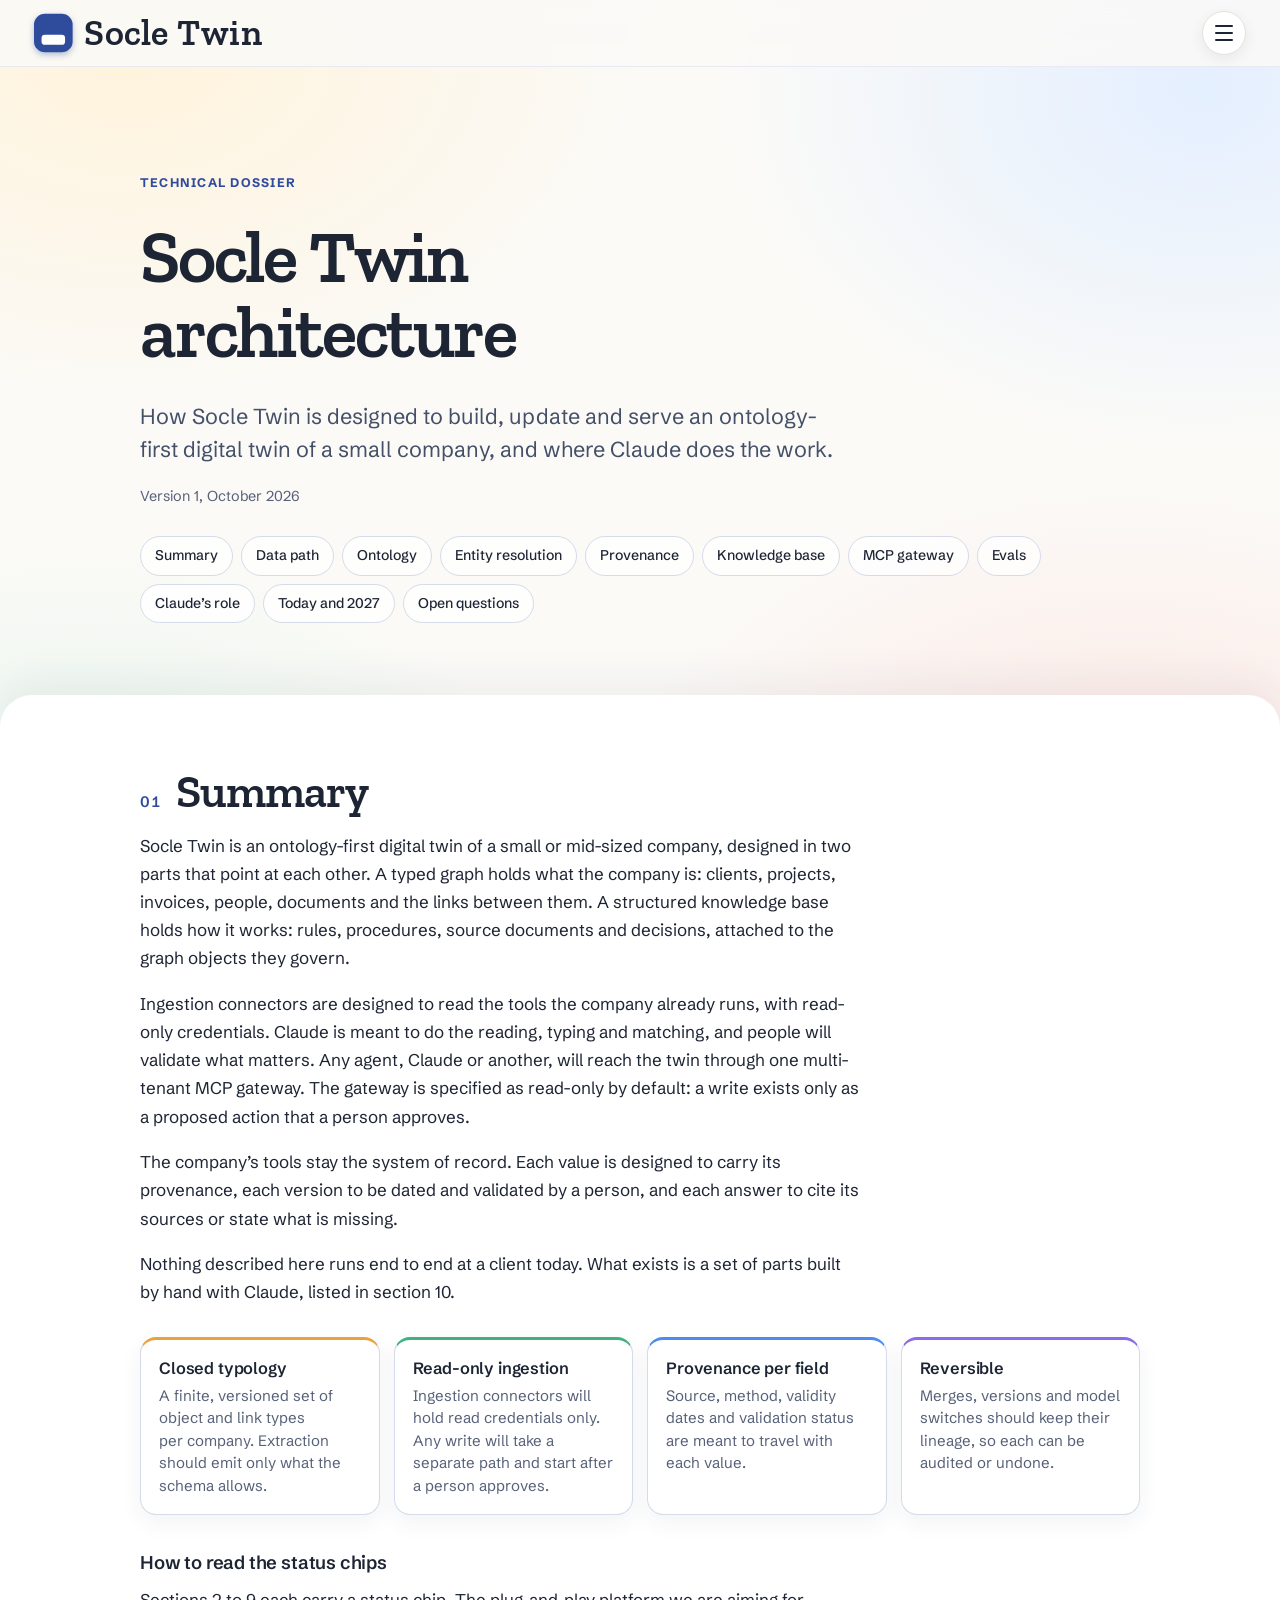
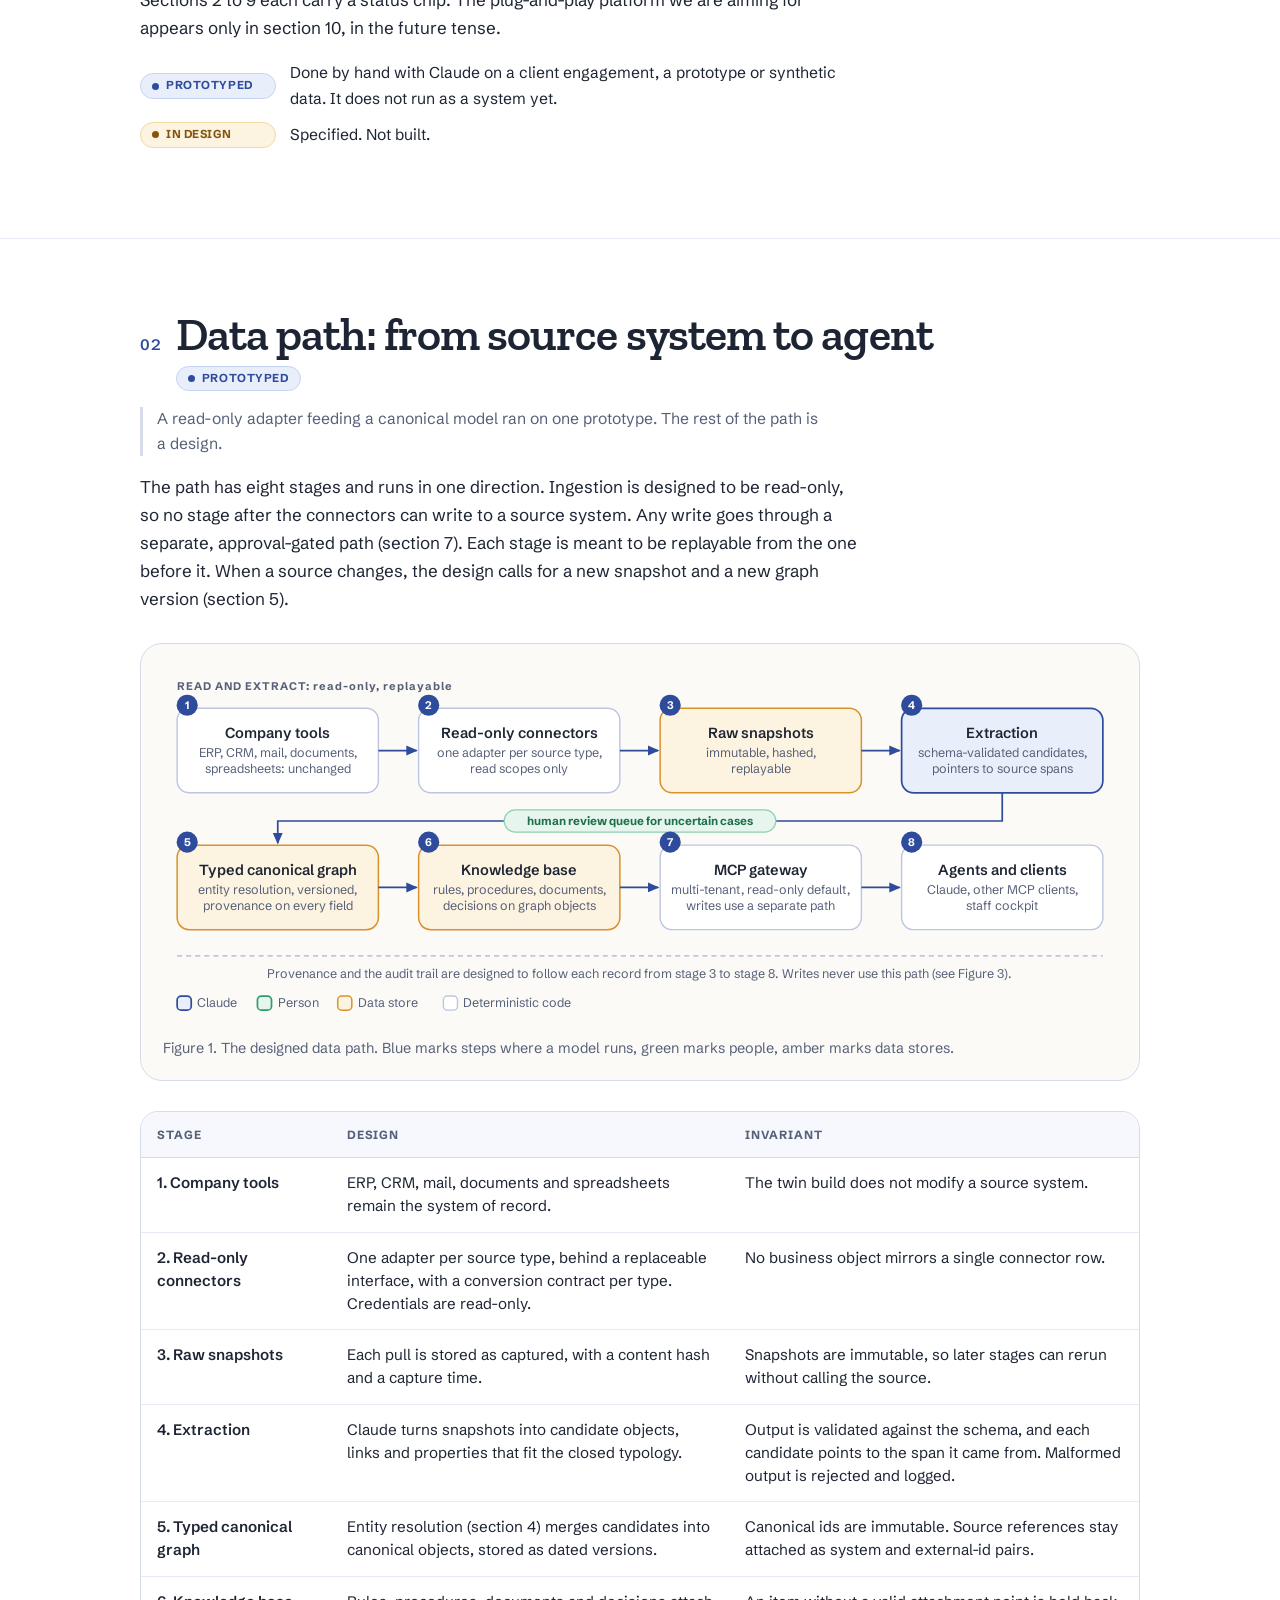
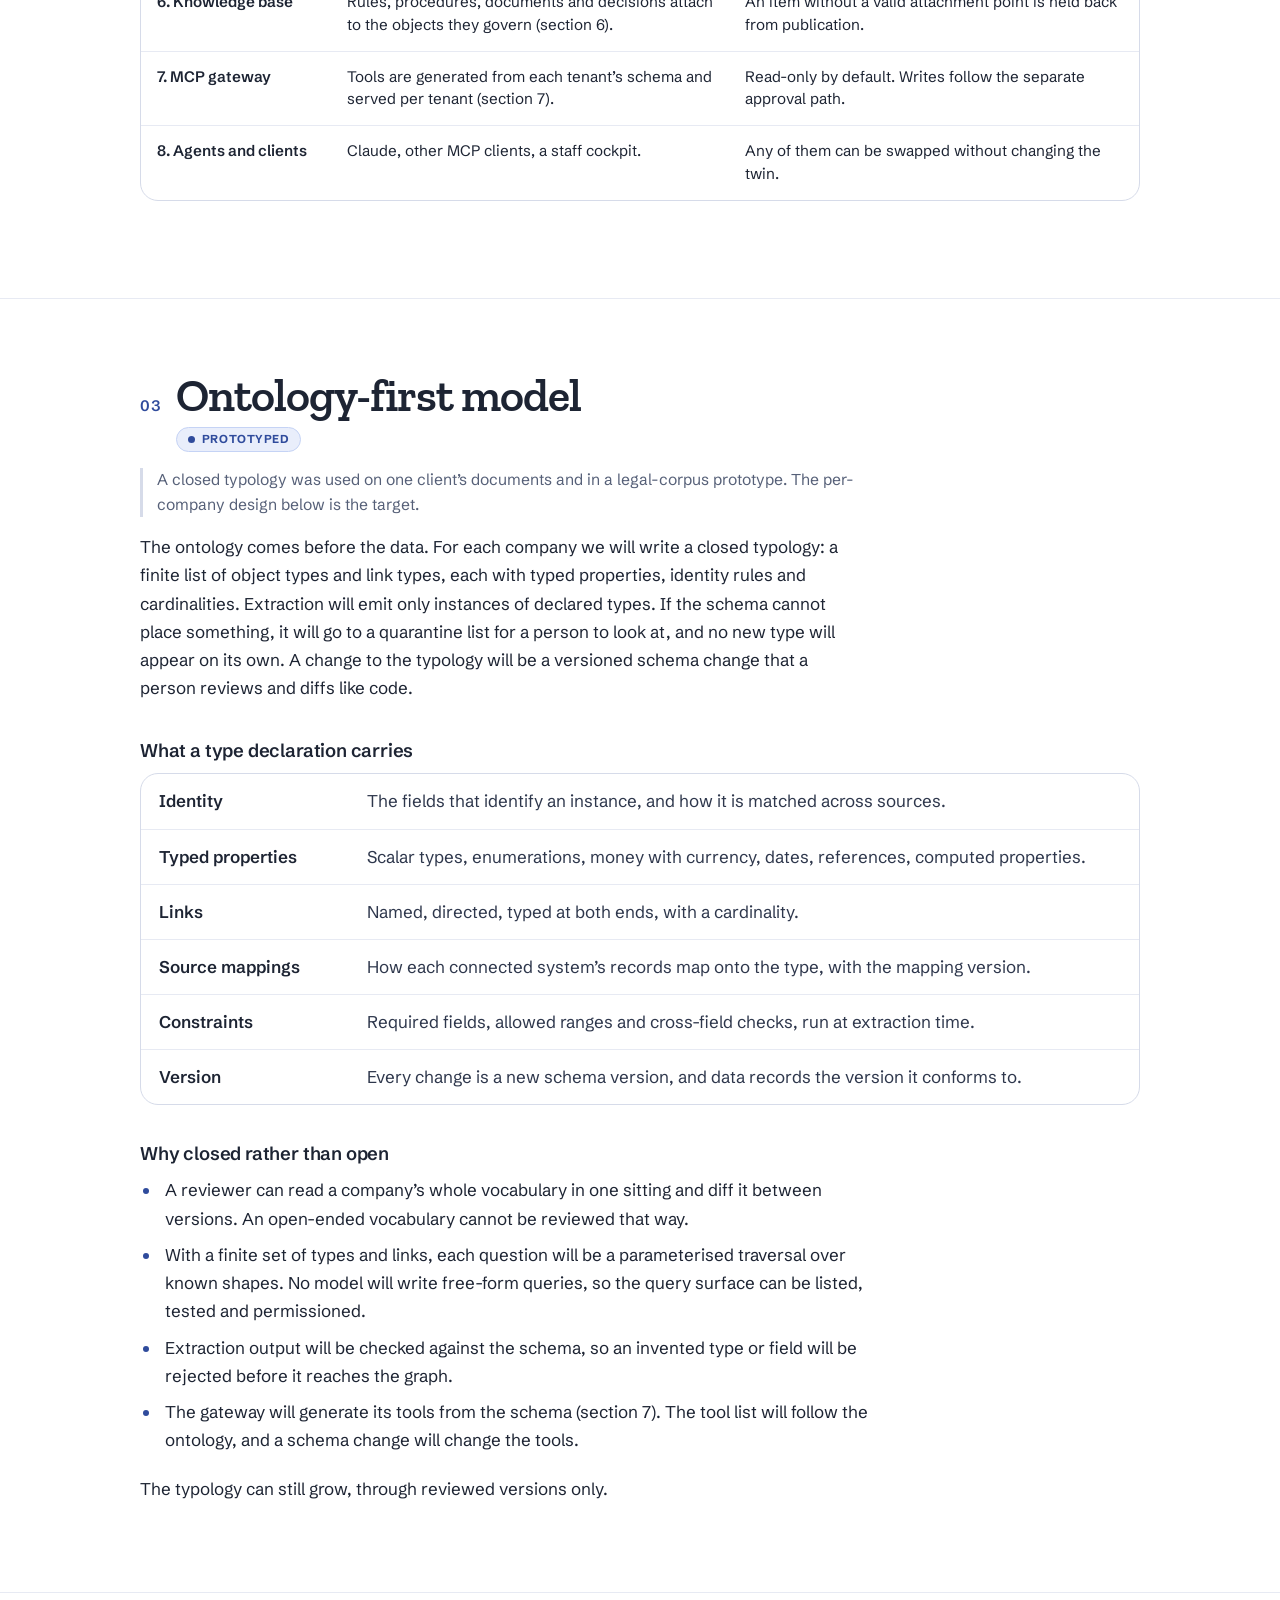
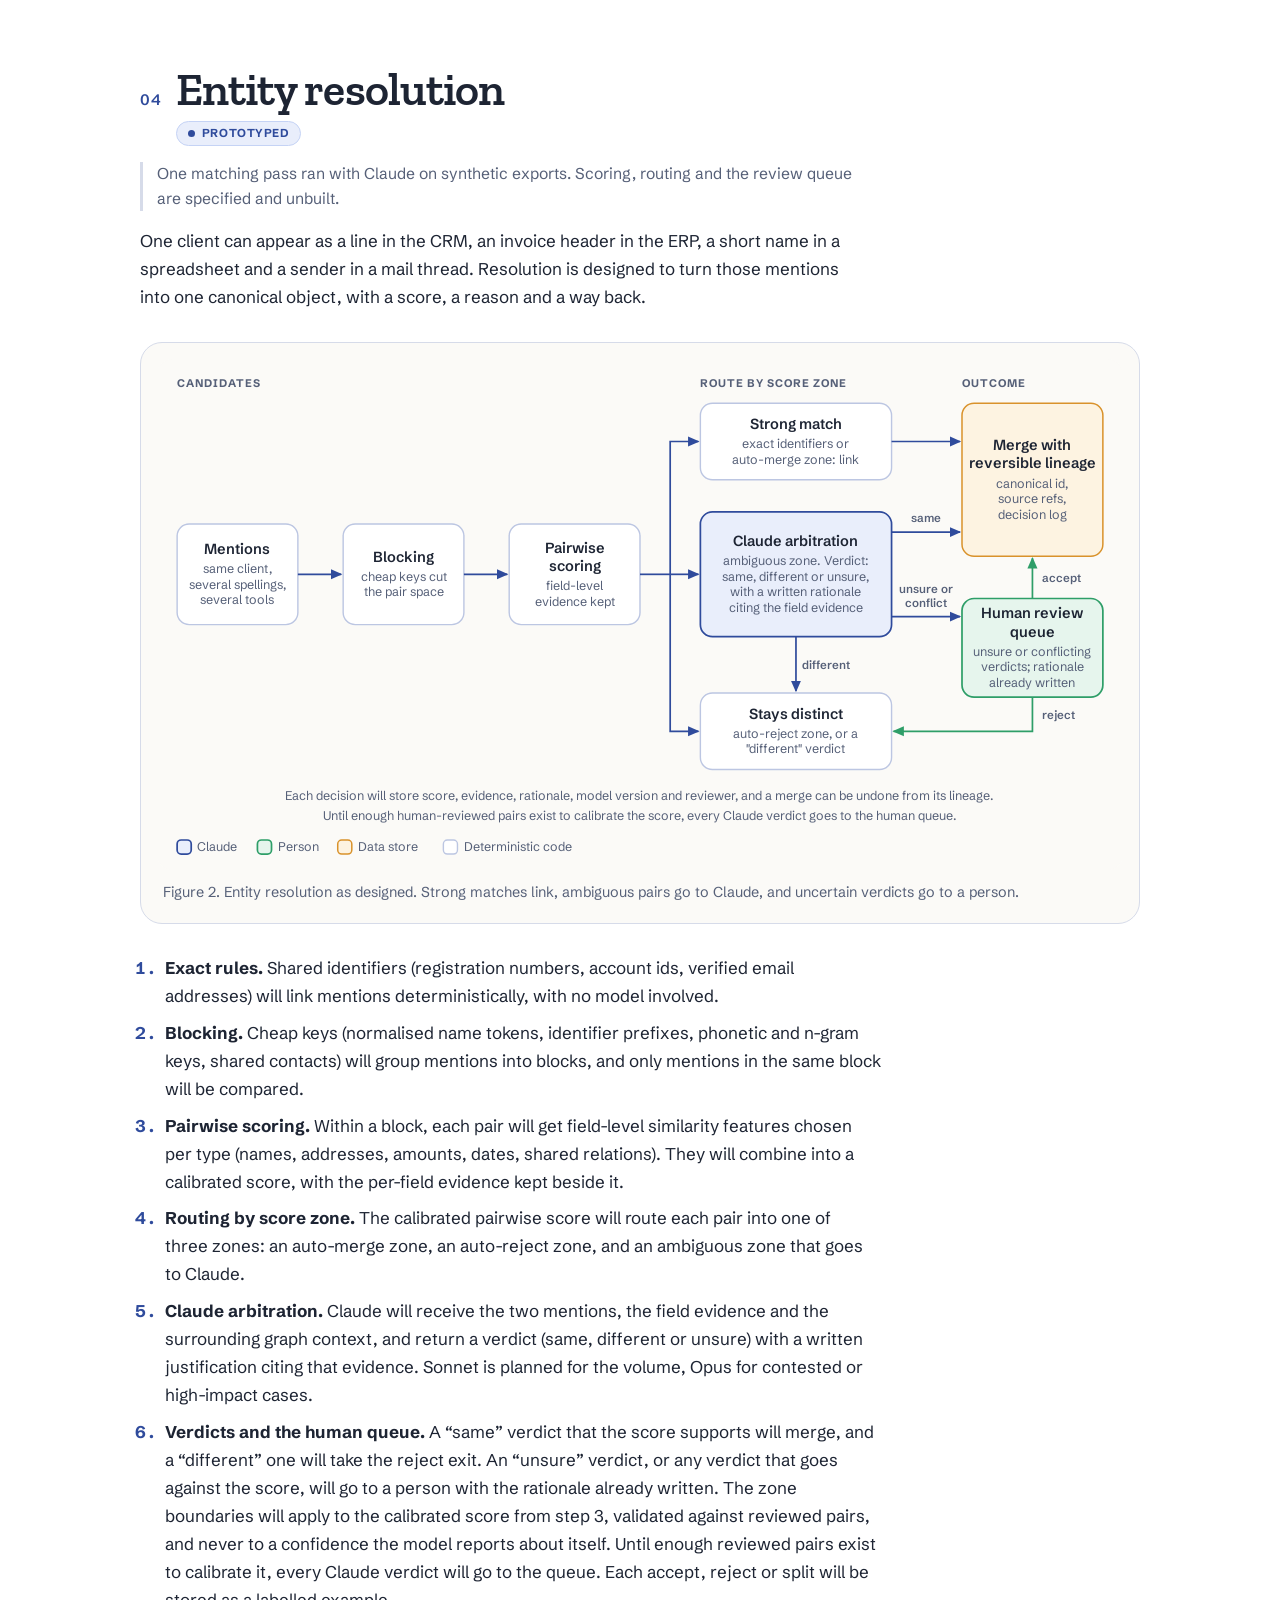
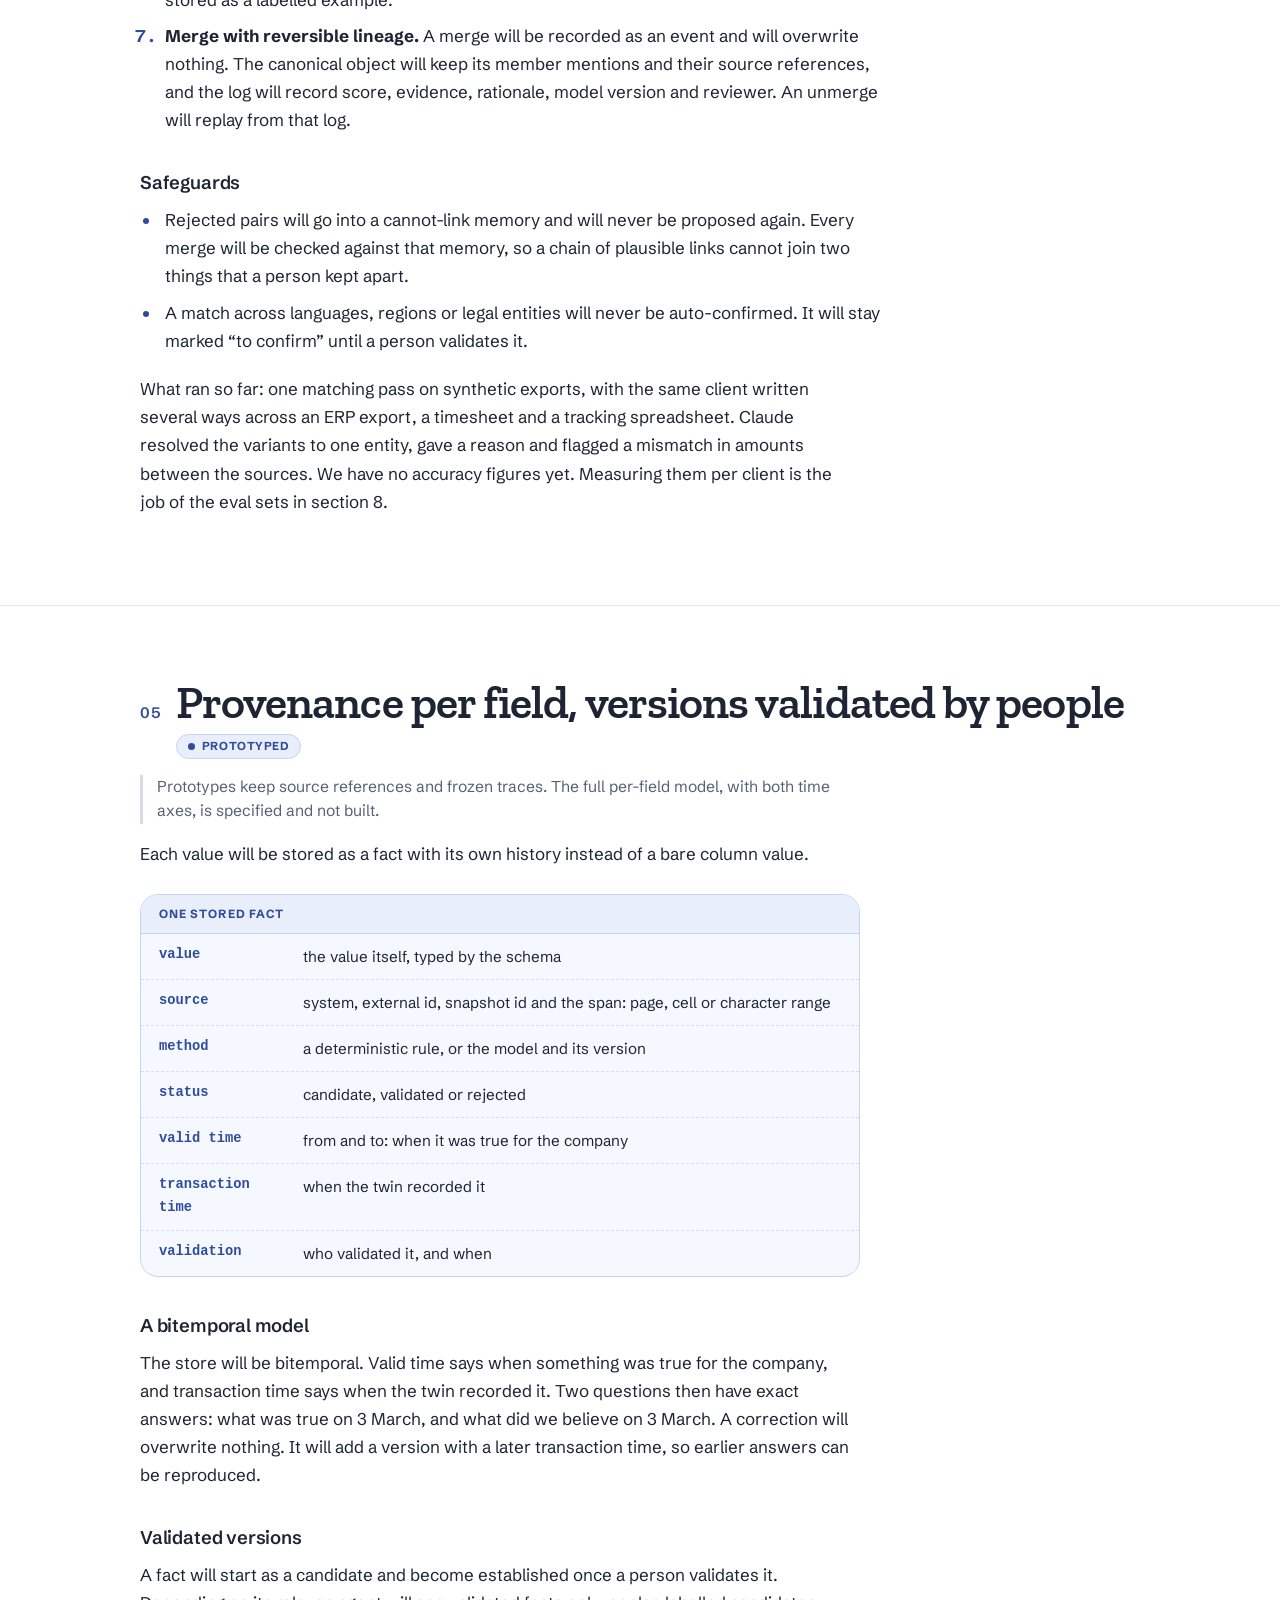
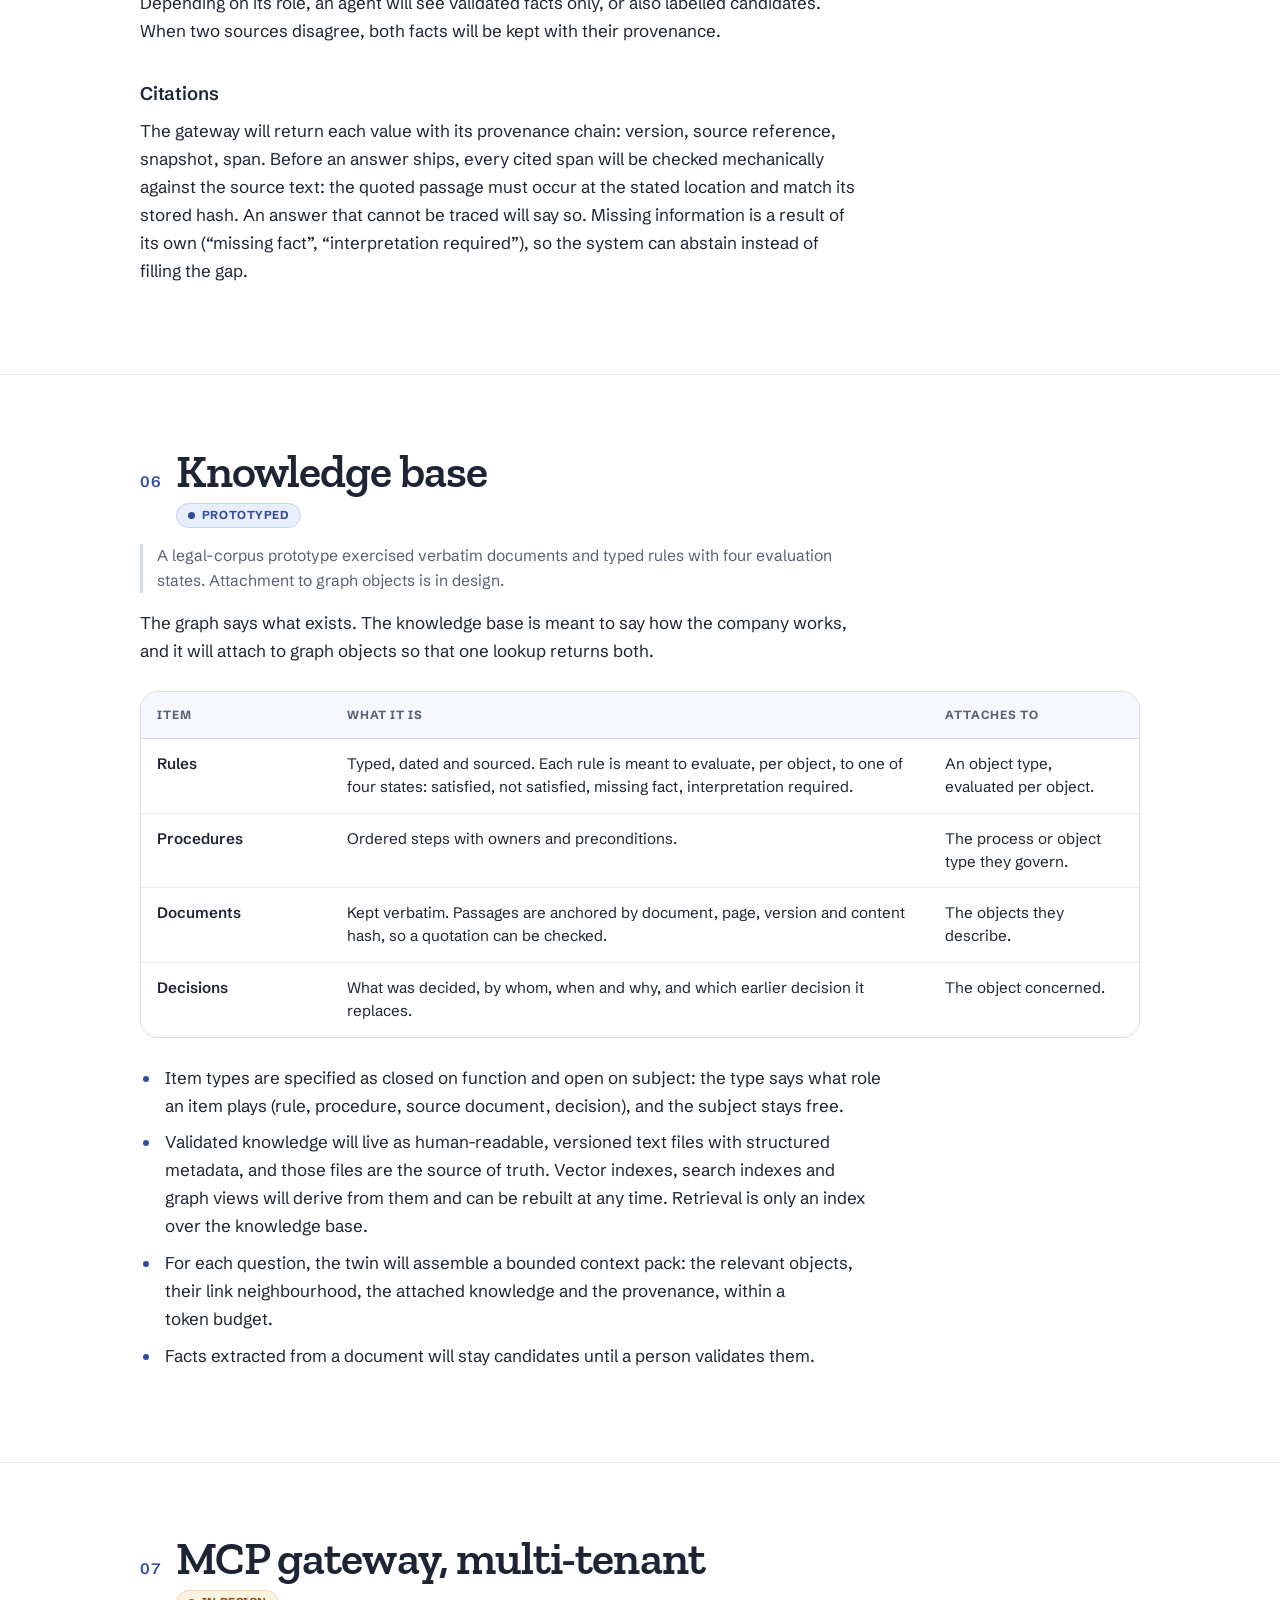
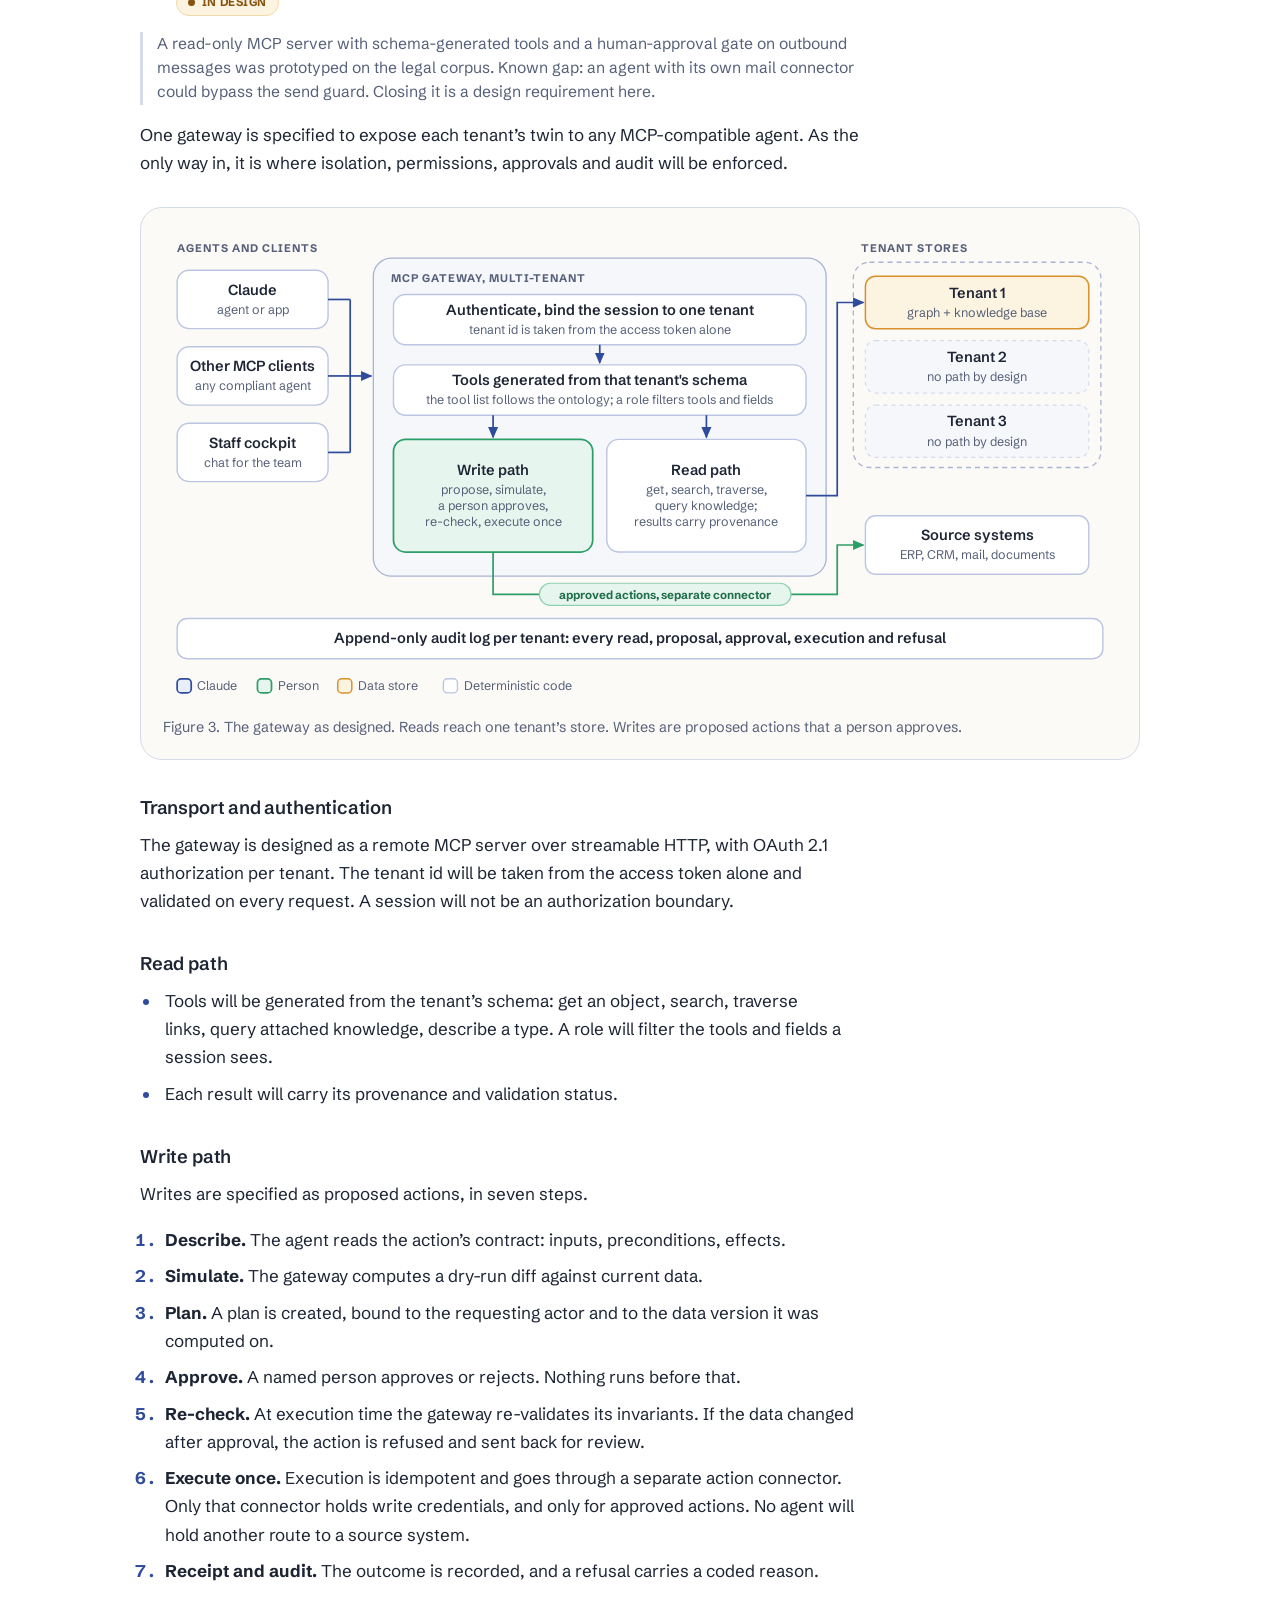
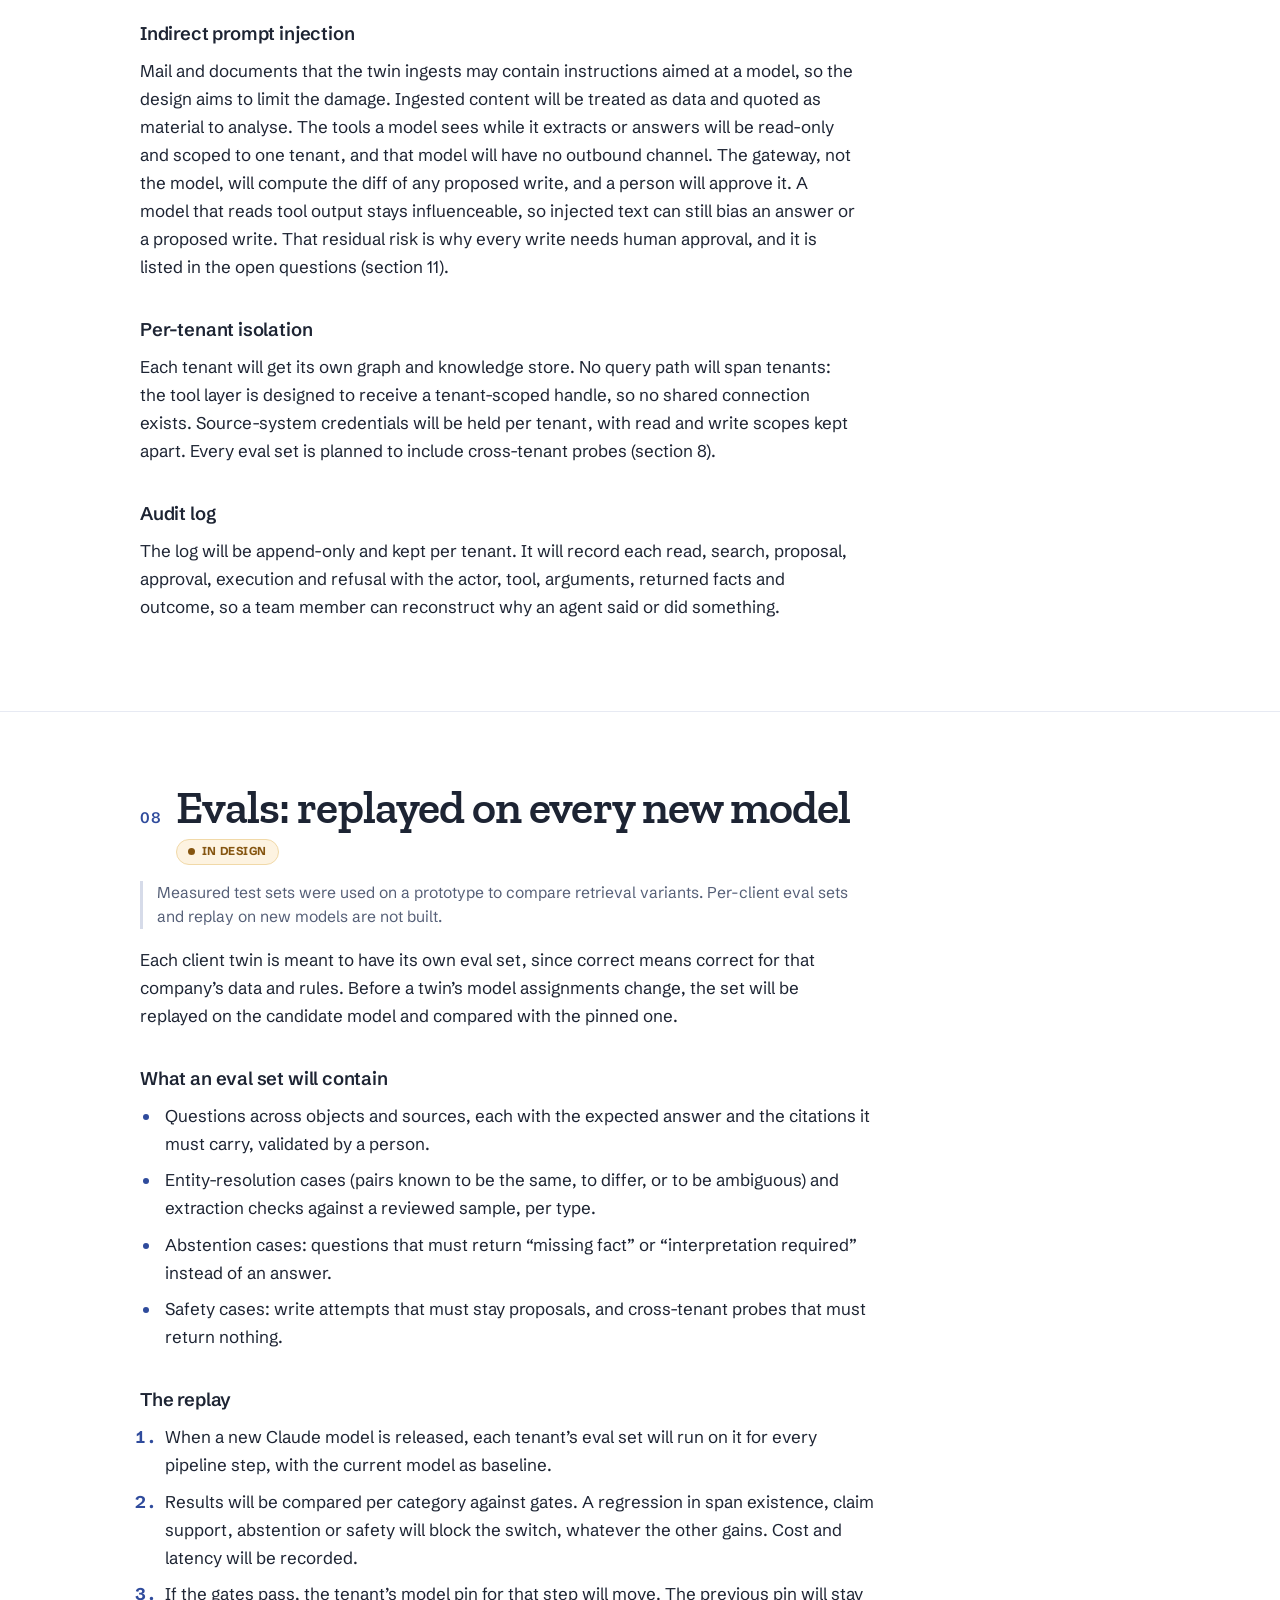
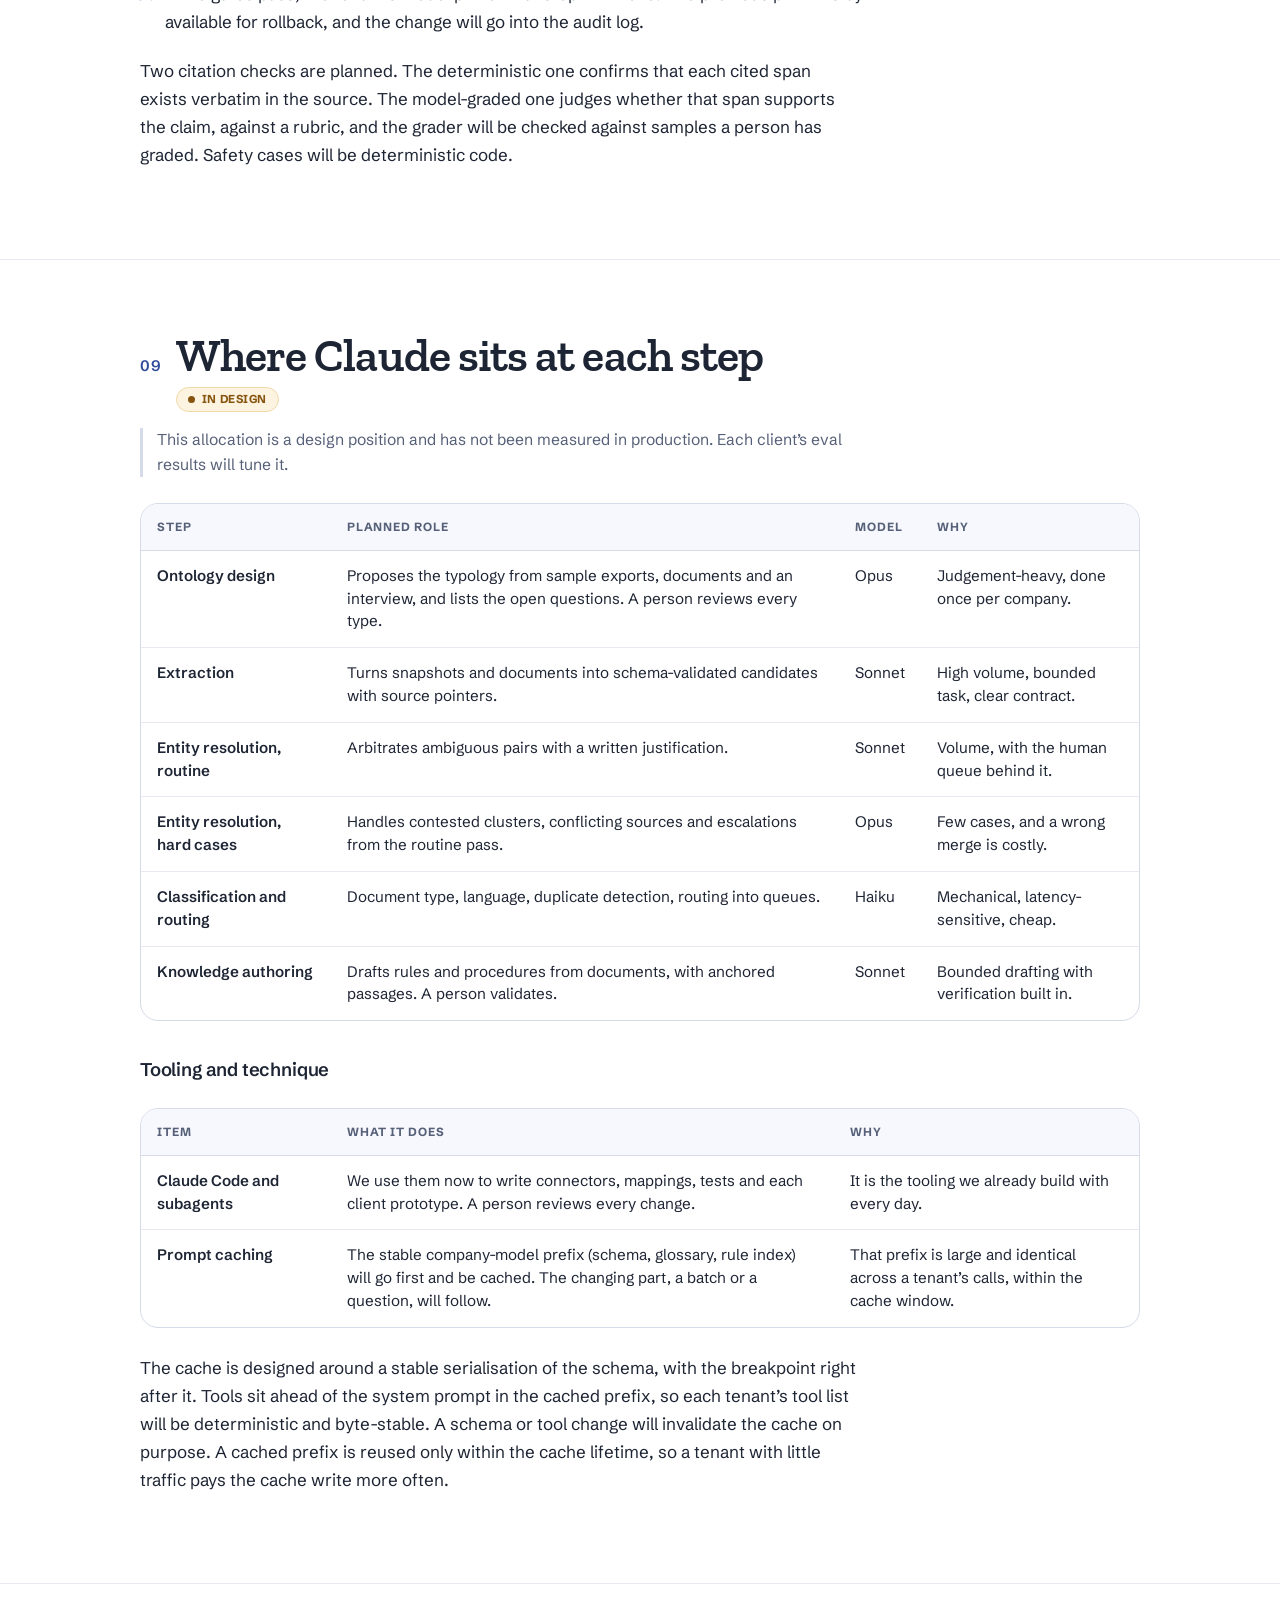
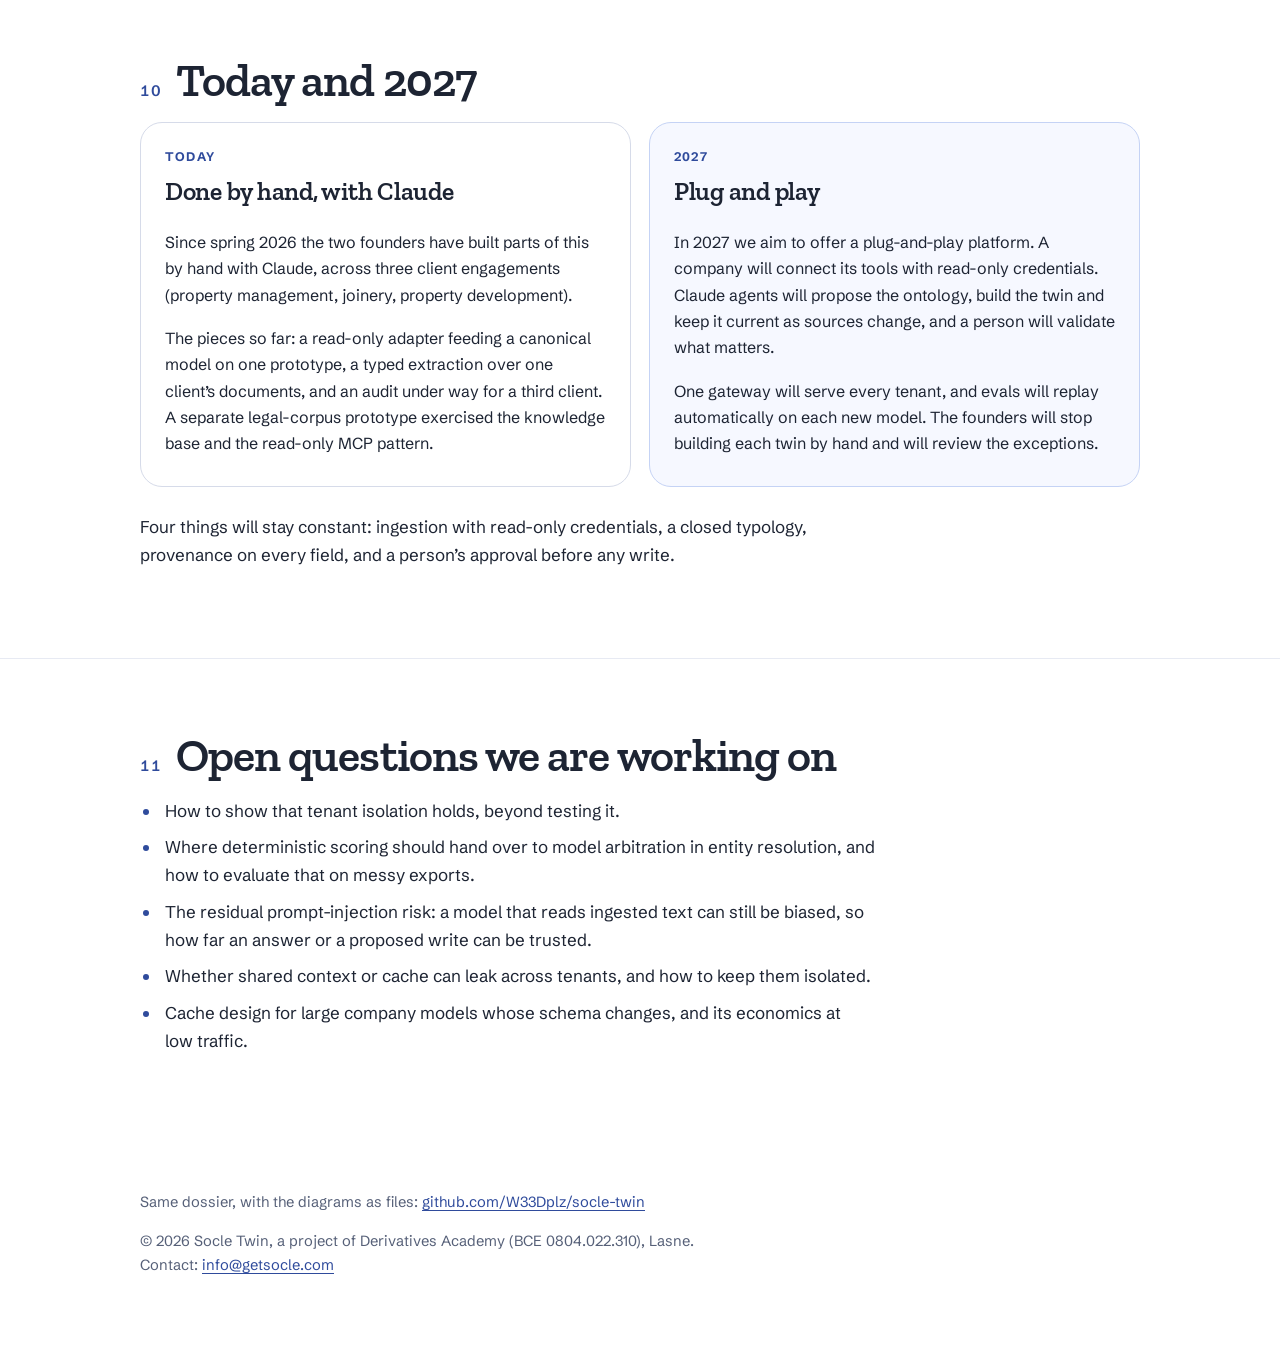
==== architecture/index.html @ 7e98d785 "feat: page architecture (dossier technique Socle Twin) + lien dans le menu Co-Authored-By: Claude Op" ====
<!doctype html>
<html lang="en">
<head>
<meta charset="utf-8">
<meta name="viewport" content="width=device-width, initial-scale=1">
<link rel="icon" type="image/svg+xml" href="data:image/svg+xml,%3Csvg xmlns=%22http://www.w3.org/2000/svg%22 viewBox=%220 0 64 64%22%3E%3Crect width=%2264%22 height=%2264%22 rx=%2216%22 fill=%22%232f4b9c%22/%3E%3Crect x=%2214%22 y=%2236%22 width=%2236%22 height=%2214%22 rx=%227%22 fill=%22%23fff%22/%3E%3C/svg%3E">
<title>Architecture | Socle Twin</title>
<meta name="description" content="The ontology-first architecture of Socle Twin, from read-only ingestion to a multi-tenant MCP gateway, and where Claude does the work.">
<meta name="color-scheme" content="light">
<link rel="canonical" href="https://getsocle.com/architecture/">
<meta property="og:type" content="article">
<meta property="og:title" content="Architecture | Socle Twin">
<meta property="og:description" content="An ontology-first digital twin of a small company, designed to be served to any AI agent through one multi-tenant MCP gateway.">
<meta property="og:url" content="https://getsocle.com/architecture/">
<link rel="preconnect" href="https://fonts.googleapis.com">
<link rel="preconnect" href="https://fonts.gstatic.com" crossorigin>
<link href="https://fonts.googleapis.com/css2?family=Zilla+Slab:ital,wght@0,500;0,600;0,700;1,500&family=Schibsted+Grotesk:wght@400;500;600;700&display=swap" rel="stylesheet">
<link rel="stylesheet" href="../assets/style.css">
<style>
/* Architecture page: reuses the site tokens, header and footer (../assets/style.css). Everything else is prefixed ar-. */
@media (prefers-reduced-motion:no-preference){html{scroll-behavior:smooth}}
.ar-skip{position:absolute;left:12px;top:8px;z-index:50;background:var(--ink);color:#fff;padding:10px 16px;border-radius:999px;text-decoration:none;font-weight:600;transform:translateY(-300%)}
.ar-skip:focus{transform:none}
.ar-wrap{max-width:1040px;margin:0 auto;padding:0 20px}
.ar-hero{padding:clamp(112px,15vw,168px) 0 clamp(40px,6vw,72px)}
.ar-kick{font-size:.78rem;font-weight:700;letter-spacing:.1em;text-transform:uppercase;color:var(--brand)}
.ar-hero h1{font-family:var(--serif);font-weight:600;font-size:clamp(2.4rem,6.4vw,4.6rem);line-height:1.02;letter-spacing:-.03em;margin:.35em 0 .4em;max-width:15ch;text-wrap:balance}
.ar-lead{font-size:clamp(1.1rem,1.7vw,1.35rem);line-height:1.55;color:#445068;max-width:56ch;margin:0 0 18px;text-wrap:balance}
.ar-ver{font-size:.9rem;color:#566078;margin:0}
.ar-tocwrap{margin:28px 0 0}
.ar-tocwrap>summary{display:none}
.ar-toc{display:flex;flex-wrap:wrap;gap:8px;margin:0;padding:0}
.ar-toc a{font-size:.88rem;font-weight:500;color:var(--ink);text-decoration:none;background:rgba(255,255,255,.8);border:1px solid #d6dbe9;border-radius:999px;padding:7px 14px;transition:background-color .15s}
@media (hover:hover) and (pointer:fine){.ar-toc a:hover{background:#eef1f9}}

.ar-main{position:relative;z-index:2;background:#fff;border-radius:32px 32px 0 0;box-shadow:0 -14px 40px rgba(40,50,80,.06);font-size:1.0625rem;--mute:#566078}
.ar-sec{padding:clamp(44px,5.6vw,80px) 0;border-top:1px solid #e7eaf3;scroll-margin-top:72px}
.ar-sec:first-child{border-top:0}
.ar-sh{display:grid;grid-template-columns:auto 1fr;gap:6px 14px;align-items:baseline;margin:0 0 16px}
.ar-num{font:600 .95rem/1 var(--sans);color:var(--brand);letter-spacing:.06em;font-variant-numeric:tabular-nums}
.ar-sh h2{font-family:var(--serif);font-weight:600;font-size:clamp(1.8rem,3.6vw,2.9rem);line-height:1.08;letter-spacing:-.02em;margin:0;text-wrap:balance}
.ar-sh .ar-chip{grid-column:2;justify-self:start}
.ar-status{font-size:.98rem;line-height:1.55;color:var(--mute);margin:0 0 26px;max-width:72ch;padding-left:14px;border-left:3px solid #d6dbe9}
.ar-sec p,.ar-sec li{max-width:72ch;text-wrap:pretty}
.ar-sec p{margin:0 0 1.05em}
.ar-sec h3{font:600 1.15rem/1.3 var(--sans);letter-spacing:-.01em;margin:2em 0 .6em}
.ar-sec ul,.ar-sec ol{padding-left:1.25em;margin:0 0 1.2em}
.ar-sec li{margin:.5em 0;padding-left:.2em}
.ar-sec li::marker{color:var(--brand);font-weight:700}
.ar-sec code{font-family:ui-monospace,SFMono-Regular,Menlo,Consolas,monospace;font-size:.88em;background:#f1f4fb;padding:1px 6px;border-radius:6px;overflow-wrap:anywhere}
.ar-sec a{overflow-wrap:anywhere}

.ar-chip{display:inline-flex;align-items:center;gap:7px;font:700 .72rem/1 var(--sans);letter-spacing:.05em;text-transform:uppercase;padding:6px 11px;border-radius:999px;border:1px solid;white-space:nowrap}
.ar-chip::before{content:"";width:7px;height:7px;border-radius:50%;background:currentColor}
.is-built{color:#1f6f4b;background:#e6f5ed;border-color:#bfe3cf}
.is-proto{color:#2f4b9c;background:#e9eefb;border-color:#c5d3f5}
.is-design{color:#855510;background:#fdf3e1;border-color:#f1d9a8}
.ar-key{list-style:none;padding:0!important;margin:0 0 18px!important;display:grid;gap:10px}
.ar-key li{display:flex;align-items:center;gap:14px;flex-wrap:wrap;margin:0!important;padding:0!important}
.ar-key .ar-chip{min-width:136px;justify-content:flex-start}
.ar-key li>span:last-child{flex:1 1 220px;font-size:.98rem}

.ar-tiles{display:grid;grid-template-columns:repeat(auto-fit,minmax(210px,1fr));gap:14px;margin:30px 0 8px}
.ar-tile{background:#fff;border:1px solid #d6dbe9;border-top:3px solid var(--c);border-radius:16px;padding:18px 18px 16px;box-shadow:0 8px 22px rgba(40,50,80,.06)}
.ar-tile h3{margin:0 0 6px;font-size:1.02rem}
.ar-tile p{margin:0;font-size:.94rem;line-height:1.5;color:var(--mute)}

.ar-fig{margin:30px 0;background:#fbfaf7;border:1px solid #d6dbe9;border-radius:22px;padding:clamp(8px,1.6vw,16px)}
.ar-fig svg{display:block;width:100%;height:auto}
.ar-svg-n{display:none;max-width:480px;margin:0 auto}
.ar-fig figcaption{font-size:.9rem;line-height:1.5;color:var(--mute);margin:12px 6px 4px}
@media (max-width:899px){.ar-svg-w{display:none}.ar-svg-n{display:block}}

.ar-tw{margin:26px 0;border:1px solid #d6dbe9;border-radius:18px;overflow:hidden;background:#fff}
.ar-tbl{width:100%;border-collapse:collapse;font-size:.95rem;line-height:1.5}
.ar-tbl th,.ar-tbl td{padding:14px 16px;text-align:left;vertical-align:top;border-bottom:1px solid #e7eaf3}
.ar-tbl thead th{font-size:.74rem;letter-spacing:.08em;text-transform:uppercase;color:var(--mute);background:#f6f8fd;border-bottom:1px solid #d6dbe9}
.ar-tbl tbody th{font-weight:600;width:19%}
.ar-tbl.c2 tbody th{width:55%}
.ar-tbl tbody tr:last-child>*{border-bottom:0}
@media (max-width:719px){
  .ar-tbl,.ar-tbl tbody,.ar-tbl tr,.ar-tbl th,.ar-tbl td{display:block;width:auto!important}
  .ar-tbl{font-size:.9rem;line-height:1.45}
  .ar-tbl thead{position:absolute;clip:rect(0 0 0 0);clip-path:inset(50%);width:1px;height:1px;overflow:hidden}
  .ar-tbl tr{padding:11px 14px;border-bottom:1px solid #e7eaf3}
  .ar-tbl tr:last-child{border-bottom:0}
  .ar-tbl th,.ar-tbl td{padding:0;border:0!important}
  .ar-tbl tbody th{font-size:.98rem;margin-bottom:2px}
  .ar-tbl td{margin-top:3px}
  .ar-tbl td::before{content:attr(data-l) " ";display:inline;font-size:.66rem;font-weight:700;letter-spacing:.07em;text-transform:uppercase;color:var(--mute);margin-right:5px}
  .ar-tbl.tbl-dp td[data-l="Design"]{color:var(--mute);font-size:.84rem;line-height:1.38;margin-top:0}
  .ar-tbl.tbl-dp td[data-l="Design"]::before{display:none}
  .ar-tbl.tbl-model tr{display:grid;grid-template-columns:1fr auto;column-gap:10px;align-items:baseline}
  .ar-tbl.tbl-model td{grid-column:1/-1}
  .ar-tbl.tbl-model td[data-l="Model"]{grid-column:2;grid-row:1;margin:0;font-weight:700;color:var(--brand)}
  .ar-tbl.tbl-model td[data-l="Model"]::before,.ar-tbl.tbl-model td[data-l="Planned role"]::before{display:none}
  .ar-tbl.tbl-model td[data-l="Why"]{display:none}
}

.ar-defs{margin:0 0 8px;border:1px solid #d6dbe9;border-radius:18px;overflow:hidden}
.ar-defs>div{display:grid;grid-template-columns:minmax(120px,190px) 1fr;gap:6px 18px;padding:13px 18px;border-bottom:1px solid #e7eaf3}
.ar-defs>div:last-child{border-bottom:0}
.ar-defs dt{font-weight:600}
.ar-defs dd{margin:0;color:#2e374c}
@media (max-width:560px){.ar-defs>div{grid-template-columns:1fr;gap:2px}}

.ar-rec{margin:26px 0;border-radius:18px;border:1px solid #c5d3f5;background:#f6f8ff;overflow:hidden;max-width:720px}
.ar-rec-h{font:700 .74rem/1 var(--sans);letter-spacing:.09em;text-transform:uppercase;color:var(--brand);padding:13px 18px;background:#e9eefb;border-bottom:1px solid #c5d3f5}
.ar-rec dl{margin:0}
.ar-rec dl>div{display:grid;grid-template-columns:130px 1fr;gap:6px 14px;padding:10px 18px;border-bottom:1px dashed #d5def5}
.ar-rec dl>div:last-child{border-bottom:0}
.ar-rec dt{font-family:ui-monospace,SFMono-Regular,Menlo,Consolas,monospace;font-size:.86rem;color:var(--brand);font-weight:600}
.ar-rec dd{margin:0;font-size:.95rem}
@media (max-width:480px){.ar-rec dl>div{grid-template-columns:1fr;gap:1px}}

.ar-cols{display:grid;grid-template-columns:1fr 1fr;gap:18px;margin:0 0 26px}
.ar-col{border:1px solid #d6dbe9;border-radius:22px;padding:24px 24px 12px;background:#fff}
.ar-col.is-future{background:#f6f8ff;border-color:#c5d3f5}
.ar-col .ar-kick{display:block}
.ar-sec .ar-col h3{margin:.3em 0 .8em;font-family:var(--serif);font-weight:600;font-size:1.6rem;letter-spacing:-.01em}
.ar-col p{font-size:1rem}
@media (max-width:820px){.ar-cols{grid-template-columns:1fr}}

footer .ar-fwrap{max-width:1040px}
footer p a{overflow-wrap:anywhere}
@media (max-width:480px){
  .ar-wrap{padding:0 16px}
  .ar-main{font-size:.9375rem;line-height:1.5}
  .ar-sec{padding:26px 0}
  .ar-sh{margin-bottom:10px;grid-template-areas:"n c" "t t";grid-template-columns:auto 1fr;gap:4px 12px;align-items:center}
  .ar-sh .ar-num{grid-area:n}
  .ar-sh .ar-chip{grid-area:c;grid-column:auto}
  .ar-sh h2{grid-area:t}
  .ar-status{font-size:.88rem;line-height:1.45;margin-bottom:18px}
  .ar-sec p{margin-bottom:.65em}
  .ar-sec h3{margin:1.25em 0 .35em;font-size:1.05rem}
  .ar-sec li{margin:.28em 0}
  .ar-hero{padding-top:92px;padding-bottom:28px}
  .ar-tocwrap{margin-top:18px}
  .ar-tocwrap>summary{display:list-item;cursor:pointer;font-weight:600;font-size:.9rem;color:var(--brand);padding:4px 0}
  .ar-toc{gap:6px;margin-top:10px}
  .ar-toc a{font-size:.8rem;padding:5px 11px}
  .ar-tiles{display:none}
  .ar-tile{padding:12px 12px 10px}
  .ar-tile h3{font-size:.92rem;margin-bottom:3px}
  .ar-tile p{font-size:.82rem;line-height:1.4}
  .ar-key{gap:6px}
  .ar-key li>span:last-child{font-size:.9rem;flex-basis:100%}
  .ar-fig{margin:18px 0;padding:6px}
  .ar-tw{margin:16px 0}
  .ar-defs>div{display:block;padding:8px 14px}
  .ar-defs dt{display:inline;font-weight:700}
  .ar-defs dt::after{content:". "}
  .ar-defs dd{display:inline}
  .ar-rec{margin:16px 0}
  .ar-rec dl>div{grid-template-columns:104px 1fr;padding:7px 14px;gap:2px 10px}
  .ar-rec dd{font-size:.88rem}
  .ar-rec dt{font-size:.8rem}
  .ar-col{padding:16px 16px 4px}
  .ar-sec .ar-col h3{font-size:1.35rem}
  .ar-col p{font-size:.94rem}
}
</style>
</head>
<body>
<a class="ar-skip" href="#main">Skip to content</a>
<header class="top solid">
  <a class="brand" href="../"><i></i>Socle Twin</a>
  <div class="right">
    <button type="button" class="burger" aria-expanded="false" aria-controls="menu" aria-label="Menu"><span></span><span></span><span></span></button>
  </div>
  <div id="menu" class="menu">
    <nav class="main" aria-label="Site">
      <a href="../#how">How it works</a>
      <a href="../#twin">Under the hood</a>
      <a href="../#cases">Who it is for</a>
      <a href="../#faq">FAQ</a>
      <a href="./" aria-current="page">Architecture</a>
      <a class="cta" href="mailto:info@getsocle.com">Contact</a>
    </nav>
  </div>
</header>

<div class="ar-hero">
  <div class="ar-wrap">
    <span class="ar-kick">Technical dossier</span>
    <h1>Socle Twin architecture</h1>
    <p class="ar-lead">How Socle Twin is designed to build, update and serve an ontology-first digital twin of a small company, and where Claude does the work.</p>
    <p class="ar-ver">Version 1, October 2026</p>
    <details class="ar-tocwrap" open><summary>On this page</summary><nav class="ar-toc" aria-label="On this page"><a href="#summary">Summary</a><a href="#data-path">Data path</a><a href="#ontology">Ontology</a><a href="#entity-resolution">Entity resolution</a><a href="#provenance">Provenance</a><a href="#knowledge-base">Knowledge base</a><a href="#gateway">MCP gateway</a><a href="#evals">Evals</a><a href="#claude">Claude’s role</a><a href="#trajectory">Today and 2027</a><a href="#open-questions">Open questions</a></nav></details>
  </div>
</div>

<main id="main" class="ar-main">
<section class="ar-sec" id="summary" aria-labelledby="h-summary"><div class="ar-wrap"><div class="ar-sh"><span class="ar-num" aria-hidden="true">01</span><h2 id="h-summary">Summary</h2></div>
<p>Socle Twin is an ontology-first digital twin of a small or mid-sized company, designed in two parts that point at each other. A typed graph holds what the company is: clients, projects, invoices, people, documents and the links between them. A structured knowledge base holds how it works: rules, procedures, source documents and decisions, attached to the graph objects they govern.</p>
<p>Ingestion connectors are designed to read the tools the company already runs, with read-only credentials. Claude is meant to do the reading, typing and matching, and people will validate what matters. Any agent, Claude or another, will reach the twin through one multi-tenant MCP gateway. The gateway is specified as read-only by default: a write exists only as a proposed action that a person approves.</p>
<p>The company’s tools stay the system of record. Each value is designed to carry its provenance, each version to be dated and validated by a person, and each answer to cite its sources or state what is missing.</p>
<p>Nothing described here runs end to end at a client today. What exists is a set of parts built by hand with Claude, listed in section 10.</p>
<div class="ar-tiles"><div class="ar-tile" style="--c:#E8A33D"><h3>Closed typology</h3><p>A finite, versioned set of object and link types per company. Extraction should emit only what the schema allows.</p></div><div class="ar-tile" style="--c:#3FB27F"><h3>Read-only ingestion</h3><p>Ingestion connectors will hold read credentials only. Any write will take a separate path and start after a person approves.</p></div><div class="ar-tile" style="--c:#4A8CF2"><h3>Provenance per field</h3><p>Source, method, validity dates and validation status are meant to travel with each value.</p></div><div class="ar-tile" style="--c:#8B6BEA"><h3>Reversible</h3><p>Merges, versions and model switches should keep their lineage, so each can be audited or undone.</p></div></div>
<h3>How to read the status chips</h3>
<p>Sections 2 to 9 each carry a status chip. The plug-and-play platform we are aiming for appears only in section 10, in the future tense.</p>
<ul class="ar-key"><li><span class="ar-chip is-proto">Prototyped</span><span>Done by hand with Claude on a client engagement, a prototype or synthetic data. It does not run as a system yet.</span></li><li><span class="ar-chip is-design">In design</span><span>Specified. Not built.</span></li></ul></div></section>
<section class="ar-sec" id="data-path" aria-labelledby="h-data-path"><div class="ar-wrap"><div class="ar-sh"><span class="ar-num" aria-hidden="true">02</span><h2 id="h-data-path">Data path: from source system to agent</h2><span class="ar-chip is-proto">Prototyped</span></div><p class="ar-status">A read-only adapter feeding a canonical model ran on one prototype. The rest of the path is a design.</p>
<p>The path has eight stages and runs in one direction. Ingestion is designed to be read-only, so no stage after the connectors can write to a source system. Any write goes through a separate, approval-gated path (section 7). Each stage is meant to be replayable from the one before it. When a source changes, the design calls for a new snapshot and a new graph version (section 5).</p>
<figure class="ar-fig" id="fig-data-path"><div class="ar-svg-w"><svg class="dg" viewBox="0 0 960 364" role="img" aria-labelledby="dp-w-ti dp-w-de" preserveAspectRatio="xMidYMid meet">
<title id="dp-w-ti">Data path of Socle Twin</title><desc id="dp-w-de">Eight stages in one direction: company tools, read-only connectors, raw snapshots, Claude extraction, typed canonical graph, knowledge base, MCP gateway, agents and clients. A person reviews candidates between extraction and the graph.</desc>
<style>.dg text{font-family:'Schibsted Grotesk','Helvetica Neue',Arial,sans-serif;fill:#1d2433}
.dg .t{font-size:14.5px;font-weight:600}
.dg .s{font-size:12.5px;fill:#566078}
.dg .h{font-size:11px;font-weight:700;letter-spacing:.09em;fill:#566078}
.dg .lb{font-size:11.5px;font-weight:600;fill:#566078}
.dg .pl{font-size:11.5px;font-weight:700}
.dg .bg{fill:#fbfaf7}
.dg .bx{fill:#fff;stroke:#bcc6e2;stroke-width:1.4}
.dg .cl{fill:#e9eefb;stroke:#2f4b9c;stroke-width:1.7}
.dg .hu{fill:#e6f5ed;stroke:#2e9e68;stroke-width:1.7}
.dg .da{fill:#fdf3e1;stroke:#d9922b;stroke-width:1.5}
.dg .dim{fill:#f6f7fb;stroke:#d5dbeb;stroke-width:1.2;stroke-dasharray:4 4}
.dg .dim text,.dg text.dimt{fill:#8a93a8}
.dg .pn{fill:#f6f7fb;stroke:#aab4d2;stroke-width:1.3}
.dg .wall{fill:none;stroke:#aab4d2;stroke-width:1.3;stroke-dasharray:5 4}
.dg .ar{fill:none;stroke:#2f4b9c;stroke-width:1.7}
.dg .ard{fill:none;stroke:#b5bed8;stroke-width:1.5;stroke-dasharray:4 4}
.dg .arh{fill:none;stroke:#2e9e68;stroke-width:1.7}
.dg .badge{fill:#2f4b9c}
.dg .badge-t{font-size:11px;font-weight:700;fill:#fff;text-anchor:middle}
.dg .pill-cl{fill:#e9eefb;stroke:#9db0e6}
.dg .pill-hu{fill:#e6f5ed;stroke:#8fd0b0}
.dg .pill-da{fill:#fdf3e1;stroke:#ecc98c}
.dg .pill-bx{fill:#fff;stroke:#bcc6e2}
.dg .pill-hu-t{fill:#1f6f4b}
.dg .pill-cl-t{fill:#2f4b9c}
.dg .ctr{text-anchor:middle}
.dg .mid{text-anchor:middle}
</style>
<defs><marker id="dp-w-ah" viewBox="0 0 10 10" refX="8.6" refY="5" markerWidth="7" markerHeight="7" orient="auto"><path d="M0 0.8L9.6 5L0 9.2z" fill="#2f4b9c"/></marker><marker id="dp-w-ahh" viewBox="0 0 10 10" refX="8.6" refY="5" markerWidth="7" markerHeight="7" orient="auto"><path d="M0 0.8L9.6 5L0 9.2z" fill="#2e9e68"/></marker><marker id="dp-w-ahd" viewBox="0 0 10 10" refX="8.6" refY="5" markerWidth="7" markerHeight="7" orient="auto"><path d="M0 0.8L9.6 5L0 9.2z" fill="#b5bed8"/></marker></defs>
<rect class="bg" x="0" y="0" width="960" height="364" rx="16"/>
<text class="h" x="20.0" y="30.0">READ AND EXTRACT: read-only, replayable</text>
<rect class="bx" x="20.0" y="48.0" width="200.0" height="84.0" rx="12"/>
<text x="120.0" y="77.5" class="t ctr">Company tools</text>
<text x="120.0" y="96.5" class="s ctr">ERP, CRM, mail, documents,</text>
<text x="120.0" y="112.0" class="s ctr">spreadsheets: unchanged</text>
<circle class="badge" cx="30.0" cy="45.0" r="10.5"/>
<text class="badge-t" x="30.0" y="49.0">1</text>
<rect class="bx" x="260.0" y="48.0" width="200.0" height="84.0" rx="12"/>
<text x="360.0" y="77.5" class="t ctr">Read-only connectors</text>
<text x="360.0" y="96.5" class="s ctr">one adapter per source type,</text>
<text x="360.0" y="112.0" class="s ctr">read scopes only</text>
<circle class="badge" cx="270.0" cy="45.0" r="10.5"/>
<text class="badge-t" x="270.0" y="49.0">2</text>
<rect class="da" x="500.0" y="48.0" width="200.0" height="84.0" rx="12"/>
<text x="600.0" y="77.5" class="t ctr">Raw snapshots</text>
<text x="600.0" y="96.5" class="s ctr">immutable, hashed,</text>
<text x="600.0" y="112.0" class="s ctr">replayable</text>
<circle class="badge" cx="510.0" cy="45.0" r="10.5"/>
<text class="badge-t" x="510.0" y="49.0">3</text>
<rect class="cl" x="740.0" y="48.0" width="200.0" height="84.0" rx="12"/>
<text x="840.0" y="77.5" class="t ctr">Extraction</text>
<text x="840.0" y="96.5" class="s ctr">schema-validated candidates,</text>
<text x="840.0" y="112.0" class="s ctr">pointers to source spans</text>
<circle class="badge" cx="750.0" cy="45.0" r="10.5"/>
<text class="badge-t" x="750.0" y="49.0">4</text>
<path class="ar" d="M220.0 90.0 L258.0 90.0" marker-end="url(#dp-w-ah)"/>
<path class="ar" d="M460.0 90.0 L498.0 90.0" marker-end="url(#dp-w-ah)"/>
<path class="ar" d="M700.0 90.0 L738.0 90.0" marker-end="url(#dp-w-ah)"/>
<path class="ar" d="M840.0 132.0 L840.0 160.0 L120.0 160.0 L120.0 182.0" marker-end="url(#dp-w-ah)"/>
<rect class="pill-hu" x="345.0" y="149.0" width="270.0" height="22" rx="11" stroke-width="1.2"/>
<text class="pl pill-hu-t ctr" x="480.0" y="164.2">human review queue for uncertain cases</text>
<rect class="da" x="20.0" y="184.0" width="200.0" height="84.0" rx="12"/>
<text x="120.0" y="213.5" class="t ctr">Typed canonical graph</text>
<text x="120.0" y="232.5" class="s ctr">entity resolution, versioned,</text>
<text x="120.0" y="248.0" class="s ctr">provenance on every field</text>
<circle class="badge" cx="30.0" cy="181.0" r="10.5"/>
<text class="badge-t" x="30.0" y="185.0">5</text>
<rect class="da" x="260.0" y="184.0" width="200.0" height="84.0" rx="12"/>
<text x="360.0" y="213.5" class="t ctr">Knowledge base</text>
<text x="360.0" y="232.5" class="s ctr">rules, procedures, documents,</text>
<text x="360.0" y="248.0" class="s ctr">decisions on graph objects</text>
<circle class="badge" cx="270.0" cy="181.0" r="10.5"/>
<text class="badge-t" x="270.0" y="185.0">6</text>
<rect class="bx" x="500.0" y="184.0" width="200.0" height="84.0" rx="12"/>
<text x="600.0" y="213.5" class="t ctr">MCP gateway</text>
<text x="600.0" y="232.5" class="s ctr">multi-tenant, read-only default,</text>
<text x="600.0" y="248.0" class="s ctr">writes use a separate path</text>
<circle class="badge" cx="510.0" cy="181.0" r="10.5"/>
<text class="badge-t" x="510.0" y="185.0">7</text>
<rect class="bx" x="740.0" y="184.0" width="200.0" height="84.0" rx="12"/>
<text x="840.0" y="213.5" class="t ctr">Agents and clients</text>
<text x="840.0" y="232.5" class="s ctr">Claude, other MCP clients,</text>
<text x="840.0" y="248.0" class="s ctr">staff cockpit</text>
<circle class="badge" cx="750.0" cy="181.0" r="10.5"/>
<text class="badge-t" x="750.0" y="185.0">8</text>
<path class="ar" d="M220.0 226.0 L258.0 226.0" marker-end="url(#dp-w-ah)"/>
<path class="ar" d="M460.0 226.0 L498.0 226.0" marker-end="url(#dp-w-ah)"/>
<path class="ar" d="M700.0 226.0 L738.0 226.0" marker-end="url(#dp-w-ah)"/>
<path class="wall" d="M20 294 H940"/>
<text x="480.0" y="316.0" class="s ctr">Provenance and the audit trail are designed to follow each record from stage 3 to stage 8. Writes never use this path (see Figure 3).</text>
<rect class="cl" x="20.0" y="334.0" width="14" height="14" rx="4"/>
<text class="s" x="40.0" y="345.0">Claude</text>
<rect class="hu" x="99.8" y="334.0" width="14" height="14" rx="4"/>
<text class="s" x="119.8" y="345.0">Person</text>
<rect class="da" x="179.6" y="334.0" width="14" height="14" rx="4"/>
<text class="s" x="199.6" y="345.0">Data store</text>
<rect class="bx" x="284.6" y="334.0" width="14" height="14" rx="4"/>
<text class="s" x="304.6" y="345.0">Deterministic code</text>
</svg></div><div class="ar-svg-n"><svg class="dg" viewBox="0 0 360 732" role="img" aria-labelledby="dp-n-ti dp-n-de" preserveAspectRatio="xMidYMid meet">
<title id="dp-n-ti">Data path of Socle Twin</title><desc id="dp-n-de">Eight stages from top to bottom: company tools, read-only connectors, raw snapshots, Claude extraction, typed canonical graph, knowledge base, MCP gateway, agents and clients.</desc>
<style>.dg text{font-family:'Schibsted Grotesk','Helvetica Neue',Arial,sans-serif;fill:#1d2433}
.dg .t{font-size:14.5px;font-weight:600}
.dg .s{font-size:12.5px;fill:#566078}
.dg .h{font-size:11px;font-weight:700;letter-spacing:.09em;fill:#566078}
.dg .lb{font-size:11.5px;font-weight:600;fill:#566078}
.dg .pl{font-size:11.5px;font-weight:700}
.dg .bg{fill:#fbfaf7}
.dg .bx{fill:#fff;stroke:#bcc6e2;stroke-width:1.4}
.dg .cl{fill:#e9eefb;stroke:#2f4b9c;stroke-width:1.7}
.dg .hu{fill:#e6f5ed;stroke:#2e9e68;stroke-width:1.7}
.dg .da{fill:#fdf3e1;stroke:#d9922b;stroke-width:1.5}
.dg .dim{fill:#f6f7fb;stroke:#d5dbeb;stroke-width:1.2;stroke-dasharray:4 4}
.dg .dim text,.dg text.dimt{fill:#8a93a8}
.dg .pn{fill:#f6f7fb;stroke:#aab4d2;stroke-width:1.3}
.dg .wall{fill:none;stroke:#aab4d2;stroke-width:1.3;stroke-dasharray:5 4}
.dg .ar{fill:none;stroke:#2f4b9c;stroke-width:1.7}
.dg .ard{fill:none;stroke:#b5bed8;stroke-width:1.5;stroke-dasharray:4 4}
.dg .arh{fill:none;stroke:#2e9e68;stroke-width:1.7}
.dg .badge{fill:#2f4b9c}
.dg .badge-t{font-size:11px;font-weight:700;fill:#fff;text-anchor:middle}
.dg .pill-cl{fill:#e9eefb;stroke:#9db0e6}
.dg .pill-hu{fill:#e6f5ed;stroke:#8fd0b0}
.dg .pill-da{fill:#fdf3e1;stroke:#ecc98c}
.dg .pill-bx{fill:#fff;stroke:#bcc6e2}
.dg .pill-hu-t{fill:#1f6f4b}
.dg .pill-cl-t{fill:#2f4b9c}
.dg .ctr{text-anchor:middle}
.dg .mid{text-anchor:middle}
</style>
<defs><marker id="dp-n-ah" viewBox="0 0 10 10" refX="8.6" refY="5" markerWidth="7" markerHeight="7" orient="auto"><path d="M0 0.8L9.6 5L0 9.2z" fill="#2f4b9c"/></marker><marker id="dp-n-ahh" viewBox="0 0 10 10" refX="8.6" refY="5" markerWidth="7" markerHeight="7" orient="auto"><path d="M0 0.8L9.6 5L0 9.2z" fill="#2e9e68"/></marker><marker id="dp-n-ahd" viewBox="0 0 10 10" refX="8.6" refY="5" markerWidth="7" markerHeight="7" orient="auto"><path d="M0 0.8L9.6 5L0 9.2z" fill="#b5bed8"/></marker></defs>
<rect class="bg" x="0" y="0" width="360" height="732" rx="16"/>
<rect class="bx" x="14.0" y="14.0" width="332.0" height="56.0" rx="12"/>
<text x="180.0" y="29.5" class="t ctr">Company tools</text>
<text x="180.0" y="48.5" class="s ctr">ERP, CRM, mail, documents,</text>
<text x="180.0" y="64.0" class="s ctr">spreadsheets: unchanged</text>
<circle class="badge" cx="24.0" cy="11.0" r="10.5"/>
<text class="badge-t" x="24.0" y="15.0">1</text>
<rect class="bx" x="14.0" y="90.0" width="332.0" height="56.0" rx="12"/>
<text x="180.0" y="105.5" class="t ctr">Read-only connectors</text>
<text x="180.0" y="124.5" class="s ctr">one adapter per source type,</text>
<text x="180.0" y="140.0" class="s ctr">read scopes only</text>
<circle class="badge" cx="24.0" cy="87.0" r="10.5"/>
<text class="badge-t" x="24.0" y="91.0">2</text>
<rect class="da" x="14.0" y="166.0" width="332.0" height="56.0" rx="12"/>
<text x="180.0" y="189.2" class="t ctr">Raw snapshots</text>
<text x="180.0" y="208.2" class="s ctr">immutable, hashed, replayable</text>
<circle class="badge" cx="24.0" cy="163.0" r="10.5"/>
<text class="badge-t" x="24.0" y="167.0">3</text>
<rect class="cl" x="14.0" y="242.0" width="332.0" height="56.0" rx="12"/>
<text x="180.0" y="257.5" class="t ctr">Extraction</text>
<text x="180.0" y="276.5" class="s ctr">schema-validated candidates,</text>
<text x="180.0" y="292.0" class="s ctr">pointers to source spans</text>
<circle class="badge" cx="24.0" cy="239.0" r="10.5"/>
<text class="badge-t" x="24.0" y="243.0">4</text>
<rect class="da" x="14.0" y="336.0" width="332.0" height="56.0" rx="12"/>
<text x="180.0" y="351.5" class="t ctr">Typed canonical graph</text>
<text x="180.0" y="370.5" class="s ctr">entity resolution, versioned,</text>
<text x="180.0" y="386.0" class="s ctr">provenance on every field</text>
<circle class="badge" cx="24.0" cy="333.0" r="10.5"/>
<text class="badge-t" x="24.0" y="337.0">5</text>
<rect class="da" x="14.0" y="412.0" width="332.0" height="56.0" rx="12"/>
<text x="180.0" y="427.5" class="t ctr">Knowledge base</text>
<text x="180.0" y="446.5" class="s ctr">rules, procedures, documents,</text>
<text x="180.0" y="462.0" class="s ctr">decisions on graph objects</text>
<circle class="badge" cx="24.0" cy="409.0" r="10.5"/>
<text class="badge-t" x="24.0" y="413.0">6</text>
<rect class="bx" x="14.0" y="488.0" width="332.0" height="56.0" rx="12"/>
<text x="180.0" y="503.5" class="t ctr">MCP gateway</text>
<text x="180.0" y="522.5" class="s ctr">multi-tenant, read-only default,</text>
<text x="180.0" y="538.0" class="s ctr">writes use a separate path</text>
<circle class="badge" cx="24.0" cy="485.0" r="10.5"/>
<text class="badge-t" x="24.0" y="489.0">7</text>
<rect class="bx" x="14.0" y="564.0" width="332.0" height="56.0" rx="12"/>
<text x="180.0" y="579.5" class="t ctr">Agents and clients</text>
<text x="180.0" y="598.5" class="s ctr">Claude, other MCP clients,</text>
<text x="180.0" y="614.0" class="s ctr">staff cockpit</text>
<circle class="badge" cx="24.0" cy="561.0" r="10.5"/>
<text class="badge-t" x="24.0" y="565.0">8</text>
<path class="ar" d="M180.0 70.0 L180.0 88.0" marker-end="url(#dp-n-ah)"/>
<path class="ar" d="M180.0 146.0 L180.0 164.0" marker-end="url(#dp-n-ah)"/>
<path class="ar" d="M180.0 222.0 L180.0 240.0" marker-end="url(#dp-n-ah)"/>
<path class="ar" d="M180.0 298.0 L180.0 334.0" marker-end="url(#dp-n-ah)"/>
<path class="ar" d="M180.0 392.0 L180.0 410.0" marker-end="url(#dp-n-ah)"/>
<path class="ar" d="M180.0 468.0 L180.0 486.0" marker-end="url(#dp-n-ah)"/>
<path class="ar" d="M180.0 544.0 L180.0 562.0" marker-end="url(#dp-n-ah)"/>
<rect class="pill-hu" x="175.0" y="306.0" width="150.0" height="22" rx="11" stroke-width="1.2"/>
<text class="pl pill-hu-t ctr" x="250.0" y="321.2">human review queue</text>
<text class="lb ctr" x="180.0" y="648.0">Provenance and audit should follow each record.</text>
<text class="lb ctr" x="180.0" y="666.0">Writes never use this path (see Figure 3).</text>
<rect class="cl" x="14.0" y="684.0" width="14" height="14" rx="4"/>
<text class="s" x="34.0" y="695.0">Claude</text>
<rect class="hu" x="93.8" y="684.0" width="14" height="14" rx="4"/>
<text class="s" x="113.8" y="695.0">Person</text>
<rect class="da" x="14.0" y="706.0" width="14" height="14" rx="4"/>
<text class="s" x="34.0" y="717.0">Data store</text>
<rect class="bx" x="119.0" y="706.0" width="14" height="14" rx="4"/>
<text class="s" x="139.0" y="717.0">Deterministic code</text>
</svg></div><figcaption>Figure 1. The designed data path. Blue marks steps where a model runs, green marks people, amber marks data stores.</figcaption></figure>
<div class="ar-tw"><table class="ar-tbl tbl-dp"><thead><tr><th scope="col">Stage</th><th scope="col">Design</th><th scope="col">Invariant</th></tr></thead><tbody><tr><th scope="row" data-l="Stage">1. Company tools</th><td data-l="Design">ERP, CRM, mail, documents and spreadsheets remain the system of record.</td><td data-l="Invariant">The twin build does not modify a source system.</td></tr><tr><th scope="row" data-l="Stage">2. Read-only connectors</th><td data-l="Design">One adapter per source type, behind a replaceable interface, with a conversion contract per type. Credentials are read-only.</td><td data-l="Invariant">No business object mirrors a single connector row.</td></tr><tr><th scope="row" data-l="Stage">3. Raw snapshots</th><td data-l="Design">Each pull is stored as captured, with a content hash and a capture time.</td><td data-l="Invariant">Snapshots are immutable, so later stages can rerun without calling the source.</td></tr><tr><th scope="row" data-l="Stage">4. Extraction</th><td data-l="Design">Claude turns snapshots into candidate objects, links and properties that fit the closed typology.</td><td data-l="Invariant">Output is validated against the schema, and each candidate points to the span it came from. Malformed output is rejected and logged.</td></tr><tr><th scope="row" data-l="Stage">5. Typed canonical graph</th><td data-l="Design">Entity resolution (section 4) merges candidates into canonical objects, stored as dated versions.</td><td data-l="Invariant">Canonical ids are immutable. Source references stay attached as system and external-id pairs.</td></tr><tr><th scope="row" data-l="Stage">6. Knowledge base</th><td data-l="Design">Rules, procedures, documents and decisions attach to the objects they govern (section 6).</td><td data-l="Invariant">An item without a valid attachment point is held back from publication.</td></tr><tr><th scope="row" data-l="Stage">7. MCP gateway</th><td data-l="Design">Tools are generated from each tenant’s schema and served per tenant (section 7).</td><td data-l="Invariant">Read-only by default. Writes follow the separate approval path.</td></tr><tr><th scope="row" data-l="Stage">8. Agents and clients</th><td data-l="Design">Claude, other MCP clients, a staff cockpit.</td><td data-l="Invariant">Any of them can be swapped without changing the twin.</td></tr></tbody></table></div></div></section>
<section class="ar-sec" id="ontology" aria-labelledby="h-ontology"><div class="ar-wrap"><div class="ar-sh"><span class="ar-num" aria-hidden="true">03</span><h2 id="h-ontology">Ontology-first model</h2><span class="ar-chip is-proto">Prototyped</span></div><p class="ar-status">A closed typology was used on one client’s documents and in a legal-corpus prototype. The per-company design below is the target.</p>
<p>The ontology comes before the data. For each company we will write a closed typology: a finite list of object types and link types, each with typed properties, identity rules and cardinalities. Extraction will emit only instances of declared types. If the schema cannot place something, it will go to a quarantine list for a person to look at, and no new type will appear on its own. A change to the typology will be a versioned schema change that a person reviews and diffs like code.</p>
<h3>What a type declaration carries</h3>
<dl class="ar-defs"><div><dt>Identity</dt><dd>The fields that identify an instance, and how it is matched across sources.</dd></div><div><dt>Typed properties</dt><dd>Scalar types, enumerations, money with currency, dates, references, computed properties.</dd></div><div><dt>Links</dt><dd>Named, directed, typed at both ends, with a cardinality.</dd></div><div><dt>Source mappings</dt><dd>How each connected system’s records map onto the type, with the mapping version.</dd></div><div><dt>Constraints</dt><dd>Required fields, allowed ranges and cross-field checks, run at extraction time.</dd></div><div><dt>Version</dt><dd>Every change is a new schema version, and data records the version it conforms to.</dd></div></dl>
<h3>Why closed rather than open</h3>
<ul><li>A reviewer can read a company’s whole vocabulary in one sitting and diff it between versions. An open-ended vocabulary cannot be reviewed that way.</li><li>With a finite set of types and links, each question will be a parameterised traversal over known shapes. No model will write free-form queries, so the query surface can be listed, tested and permissioned.</li><li>Extraction output will be checked against the schema, so an invented type or field will be rejected before it reaches the graph.</li><li>The gateway will generate its tools from the schema (section 7). The tool list will follow the ontology, and a schema change will change the tools.</li></ul>
<p>The typology can still grow, through reviewed versions only.</p></div></section>
<section class="ar-sec" id="entity-resolution" aria-labelledby="h-entity-resolution"><div class="ar-wrap"><div class="ar-sh"><span class="ar-num" aria-hidden="true">04</span><h2 id="h-entity-resolution">Entity resolution</h2><span class="ar-chip is-proto">Prototyped</span></div><p class="ar-status">One matching pass ran with Claude on synthetic exports. Scoring, routing and the review queue are specified and unbuilt.</p>
<p>One client can appear as a line in the CRM, an invoice header in the ERP, a short name in a spreadsheet and a sender in a mail thread. Resolution is designed to turn those mentions into one canonical object, with a score, a reason and a way back.</p>
<figure class="ar-fig" id="fig-entity-resolution"><div class="ar-svg-w"><svg class="dg" viewBox="0 0 960 508" role="img" aria-labelledby="er-w-ti er-w-de" preserveAspectRatio="xMidYMid meet">
<title id="er-w-ti">Entity resolution pipeline</title><desc id="er-w-de">Mentions are grouped by blocking, scored in pairs and routed by score band. Strong matches link; ambiguous pairs go to Claude, which returns a verdict with a written rationale; uncertain verdicts go to a human review queue; clear non-matches stay distinct. Merges keep reversible lineage.</desc>
<style>.dg text{font-family:'Schibsted Grotesk','Helvetica Neue',Arial,sans-serif;fill:#1d2433}
.dg .t{font-size:14.5px;font-weight:600}
.dg .s{font-size:12.5px;fill:#566078}
.dg .h{font-size:11px;font-weight:700;letter-spacing:.09em;fill:#566078}
.dg .lb{font-size:11.5px;font-weight:600;fill:#566078}
.dg .pl{font-size:11.5px;font-weight:700}
.dg .bg{fill:#fbfaf7}
.dg .bx{fill:#fff;stroke:#bcc6e2;stroke-width:1.4}
.dg .cl{fill:#e9eefb;stroke:#2f4b9c;stroke-width:1.7}
.dg .hu{fill:#e6f5ed;stroke:#2e9e68;stroke-width:1.7}
.dg .da{fill:#fdf3e1;stroke:#d9922b;stroke-width:1.5}
.dg .dim{fill:#f6f7fb;stroke:#d5dbeb;stroke-width:1.2;stroke-dasharray:4 4}
.dg .dim text,.dg text.dimt{fill:#8a93a8}
.dg .pn{fill:#f6f7fb;stroke:#aab4d2;stroke-width:1.3}
.dg .wall{fill:none;stroke:#aab4d2;stroke-width:1.3;stroke-dasharray:5 4}
.dg .ar{fill:none;stroke:#2f4b9c;stroke-width:1.7}
.dg .ard{fill:none;stroke:#b5bed8;stroke-width:1.5;stroke-dasharray:4 4}
.dg .arh{fill:none;stroke:#2e9e68;stroke-width:1.7}
.dg .badge{fill:#2f4b9c}
.dg .badge-t{font-size:11px;font-weight:700;fill:#fff;text-anchor:middle}
.dg .pill-cl{fill:#e9eefb;stroke:#9db0e6}
.dg .pill-hu{fill:#e6f5ed;stroke:#8fd0b0}
.dg .pill-da{fill:#fdf3e1;stroke:#ecc98c}
.dg .pill-bx{fill:#fff;stroke:#bcc6e2}
.dg .pill-hu-t{fill:#1f6f4b}
.dg .pill-cl-t{fill:#2f4b9c}
.dg .ctr{text-anchor:middle}
.dg .mid{text-anchor:middle}
</style>
<defs><marker id="er-w-ah" viewBox="0 0 10 10" refX="8.6" refY="5" markerWidth="7" markerHeight="7" orient="auto"><path d="M0 0.8L9.6 5L0 9.2z" fill="#2f4b9c"/></marker><marker id="er-w-ahh" viewBox="0 0 10 10" refX="8.6" refY="5" markerWidth="7" markerHeight="7" orient="auto"><path d="M0 0.8L9.6 5L0 9.2z" fill="#2e9e68"/></marker><marker id="er-w-ahd" viewBox="0 0 10 10" refX="8.6" refY="5" markerWidth="7" markerHeight="7" orient="auto"><path d="M0 0.8L9.6 5L0 9.2z" fill="#b5bed8"/></marker></defs>
<rect class="bg" x="0" y="0" width="960" height="508" rx="16"/>
<text class="h" x="20.0" y="28.0">CANDIDATES</text>
<text class="h" x="540.0" y="28.0">ROUTE BY SCORE ZONE</text>
<text class="h" x="800.0" y="28.0">OUTCOME</text>
<rect class="bx" x="20.0" y="164.0" width="120.0" height="100.0" rx="12"/>
<text x="80.0" y="193.8" class="t ctr">Mentions</text>
<text x="80.0" y="212.8" class="s ctr">same client,</text>
<text x="80.0" y="228.2" class="s ctr">several spellings,</text>
<text x="80.0" y="243.8" class="s ctr">several tools</text>
<rect class="bx" x="185.0" y="164.0" width="120.0" height="100.0" rx="12"/>
<text x="245.0" y="201.5" class="t ctr">Blocking</text>
<text x="245.0" y="220.5" class="s ctr">cheap keys cut</text>
<text x="245.0" y="236.0" class="s ctr">the pair space</text>
<rect class="bx" x="350.0" y="164.0" width="130.0" height="100.0" rx="12"/>
<text x="415.0" y="192.5" class="t ctr">Pairwise</text>
<text x="415.0" y="210.5" class="t ctr">scoring</text>
<text x="415.0" y="229.5" class="s ctr">field-level</text>
<text x="415.0" y="245.0" class="s ctr">evidence kept</text>
<path class="ar" d="M140.0 214.0 L183.0 214.0" marker-end="url(#er-w-ah)"/>
<path class="ar" d="M305.0 214.0 L348.0 214.0" marker-end="url(#er-w-ah)"/>
<rect class="bx" x="540.0" y="44.0" width="190.0" height="76.0" rx="12"/>
<text x="635.0" y="69.5" class="t ctr">Strong match</text>
<text x="635.0" y="88.5" class="s ctr">exact identifiers or</text>
<text x="635.0" y="104.0" class="s ctr">auto-merge zone: link</text>
<rect class="cl" x="540.0" y="152.0" width="190.0" height="124.0" rx="12"/>
<text x="635.0" y="186.0" class="t ctr">Claude arbitration</text>
<text x="635.0" y="205.0" class="s ctr">ambiguous zone. Verdict:</text>
<text x="635.0" y="220.5" class="s ctr">same, different or unsure,</text>
<text x="635.0" y="236.0" class="s ctr">with a written rationale</text>
<text x="635.0" y="251.5" class="s ctr">citing the field evidence</text>
<rect class="bx" x="540.0" y="332.0" width="190.0" height="76.0" rx="12"/>
<text x="635.0" y="357.5" class="t ctr">Stays distinct</text>
<text x="635.0" y="376.5" class="s ctr">auto-reject zone, or a</text>
<text x="635.0" y="392.0" class="s ctr">&quot;different&quot; verdict</text>
<path class="ar" d="M480.0 214.0 L510.0 214.0"/>
<path class="ar" d="M510.0 214.0 L510.0 82.0 L538.0 82.0" marker-end="url(#er-w-ah)"/>
<path class="ar" d="M510.0 214.0 L538.0 214.0" marker-end="url(#er-w-ah)"/>
<path class="ar" d="M510.0 214.0 L510.0 370.0 L538.0 370.0" marker-end="url(#er-w-ah)"/>
<rect class="da" x="800.0" y="44.0" width="140.0" height="152.0" rx="12"/>
<text x="870.0" y="90.8" class="t ctr">Merge with</text>
<text x="870.0" y="108.8" class="t ctr">reversible lineage</text>
<text x="870.0" y="127.8" class="s ctr">canonical id,</text>
<text x="870.0" y="143.2" class="s ctr">source refs,</text>
<text x="870.0" y="158.8" class="s ctr">decision log</text>
<rect class="hu" x="800.0" y="238.0" width="140.0" height="98.0" rx="12"/>
<text x="870.0" y="257.8" class="t ctr">Human review</text>
<text x="870.0" y="275.8" class="t ctr">queue</text>
<text x="870.0" y="294.8" class="s ctr">unsure or conflicting</text>
<text x="870.0" y="310.2" class="s ctr">verdicts; rationale</text>
<text x="870.0" y="325.8" class="s ctr">already written</text>
<path class="ar" d="M730.0 82.0 L798.0 82.0" marker-end="url(#er-w-ah)"/>
<path class="ar" d="M730.0 172.0 L798.0 172.0" marker-end="url(#er-w-ah)"/>
<text class="lb ctr" x="764.0" y="162.0">same</text>
<path class="ar" d="M635.0 276.0 L635.0 330.0" marker-end="url(#er-w-ah)"/>
<text class="lb" x="641.0" y="308.0" style="text-anchor:start">different</text>
<path class="ar" d="M730.0 256.0 L798.0 256.0" marker-end="url(#er-w-ah)"/>
<text class="lb ctr" x="764.0" y="233.0">unsure or</text>
<text class="lb ctr" x="764.0" y="246.0">conflict</text>
<path class="arh" d="M870.0 238.0 L870.0 198.0" marker-end="url(#er-w-ahh)"/>
<text class="lb" x="880.0" y="222.0" style="text-anchor:start">accept</text>
<path class="arh" d="M870.0 336.0 L870.0 370.0 L732.0 370.0" marker-end="url(#er-w-ahh)"/>
<text class="lb" x="880.0" y="358.0" style="text-anchor:start">reject</text>
<text x="480.0" y="438.0" class="s ctr">Each decision will store score, evidence, rationale, model version and reviewer, and a merge can be undone from its lineage.</text>
<text x="480.0" y="458.0" class="s ctr">Until enough human-reviewed pairs exist to calibrate the score, every Claude verdict goes to the human queue.</text>
<rect class="cl" x="20.0" y="478.0" width="14" height="14" rx="4"/>
<text class="s" x="40.0" y="489.0">Claude</text>
<rect class="hu" x="99.8" y="478.0" width="14" height="14" rx="4"/>
<text class="s" x="119.8" y="489.0">Person</text>
<rect class="da" x="179.6" y="478.0" width="14" height="14" rx="4"/>
<text class="s" x="199.6" y="489.0">Data store</text>
<rect class="bx" x="284.6" y="478.0" width="14" height="14" rx="4"/>
<text class="s" x="304.6" y="489.0">Deterministic code</text>
</svg></div><div class="ar-svg-n"><svg class="dg" viewBox="0 0 360 718" role="img" aria-labelledby="er-n-ti er-n-de" preserveAspectRatio="xMidYMid meet">
<title id="er-n-ti">Entity resolution pipeline</title><desc id="er-n-de">Mentions, blocking and pairwise scoring feed a routing step with three exits. A strong match links and merges with reversible lineage. An ambiguous pair goes to Claude arbitration; a confident verdict merges, an uncertain one goes to a human review queue, whose accepted decisions merge and whose rejections keep the pair distinct. A clear non-match stays distinct.</desc>
<style>.dg text{font-family:'Schibsted Grotesk','Helvetica Neue',Arial,sans-serif;fill:#1d2433}
.dg .t{font-size:14.5px;font-weight:600}
.dg .s{font-size:12.5px;fill:#566078}
.dg .h{font-size:11px;font-weight:700;letter-spacing:.09em;fill:#566078}
.dg .lb{font-size:11.5px;font-weight:600;fill:#566078}
.dg .pl{font-size:11.5px;font-weight:700}
.dg .bg{fill:#fbfaf7}
.dg .bx{fill:#fff;stroke:#bcc6e2;stroke-width:1.4}
.dg .cl{fill:#e9eefb;stroke:#2f4b9c;stroke-width:1.7}
.dg .hu{fill:#e6f5ed;stroke:#2e9e68;stroke-width:1.7}
.dg .da{fill:#fdf3e1;stroke:#d9922b;stroke-width:1.5}
.dg .dim{fill:#f6f7fb;stroke:#d5dbeb;stroke-width:1.2;stroke-dasharray:4 4}
.dg .dim text,.dg text.dimt{fill:#8a93a8}
.dg .pn{fill:#f6f7fb;stroke:#aab4d2;stroke-width:1.3}
.dg .wall{fill:none;stroke:#aab4d2;stroke-width:1.3;stroke-dasharray:5 4}
.dg .ar{fill:none;stroke:#2f4b9c;stroke-width:1.7}
.dg .ard{fill:none;stroke:#b5bed8;stroke-width:1.5;stroke-dasharray:4 4}
.dg .arh{fill:none;stroke:#2e9e68;stroke-width:1.7}
.dg .badge{fill:#2f4b9c}
.dg .badge-t{font-size:11px;font-weight:700;fill:#fff;text-anchor:middle}
.dg .pill-cl{fill:#e9eefb;stroke:#9db0e6}
.dg .pill-hu{fill:#e6f5ed;stroke:#8fd0b0}
.dg .pill-da{fill:#fdf3e1;stroke:#ecc98c}
.dg .pill-bx{fill:#fff;stroke:#bcc6e2}
.dg .pill-hu-t{fill:#1f6f4b}
.dg .pill-cl-t{fill:#2f4b9c}
.dg .ctr{text-anchor:middle}
.dg .mid{text-anchor:middle}
</style>
<defs><marker id="er-n-ah" viewBox="0 0 10 10" refX="8.6" refY="5" markerWidth="7" markerHeight="7" orient="auto"><path d="M0 0.8L9.6 5L0 9.2z" fill="#2f4b9c"/></marker><marker id="er-n-ahh" viewBox="0 0 10 10" refX="8.6" refY="5" markerWidth="7" markerHeight="7" orient="auto"><path d="M0 0.8L9.6 5L0 9.2z" fill="#2e9e68"/></marker><marker id="er-n-ahd" viewBox="0 0 10 10" refX="8.6" refY="5" markerWidth="7" markerHeight="7" orient="auto"><path d="M0 0.8L9.6 5L0 9.2z" fill="#b5bed8"/></marker></defs>
<rect class="bg" x="0" y="0" width="360" height="718" rx="16"/>
<rect class="bx" x="14.0" y="14.0" width="332.0" height="52.0" rx="12"/>
<text x="180.0" y="35.2" class="t ctr">Mentions</text>
<text x="180.0" y="54.2" class="s ctr">same client, several spellings, several tools</text>
<rect class="bx" x="14.0" y="84.0" width="332.0" height="52.0" rx="12"/>
<text x="180.0" y="105.2" class="t ctr">Blocking</text>
<text x="180.0" y="124.2" class="s ctr">cheap keys cut the pair space</text>
<rect class="bx" x="14.0" y="154.0" width="332.0" height="52.0" rx="12"/>
<text x="180.0" y="175.2" class="t ctr">Pairwise scoring</text>
<text x="180.0" y="194.2" class="s ctr">field-level evidence is kept</text>
<path class="ar" d="M180.0 66.0 L180.0 82.0" marker-end="url(#er-n-ah)"/>
<path class="ar" d="M180.0 136.0 L180.0 152.0" marker-end="url(#er-n-ah)"/>
<path class="ar" d="M180.0 206.0 L180.0 218.0"/>
<path class="ar" d="M60.0 218.0 L300.0 218.0"/>
<path class="ar" d="M60.0 218.0 L60.0 230.0" marker-end="url(#er-n-ah)"/>
<path class="ar" d="M180.0 218.0 L180.0 230.0" marker-end="url(#er-n-ah)"/>
<path class="ar" d="M300.0 218.0 L300.0 230.0" marker-end="url(#er-n-ah)"/>
<rect class="bx" x="14.0" y="232.0" width="92.0" height="62.0" rx="10"/>
<text x="60.0" y="258.2" class="t ctr">Strong</text>
<text x="60.0" y="277.2" class="s ctr">match</text>
<rect class="cl" x="126.0" y="232.0" width="108.0" height="62.0" rx="10"/>
<text x="180.0" y="258.2" class="t ctr">Ambiguous</text>
<text x="180.0" y="277.2" class="s ctr">pair</text>
<rect class="bx" x="254.0" y="232.0" width="92.0" height="62.0" rx="10"/>
<text x="300.0" y="258.2" class="t ctr">Clear</text>
<text x="300.0" y="277.2" class="s ctr">non-match</text>
<path class="ar" d="M180.0 294.0 L180.0 314.0" marker-end="url(#er-n-ah)"/>
<rect class="cl" x="126.0" y="316.0" width="108.0" height="104.0" rx="10"/>
<text x="180.0" y="338.8" class="t ctr">Claude</text>
<text x="180.0" y="356.8" class="t ctr">arbitration</text>
<text x="180.0" y="375.8" class="s ctr">same, different</text>
<text x="180.0" y="391.2" class="s ctr">or unsure,</text>
<text x="180.0" y="406.8" class="s ctr">with rationale</text>
<path class="ar" d="M180.0 420.0 L180.0 446.0" marker-end="url(#er-n-ah)"/>
<text class="lb" x="188.0" y="434.0" style="text-anchor:start">unsure or</text>
<text class="lb" x="188.0" y="446.0" style="text-anchor:start">conflict</text>
<rect class="hu" x="126.0" y="448.0" width="108.0" height="100.0" rx="10"/>
<text x="180.0" y="468.8" class="t ctr">Human review</text>
<text x="180.0" y="486.8" class="t ctr">queue</text>
<text x="180.0" y="505.8" class="s ctr">unsure or</text>
<text x="180.0" y="521.2" class="s ctr">conflicting</text>
<text x="180.0" y="536.8" class="s ctr">verdicts</text>
<rect class="da" x="14.0" y="576.0" width="220.0" height="84.0" rx="12"/>
<text x="124.0" y="596.5" class="t ctr">Merge with</text>
<text x="124.0" y="614.5" class="t ctr">reversible lineage</text>
<text x="124.0" y="633.5" class="s ctr">canonical id, source refs,</text>
<text x="124.0" y="649.0" class="s ctr">decision log</text>
<rect class="bx" x="254.0" y="576.0" width="92.0" height="84.0" rx="10"/>
<text x="300.0" y="596.5" class="t ctr">Reject</text>
<text x="300.0" y="614.5" class="t ctr">exit</text>
<text x="300.0" y="633.5" class="s ctr">pair stays</text>
<text x="300.0" y="649.0" class="s ctr">distinct</text>
<path class="ar" d="M60.0 294.0 L60.0 574.0" marker-end="url(#er-n-ah)"/>
<path class="ar" d="M126.0 368.0 L60.0 368.0"/>
<text class="lb ctr" x="93.0" y="362.0">same</text>
<path class="ar" d="M234.0 368.0 L300.0 368.0"/>
<text class="lb ctr" x="267.0" y="362.0">different</text>
<path class="arh" d="M180.0 548.0 L180.0 574.0" marker-end="url(#er-n-ahh)"/>
<text class="lb" x="188.0" y="567.0" style="text-anchor:start">accept</text>
<path class="ar" d="M300.0 294.0 L300.0 574.0" marker-end="url(#er-n-ah)"/>
<path class="arh" d="M234.0 498.0 L300.0 498.0"/>
<text class="lb ctr" x="267.0" y="492.0">reject</text>
<text class="lb ctr" x="180.0" y="684.0">Each decision will be logged with score, evidence and reviewer.</text>
<text class="lb ctr" x="180.0" y="702.0">Until the score is calibrated, every verdict goes to the queue.</text>
</svg></div><figcaption>Figure 2. Entity resolution as designed. Strong matches link, ambiguous pairs go to Claude, and uncertain verdicts go to a person.</figcaption></figure>
<ol><li><strong>Exact rules.</strong> Shared identifiers (registration numbers, account ids, verified email addresses) will link mentions deterministically, with no model involved.</li><li><strong>Blocking.</strong> Cheap keys (normalised name tokens, identifier prefixes, phonetic and n-gram keys, shared contacts) will group mentions into blocks, and only mentions in the same block will be compared.</li><li><strong>Pairwise scoring.</strong> Within a block, each pair will get field-level similarity features chosen per type (names, addresses, amounts, dates, shared relations). They will combine into a calibrated score, with the per-field evidence kept beside it.</li><li><strong>Routing by score zone.</strong> The calibrated pairwise score will route each pair into one of three zones: an auto-merge zone, an auto-reject zone, and an ambiguous zone that goes to Claude.</li><li><strong>Claude arbitration.</strong> Claude will receive the two mentions, the field evidence and the surrounding graph context, and return a verdict (same, different or unsure) with a written justification citing that evidence. Sonnet is planned for the volume, Opus for contested or high-impact cases.</li><li><strong>Verdicts and the human queue.</strong> A “same” verdict that the score supports will merge, and a “different” one will take the reject exit. An “unsure” verdict, or any verdict that goes against the score, will go to a person with the rationale already written. The zone boundaries will apply to the calibrated score from step 3, validated against reviewed pairs, and never to a confidence the model reports about itself. Until enough reviewed pairs exist to calibrate it, every Claude verdict will go to the queue. Each accept, reject or split will be stored as a labelled example.</li><li><strong>Merge with reversible lineage.</strong> A merge will be recorded as an event and will overwrite nothing. The canonical object will keep its member mentions and their source references, and the log will record score, evidence, rationale, model version and reviewer. An unmerge will replay from that log.</li></ol>
<h3>Safeguards</h3>
<ul><li>Rejected pairs will go into a cannot-link memory and will never be proposed again. Every merge will be checked against that memory, so a chain of plausible links cannot join two things that a person kept apart.</li><li>A match across languages, regions or legal entities will never be auto-confirmed. It will stay marked “to confirm” until a person validates it.</li></ul>
<p>What ran so far: one matching pass on synthetic exports, with the same client written several ways across an ERP export, a timesheet and a tracking spreadsheet. Claude resolved the variants to one entity, gave a reason and flagged a mismatch in amounts between the sources. We have no accuracy figures yet. Measuring them per client is the job of the eval sets in section 8.</p></div></section>
<section class="ar-sec" id="provenance" aria-labelledby="h-provenance"><div class="ar-wrap"><div class="ar-sh"><span class="ar-num" aria-hidden="true">05</span><h2 id="h-provenance">Provenance per field, versions validated by people</h2><span class="ar-chip is-proto">Prototyped</span></div><p class="ar-status">Prototypes keep source references and frozen traces. The full per-field model, with both time axes, is specified and not built.</p>
<p>Each value will be stored as a fact with its own history instead of a bare column value.</p>
<div class="ar-rec" role="group" aria-label="Fields of a stored fact"><div class="ar-rec-h">One stored fact</div><dl><div><dt>value</dt><dd>the value itself, typed by the schema</dd></div><div><dt>source</dt><dd>system, external id, snapshot id and the span: page, cell or character range</dd></div><div><dt>method</dt><dd>a deterministic rule, or the model and its version</dd></div><div><dt>status</dt><dd>candidate, validated or rejected</dd></div><div><dt>valid time</dt><dd>from and to: when it was true for the company</dd></div><div><dt>transaction time</dt><dd>when the twin recorded it</dd></div><div><dt>validation</dt><dd>who validated it, and when</dd></div></dl></div>
<h3>A bitemporal model</h3>
<p>The store will be bitemporal. Valid time says when something was true for the company, and transaction time says when the twin recorded it. Two questions then have exact answers: what was true on 3 March, and what did we believe on 3 March. A correction will overwrite nothing. It will add a version with a later transaction time, so earlier answers can be reproduced.</p>
<h3>Validated versions</h3>
<p>A fact will start as a candidate and become established once a person validates it. Depending on its role, an agent will see validated facts only, or also labelled candidates. When two sources disagree, both facts will be kept with their provenance.</p>
<h3>Citations</h3>
<p>The gateway will return each value with its provenance chain: version, source reference, snapshot, span. Before an answer ships, every cited span will be checked mechanically against the source text: the quoted passage must occur at the stated location and match its stored hash. An answer that cannot be traced will say so. Missing information is a result of its own (“missing fact”, “interpretation required”), so the system can abstain instead of filling the gap.</p></div></section>
<section class="ar-sec" id="knowledge-base" aria-labelledby="h-knowledge-base"><div class="ar-wrap"><div class="ar-sh"><span class="ar-num" aria-hidden="true">06</span><h2 id="h-knowledge-base">Knowledge base</h2><span class="ar-chip is-proto">Prototyped</span></div><p class="ar-status">A legal-corpus prototype exercised verbatim documents and typed rules with four evaluation states. Attachment to graph objects is in design.</p>
<p>The graph says what exists. The knowledge base is meant to say how the company works, and it will attach to graph objects so that one lookup returns both.</p>
<div class="ar-tw"><table class="ar-tbl"><thead><tr><th scope="col">Item</th><th scope="col">What it is</th><th scope="col">Attaches to</th></tr></thead><tbody><tr><th scope="row" data-l="Item">Rules</th><td data-l="What it is">Typed, dated and sourced. Each rule is meant to evaluate, per object, to one of four states: satisfied, not satisfied, missing fact, interpretation required.</td><td data-l="Attaches to">An object type, evaluated per object.</td></tr><tr><th scope="row" data-l="Item">Procedures</th><td data-l="What it is">Ordered steps with owners and preconditions.</td><td data-l="Attaches to">The process or object type they govern.</td></tr><tr><th scope="row" data-l="Item">Documents</th><td data-l="What it is">Kept verbatim. Passages are anchored by document, page, version and content hash, so a quotation can be checked.</td><td data-l="Attaches to">The objects they describe.</td></tr><tr><th scope="row" data-l="Item">Decisions</th><td data-l="What it is">What was decided, by whom, when and why, and which earlier decision it replaces.</td><td data-l="Attaches to">The object concerned.</td></tr></tbody></table></div>
<ul><li>Item types are specified as closed on function and open on subject: the type says what role an item plays (rule, procedure, source document, decision), and the subject stays free.</li><li>Validated knowledge will live as human-readable, versioned text files with structured metadata, and those files are the source of truth. Vector indexes, search indexes and graph views will derive from them and can be rebuilt at any time. Retrieval is only an index over the knowledge base.</li><li>For each question, the twin will assemble a bounded context pack: the relevant objects, their link neighbourhood, the attached knowledge and the provenance, within a token budget.</li><li>Facts extracted from a document will stay candidates until a person validates them.</li></ul></div></section>
<section class="ar-sec" id="gateway" aria-labelledby="h-gateway"><div class="ar-wrap"><div class="ar-sh"><span class="ar-num" aria-hidden="true">07</span><h2 id="h-gateway">MCP gateway, multi-tenant</h2><span class="ar-chip is-design">In design</span></div><p class="ar-status">A read-only MCP server with schema-generated tools and a human-approval gate on outbound messages was prototyped on the legal corpus. Known gap: an agent with its own mail connector could bypass the send guard. Closing it is a design requirement here.</p>
<p>One gateway is specified to expose each tenant’s twin to any MCP-compatible agent. As the only way in, it is where isolation, permissions, approvals and audit will be enforced.</p>
<figure class="ar-fig" id="fig-mcp-gateway"><div class="ar-svg-w"><svg class="dg" viewBox="0 0 960 478" role="img" aria-labelledby="gw-w-ti gw-w-de" preserveAspectRatio="xMidYMid meet">
<title id="gw-w-ti">Multi-tenant MCP gateway</title><desc id="gw-w-de">Agents connect to one MCP gateway. The gateway authenticates and binds the session to one tenant, generates tools from that tenant&#x27;s schema, and splits into a read path and a write path. Reads reach only the session&#x27;s tenant store. Writes are proposed actions that a person approves before they reach source systems. An append-only audit log records everything.</desc>
<style>.dg text{font-family:'Schibsted Grotesk','Helvetica Neue',Arial,sans-serif;fill:#1d2433}
.dg .t{font-size:14.5px;font-weight:600}
.dg .s{font-size:12.5px;fill:#566078}
.dg .h{font-size:11px;font-weight:700;letter-spacing:.09em;fill:#566078}
.dg .lb{font-size:11.5px;font-weight:600;fill:#566078}
.dg .pl{font-size:11.5px;font-weight:700}
.dg .bg{fill:#fbfaf7}
.dg .bx{fill:#fff;stroke:#bcc6e2;stroke-width:1.4}
.dg .cl{fill:#e9eefb;stroke:#2f4b9c;stroke-width:1.7}
.dg .hu{fill:#e6f5ed;stroke:#2e9e68;stroke-width:1.7}
.dg .da{fill:#fdf3e1;stroke:#d9922b;stroke-width:1.5}
.dg .dim{fill:#f6f7fb;stroke:#d5dbeb;stroke-width:1.2;stroke-dasharray:4 4}
.dg .dim text,.dg text.dimt{fill:#8a93a8}
.dg .pn{fill:#f6f7fb;stroke:#aab4d2;stroke-width:1.3}
.dg .wall{fill:none;stroke:#aab4d2;stroke-width:1.3;stroke-dasharray:5 4}
.dg .ar{fill:none;stroke:#2f4b9c;stroke-width:1.7}
.dg .ard{fill:none;stroke:#b5bed8;stroke-width:1.5;stroke-dasharray:4 4}
.dg .arh{fill:none;stroke:#2e9e68;stroke-width:1.7}
.dg .badge{fill:#2f4b9c}
.dg .badge-t{font-size:11px;font-weight:700;fill:#fff;text-anchor:middle}
.dg .pill-cl{fill:#e9eefb;stroke:#9db0e6}
.dg .pill-hu{fill:#e6f5ed;stroke:#8fd0b0}
.dg .pill-da{fill:#fdf3e1;stroke:#ecc98c}
.dg .pill-bx{fill:#fff;stroke:#bcc6e2}
.dg .pill-hu-t{fill:#1f6f4b}
.dg .pill-cl-t{fill:#2f4b9c}
.dg .ctr{text-anchor:middle}
.dg .mid{text-anchor:middle}
</style>
<defs><marker id="gw-w-ah" viewBox="0 0 10 10" refX="8.6" refY="5" markerWidth="7" markerHeight="7" orient="auto"><path d="M0 0.8L9.6 5L0 9.2z" fill="#2f4b9c"/></marker><marker id="gw-w-ahh" viewBox="0 0 10 10" refX="8.6" refY="5" markerWidth="7" markerHeight="7" orient="auto"><path d="M0 0.8L9.6 5L0 9.2z" fill="#2e9e68"/></marker><marker id="gw-w-ahd" viewBox="0 0 10 10" refX="8.6" refY="5" markerWidth="7" markerHeight="7" orient="auto"><path d="M0 0.8L9.6 5L0 9.2z" fill="#b5bed8"/></marker></defs>
<rect class="bg" x="0" y="0" width="960" height="478" rx="16"/>
<text class="h" x="20.0" y="28.0">AGENTS AND CLIENTS</text>
<rect class="bx" x="20.0" y="46.0" width="150.0" height="58.0" rx="12"/>
<text x="95.0" y="70.2" class="t ctr">Claude</text>
<text x="95.0" y="89.2" class="s ctr">agent or app</text>
<path class="ar" d="M170.0 75.0 L192.0 75.0"/>
<rect class="bx" x="20.0" y="122.0" width="150.0" height="58.0" rx="12"/>
<text x="95.0" y="146.2" class="t ctr">Other MCP clients</text>
<text x="95.0" y="165.2" class="s ctr">any compliant agent</text>
<path class="ar" d="M170.0 151.0 L192.0 151.0"/>
<rect class="bx" x="20.0" y="198.0" width="150.0" height="58.0" rx="12"/>
<text x="95.0" y="222.2" class="t ctr">Staff cockpit</text>
<text x="95.0" y="241.2" class="s ctr">chat for the team</text>
<path class="ar" d="M170.0 227.0 L192.0 227.0"/>
<path class="ar" d="M192.0 75.0 L192.0 227.0"/>
<path class="ar" d="M192.0 151.0 L213.0 151.0" marker-end="url(#gw-w-ah)"/>
<rect class="pn" x="215" y="34" width="450" height="316" rx="18"/>
<text class="h" x="233.0" y="58.0">MCP GATEWAY, MULTI-TENANT</text>
<rect class="bx" x="235.0" y="70.0" width="410.0" height="50.0" rx="12"/>
<text x="440.0" y="90.2" class="t ctr">Authenticate, bind the session to one tenant</text>
<text x="440.0" y="109.2" class="s ctr">tenant id is taken from the access token alone</text>
<rect class="bx" x="235.0" y="140.0" width="410.0" height="50.0" rx="12"/>
<text x="440.0" y="160.2" class="t ctr">Tools generated from that tenant&#x27;s schema</text>
<text x="440.0" y="179.2" class="s ctr">the tool list follows the ontology; a role filters tools and fields</text>
<path class="ar" d="M440.0 120.0 L440.0 138.0" marker-end="url(#gw-w-ah)"/>
<rect class="hu" x="235.0" y="214.0" width="198.0" height="112.0" rx="12"/>
<text x="334.0" y="249.8" class="t ctr">Write path</text>
<text x="334.0" y="268.8" class="s ctr">propose, simulate,</text>
<text x="334.0" y="284.2" class="s ctr">a person approves,</text>
<text x="334.0" y="299.8" class="s ctr">re-check, execute once</text>
<rect class="bx" x="447.0" y="214.0" width="198.0" height="112.0" rx="12"/>
<text x="546.0" y="249.8" class="t ctr">Read path</text>
<text x="546.0" y="268.8" class="s ctr">get, search, traverse,</text>
<text x="546.0" y="284.2" class="s ctr">query knowledge;</text>
<text x="546.0" y="299.8" class="s ctr">results carry provenance</text>
<path class="ar" d="M334.0 190.0 L334.0 212.0" marker-end="url(#gw-w-ah)"/>
<path class="ar" d="M546.0 190.0 L546.0 212.0" marker-end="url(#gw-w-ah)"/>
<text class="h" x="700.0" y="28.0">TENANT STORES</text>
<rect class="wall" x="692" y="38" width="246" height="204" rx="16" fill="none"/>
<rect class="da" x="704.0" y="52.0" width="222.0" height="52.0" rx="10"/>
<text x="815.0" y="73.2" class="t ctr">Tenant 1</text>
<text x="815.0" y="92.2" class="s ctr">graph + knowledge base</text>
<rect class="dim" x="704.0" y="116.0" width="222.0" height="52.0" rx="10"/>
<text x="815.0" y="137.2" class="t ctr">Tenant 2</text>
<text x="815.0" y="156.2" class="s ctr">no path by design</text>
<rect class="dim" x="704.0" y="180.0" width="222.0" height="52.0" rx="10"/>
<text x="815.0" y="201.2" class="t ctr">Tenant 3</text>
<text x="815.0" y="220.2" class="s ctr">no path by design</text>
<path class="ar" d="M645.0 270.0 L676.0 270.0 L676.0 78.0 L702.0 78.0" marker-end="url(#gw-w-ah)"/>
<rect class="bx" x="704.0" y="290.0" width="222.0" height="58.0" rx="10"/>
<text x="815.0" y="314.2" class="t ctr">Source systems</text>
<text x="815.0" y="333.2" class="s ctr">ERP, CRM, mail, documents</text>
<path class="arh" d="M334.0 326.0 L334.0 368.0 L676.0 368.0 L676.0 319.0 L702.0 319.0" marker-end="url(#gw-w-ahh)"/>
<rect class="pill-hu" x="380.0" y="357.0" width="250.0" height="22" rx="11" stroke-width="1.2"/>
<text class="pl pill-hu-t ctr" x="505.0" y="372.2">approved actions, separate connector</text>
<rect class="bx" x="20.0" y="392.0" width="920.0" height="40.0" rx="10"/>
<text x="480.0" y="416.5" class="t ctr">Append-only audit log per tenant: every read, proposal, approval, execution and refusal</text>
<rect class="cl" x="20.0" y="452.0" width="14" height="14" rx="4"/>
<text class="s" x="40.0" y="463.0">Claude</text>
<rect class="hu" x="99.8" y="452.0" width="14" height="14" rx="4"/>
<text class="s" x="119.8" y="463.0">Person</text>
<rect class="da" x="179.6" y="452.0" width="14" height="14" rx="4"/>
<text class="s" x="199.6" y="463.0">Data store</text>
<rect class="bx" x="284.6" y="452.0" width="14" height="14" rx="4"/>
<text class="s" x="304.6" y="463.0">Deterministic code</text>
</svg></div><div class="ar-svg-n"><svg class="dg" viewBox="0 0 360 778" role="img" aria-labelledby="gw-n-ti gw-n-de" preserveAspectRatio="xMidYMid meet">
<title id="gw-n-ti">Multi-tenant MCP gateway</title><desc id="gw-n-de">Agents connect to one MCP gateway that binds each session to one tenant, generates tools from the tenant&#x27;s schema and separates a read path from a write path. Reads reach only that tenant&#x27;s store. Writes are proposed actions a person approves before they reach source systems. An append-only audit log records everything.</desc>
<style>.dg text{font-family:'Schibsted Grotesk','Helvetica Neue',Arial,sans-serif;fill:#1d2433}
.dg .t{font-size:14.5px;font-weight:600}
.dg .s{font-size:12.5px;fill:#566078}
.dg .h{font-size:11px;font-weight:700;letter-spacing:.09em;fill:#566078}
.dg .lb{font-size:11.5px;font-weight:600;fill:#566078}
.dg .pl{font-size:11.5px;font-weight:700}
.dg .bg{fill:#fbfaf7}
.dg .bx{fill:#fff;stroke:#bcc6e2;stroke-width:1.4}
.dg .cl{fill:#e9eefb;stroke:#2f4b9c;stroke-width:1.7}
.dg .hu{fill:#e6f5ed;stroke:#2e9e68;stroke-width:1.7}
.dg .da{fill:#fdf3e1;stroke:#d9922b;stroke-width:1.5}
.dg .dim{fill:#f6f7fb;stroke:#d5dbeb;stroke-width:1.2;stroke-dasharray:4 4}
.dg .dim text,.dg text.dimt{fill:#8a93a8}
.dg .pn{fill:#f6f7fb;stroke:#aab4d2;stroke-width:1.3}
.dg .wall{fill:none;stroke:#aab4d2;stroke-width:1.3;stroke-dasharray:5 4}
.dg .ar{fill:none;stroke:#2f4b9c;stroke-width:1.7}
.dg .ard{fill:none;stroke:#b5bed8;stroke-width:1.5;stroke-dasharray:4 4}
.dg .arh{fill:none;stroke:#2e9e68;stroke-width:1.7}
.dg .badge{fill:#2f4b9c}
.dg .badge-t{font-size:11px;font-weight:700;fill:#fff;text-anchor:middle}
.dg .pill-cl{fill:#e9eefb;stroke:#9db0e6}
.dg .pill-hu{fill:#e6f5ed;stroke:#8fd0b0}
.dg .pill-da{fill:#fdf3e1;stroke:#ecc98c}
.dg .pill-bx{fill:#fff;stroke:#bcc6e2}
.dg .pill-hu-t{fill:#1f6f4b}
.dg .pill-cl-t{fill:#2f4b9c}
.dg .ctr{text-anchor:middle}
.dg .mid{text-anchor:middle}
</style>
<defs><marker id="gw-n-ah" viewBox="0 0 10 10" refX="8.6" refY="5" markerWidth="7" markerHeight="7" orient="auto"><path d="M0 0.8L9.6 5L0 9.2z" fill="#2f4b9c"/></marker><marker id="gw-n-ahh" viewBox="0 0 10 10" refX="8.6" refY="5" markerWidth="7" markerHeight="7" orient="auto"><path d="M0 0.8L9.6 5L0 9.2z" fill="#2e9e68"/></marker><marker id="gw-n-ahd" viewBox="0 0 10 10" refX="8.6" refY="5" markerWidth="7" markerHeight="7" orient="auto"><path d="M0 0.8L9.6 5L0 9.2z" fill="#b5bed8"/></marker></defs>
<rect class="bg" x="0" y="0" width="360" height="778" rx="16"/>
<text class="h" x="14.0" y="24.0">AGENTS AND CLIENTS</text>
<rect class="bx" x="10.0" y="34.0" width="108.0" height="50.0" rx="10"/>
<text x="64.0" y="54.2" class="t ctr">Claude</text>
<text x="64.0" y="73.2" class="s ctr">agent or app</text>
<path class="ar" d="M64.0 84.0 L64.0 104.0"/>
<rect class="bx" x="126.0" y="34.0" width="108.0" height="50.0" rx="10"/>
<text x="180.0" y="54.2" class="t ctr">Other MCP</text>
<text x="180.0" y="73.2" class="s ctr">any compliant</text>
<path class="ar" d="M180.0 84.0 L180.0 104.0"/>
<rect class="bx" x="242.0" y="34.0" width="108.0" height="50.0" rx="10"/>
<text x="296.0" y="54.2" class="t ctr">Cockpit</text>
<text x="296.0" y="73.2" class="s ctr">staff chat</text>
<path class="ar" d="M296.0 84.0 L296.0 104.0"/>
<path class="ar" d="M64.0 104.0 L296.0 104.0"/>
<path class="ar" d="M180.0 104.0 L180.0 124.0" marker-end="url(#gw-n-ah)"/>
<rect class="pn" x="8" y="126" width="344" height="372" rx="18"/>
<text class="h" x="22.0" y="150.0">MCP GATEWAY, MULTI-TENANT</text>
<rect class="bx" x="22.0" y="162.0" width="316.0" height="62.0" rx="12"/>
<text x="180.0" y="180.5" class="t ctr">Authenticate, bind to one tenant</text>
<text x="180.0" y="199.5" class="s ctr">tenant id is taken from</text>
<text x="180.0" y="215.0" class="s ctr">the access token alone</text>
<rect class="bx" x="22.0" y="246.0" width="316.0" height="62.0" rx="12"/>
<text x="180.0" y="264.5" class="t ctr">Tools from the tenant&#x27;s schema</text>
<text x="180.0" y="283.5" class="s ctr">the tool list follows the ontology;</text>
<text x="180.0" y="299.0" class="s ctr">a role filters tools and fields</text>
<path class="ar" d="M180.0 224.0 L180.0 244.0" marker-end="url(#gw-n-ah)"/>
<path class="ar" d="M180.0 308.0 L180.0 322.0"/>
<path class="ar" d="M98.0 322.0 L262.0 322.0"/>
<path class="ar" d="M98.0 322.0 L98.0 338.0" marker-end="url(#gw-n-ah)"/>
<path class="ar" d="M262.0 322.0 L262.0 338.0" marker-end="url(#gw-n-ah)"/>
<rect class="bx" x="22.0" y="340.0" width="152.0" height="130.0" rx="10"/>
<text x="98.0" y="377.0" class="t ctr">Read path</text>
<text x="98.0" y="396.0" class="s ctr">get, search,</text>
<text x="98.0" y="411.5" class="s ctr">traverse, query</text>
<text x="98.0" y="427.0" class="s ctr">knowledge; results</text>
<text x="98.0" y="442.5" class="s ctr">carry provenance</text>
<rect class="hu" x="186.0" y="340.0" width="152.0" height="130.0" rx="10"/>
<text x="262.0" y="377.0" class="t ctr">Write path</text>
<text x="262.0" y="396.0" class="s ctr">propose, simulate,</text>
<text x="262.0" y="411.5" class="s ctr">a person approves,</text>
<text x="262.0" y="427.0" class="s ctr">re-check,</text>
<text x="262.0" y="442.5" class="s ctr">execute once</text>
<text class="h" x="190.0" y="530.0">SOURCES</text>
<rect class="wall" x="8" y="522" width="168" height="170" rx="14" fill="none"/>
<text class="h" x="22.0" y="546.0">STORES</text>
<rect class="da" x="16.0" y="556.0" width="152.0" height="40.0" rx="9"/>
<text x="92.0" y="580.5" class="t ctr">Tenant 1</text>
<rect class="dim" x="16.0" y="602.0" width="152.0" height="40.0" rx="9"/>
<text x="92.0" y="626.5" class="t ctr">Tenant 2</text>
<rect class="dim" x="16.0" y="648.0" width="152.0" height="36.0" rx="9"/>
<text x="92.0" y="670.5" class="t ctr">Tenant 3</text>
<rect class="bx" x="190.0" y="548.0" width="156.0" height="66.0" rx="10"/>
<text x="268.0" y="568.5" class="t ctr">Source systems</text>
<text x="268.0" y="587.5" class="s ctr">ERP, CRM, mail,</text>
<text x="268.0" y="603.0" class="s ctr">documents</text>
<path class="ar" d="M98.0 470.0 L98.0 554.0" marker-end="url(#gw-n-ah)"/>
<path class="arh" d="M262.0 470.0 L262.0 546.0" marker-end="url(#gw-n-ahh)"/>
<rect class="pill-hu" x="197.0" y="497.0" width="130.0" height="22" rx="11" stroke-width="1.2"/>
<text class="pl pill-hu-t ctr" x="262.0" y="512.2">approved actions</text>
<text class="lb" x="190.0" y="640.0" style="text-anchor:start">Tenants 2 and 3:</text>
<text class="lb" x="190.0" y="657.0" style="text-anchor:start">no path by design</text>
<rect class="bx" x="14.0" y="710.0" width="332.0" height="52.0" rx="10"/>
<text x="180.0" y="731.2" class="t ctr">Append-only audit log per tenant</text>
<text x="180.0" y="750.2" class="s ctr">every read, proposal, approval, execution</text>
</svg></div><figcaption>Figure 3. The gateway as designed. Reads reach one tenant’s store. Writes are proposed actions that a person approves.</figcaption></figure>
<h3>Transport and authentication</h3>
<p>The gateway is designed as a remote MCP server over streamable HTTP, with OAuth 2.1 authorization per tenant. The tenant id will be taken from the access token alone and validated on every request. A session will not be an authorization boundary.</p>
<h3>Read path</h3>
<ul><li>Tools will be generated from the tenant’s schema: get an object, search, traverse links, query attached knowledge, describe a type. A role will filter the tools and fields a session sees.</li><li>Each result will carry its provenance and validation status.</li></ul>
<h3>Write path</h3>
<p>Writes are specified as proposed actions, in seven steps.</p>
<ol><li><strong>Describe.</strong> The agent reads the action’s contract: inputs, preconditions, effects.</li><li><strong>Simulate.</strong> The gateway computes a dry-run diff against current data.</li><li><strong>Plan.</strong> A plan is created, bound to the requesting actor and to the data version it was computed on.</li><li><strong>Approve.</strong> A named person approves or rejects. Nothing runs before that.</li><li><strong>Re-check.</strong> At execution time the gateway re-validates its invariants. If the data changed after approval, the action is refused and sent back for review.</li><li><strong>Execute once.</strong> Execution is idempotent and goes through a separate action connector. Only that connector holds write credentials, and only for approved actions. No agent will hold another route to a source system.</li><li><strong>Receipt and audit.</strong> The outcome is recorded, and a refusal carries a coded reason.</li></ol>
<h3>Indirect prompt injection</h3>
<p>Mail and documents that the twin ingests may contain instructions aimed at a model, so the design aims to limit the damage. Ingested content will be treated as data and quoted as material to analyse. The tools a model sees while it extracts or answers will be read-only and scoped to one tenant, and that model will have no outbound channel. The gateway, not the model, will compute the diff of any proposed write, and a person will approve it. A model that reads tool output stays influenceable, so injected text can still bias an answer or a proposed write. That residual risk is why every write needs human approval, and it is listed in the open questions (section 11).</p>
<h3>Per-tenant isolation</h3>
<p>Each tenant will get its own graph and knowledge store. No query path will span tenants: the tool layer is designed to receive a tenant-scoped handle, so no shared connection exists. Source-system credentials will be held per tenant, with read and write scopes kept apart. Every eval set is planned to include cross-tenant probes (section 8).</p>
<h3>Audit log</h3>
<p>The log will be append-only and kept per tenant. It will record each read, search, proposal, approval, execution and refusal with the actor, tool, arguments, returned facts and outcome, so a team member can reconstruct why an agent said or did something.</p></div></section>
<section class="ar-sec" id="evals" aria-labelledby="h-evals"><div class="ar-wrap"><div class="ar-sh"><span class="ar-num" aria-hidden="true">08</span><h2 id="h-evals">Evals: replayed on every new model</h2><span class="ar-chip is-design">In design</span></div><p class="ar-status">Measured test sets were used on a prototype to compare retrieval variants. Per-client eval sets and replay on new models are not built.</p>
<p>Each client twin is meant to have its own eval set, since correct means correct for that company’s data and rules. Before a twin’s model assignments change, the set will be replayed on the candidate model and compared with the pinned one.</p>
<h3>What an eval set will contain</h3>
<ul><li>Questions across objects and sources, each with the expected answer and the citations it must carry, validated by a person.</li><li>Entity-resolution cases (pairs known to be the same, to differ, or to be ambiguous) and extraction checks against a reviewed sample, per type.</li><li>Abstention cases: questions that must return “missing fact” or “interpretation required” instead of an answer.</li><li>Safety cases: write attempts that must stay proposals, and cross-tenant probes that must return nothing.</li></ul>
<h3>The replay</h3>
<ol><li>When a new Claude model is released, each tenant’s eval set will run on it for every pipeline step, with the current model as baseline.</li><li>Results will be compared per category against gates. A regression in span existence, claim support, abstention or safety will block the switch, whatever the other gains. Cost and latency will be recorded.</li><li>If the gates pass, the tenant’s model pin for that step will move. The previous pin will stay available for rollback, and the change will go into the audit log.</li></ol>
<p>Two citation checks are planned. The deterministic one confirms that each cited span exists verbatim in the source. The model-graded one judges whether that span supports the claim, against a rubric, and the grader will be checked against samples a person has graded. Safety cases will be deterministic code.</p></div></section>
<section class="ar-sec" id="claude" aria-labelledby="h-claude"><div class="ar-wrap"><div class="ar-sh"><span class="ar-num" aria-hidden="true">09</span><h2 id="h-claude">Where Claude sits at each step</h2><span class="ar-chip is-design">In design</span></div><p class="ar-status">This allocation is a design position and has not been measured in production. Each client’s eval results will tune it.</p>
<div class="ar-tw"><table class="ar-tbl tbl-model"><thead><tr><th scope="col">Step</th><th scope="col">Planned role</th><th scope="col">Model</th><th scope="col">Why</th></tr></thead><tbody><tr><th scope="row" data-l="Step">Ontology design</th><td data-l="Planned role">Proposes the typology from sample exports, documents and an interview, and lists the open questions. A person reviews every type.</td><td data-l="Model">Opus</td><td data-l="Why">Judgement-heavy, done once per company.</td></tr><tr><th scope="row" data-l="Step">Extraction</th><td data-l="Planned role">Turns snapshots and documents into schema-validated candidates with source pointers.</td><td data-l="Model">Sonnet</td><td data-l="Why">High volume, bounded task, clear contract.</td></tr><tr><th scope="row" data-l="Step">Entity resolution, routine</th><td data-l="Planned role">Arbitrates ambiguous pairs with a written justification.</td><td data-l="Model">Sonnet</td><td data-l="Why">Volume, with the human queue behind it.</td></tr><tr><th scope="row" data-l="Step">Entity resolution, hard cases</th><td data-l="Planned role">Handles contested clusters, conflicting sources and escalations from the routine pass.</td><td data-l="Model">Opus</td><td data-l="Why">Few cases, and a wrong merge is costly.</td></tr><tr><th scope="row" data-l="Step">Classification and routing</th><td data-l="Planned role">Document type, language, duplicate detection, routing into queues.</td><td data-l="Model">Haiku</td><td data-l="Why">Mechanical, latency-sensitive, cheap.</td></tr><tr><th scope="row" data-l="Step">Knowledge authoring</th><td data-l="Planned role">Drafts rules and procedures from documents, with anchored passages. A person validates.</td><td data-l="Model">Sonnet</td><td data-l="Why">Bounded drafting with verification built in.</td></tr></tbody></table></div>
<h3>Tooling and technique</h3>
<div class="ar-tw"><table class="ar-tbl"><thead><tr><th scope="col">Item</th><th scope="col">What it does</th><th scope="col">Why</th></tr></thead><tbody><tr><th scope="row" data-l="Item">Claude Code and subagents</th><td data-l="What it does">We use them now to write connectors, mappings, tests and each client prototype. A person reviews every change.</td><td data-l="Why">It is the tooling we already build with every day.</td></tr><tr><th scope="row" data-l="Item">Prompt caching</th><td data-l="What it does">The stable company-model prefix (schema, glossary, rule index) will go first and be cached. The changing part, a batch or a question, will follow.</td><td data-l="Why">That prefix is large and identical across a tenant’s calls, within the cache window.</td></tr></tbody></table></div>
<p>The cache is designed around a stable serialisation of the schema, with the breakpoint right after it. Tools sit ahead of the system prompt in the cached prefix, so each tenant’s tool list will be deterministic and byte-stable. A schema or tool change will invalidate the cache on purpose. A cached prefix is reused only within the cache lifetime, so a tenant with little traffic pays the cache write more often.</p></div></section>
<section class="ar-sec" id="trajectory" aria-labelledby="h-trajectory"><div class="ar-wrap"><div class="ar-sh"><span class="ar-num" aria-hidden="true">10</span><h2 id="h-trajectory">Today and 2027</h2></div>
<div class="ar-cols"><article class="ar-col"><span class="ar-kick">Today</span><h3>Done by hand, with Claude</h3><p>Since spring 2026 the two founders have built parts of this by hand with Claude, across three client engagements (property management, joinery, property development).</p><p>The pieces so far: a read-only adapter feeding a canonical model on one prototype, a typed extraction over one client’s documents, and an audit under way for a third client. A separate legal-corpus prototype exercised the knowledge base and the read-only MCP pattern.</p></article><article class="ar-col is-future"><span class="ar-kick">2027</span><h3>Plug and play</h3><p>In 2027 we aim to offer a plug-and-play platform. A company will connect its tools with read-only credentials. Claude agents will propose the ontology, build the twin and keep it current as sources change, and a person will validate what matters.</p><p>One gateway will serve every tenant, and evals will replay automatically on each new model. The founders will stop building each twin by hand and will review the exceptions.</p></article></div>
<p>Four things will stay constant: ingestion with read-only credentials, a closed typology, provenance on every field, and a person’s approval before any write.</p></div></section>
<section class="ar-sec" id="open-questions" aria-labelledby="h-open-questions"><div class="ar-wrap"><div class="ar-sh"><span class="ar-num" aria-hidden="true">11</span><h2 id="h-open-questions">Open questions we are working on</h2></div>
<ul><li>How to show that tenant isolation holds, beyond testing it.</li><li>Where deterministic scoring should hand over to model arbitration in entity resolution, and how to evaluate that on messy exports.</li><li>The residual prompt-injection risk: a model that reads ingested text can still be biased, so how far an answer or a proposed write can be trusted.</li><li>Whether shared context or cache can leak across tenants, and how to keep them isolated.</li><li>Cache design for large company models whose schema changes, and its economics at low traffic.</li></ul></div></section>
</main>

<footer>
  <div class="wrap ar-fwrap">
    <p>Same dossier, with the diagrams as files: <a href="https://github.com/W33Dplz/socle-twin">github.com/W33Dplz/socle-twin</a></p>
    <p>© 2026 Socle Twin, a project of Derivatives Academy (BCE 0804.022.310), Lasne. Contact: <a href="mailto:info@getsocle.com">info@getsocle.com</a></p>
  </div>
</footer>

<script>
(function () {
  var hd = document.querySelector('header.top'), bg = hd.querySelector('.burger'), mn = hd.querySelector('#menu');
  function open(on) { hd.classList.toggle('open', on); bg.setAttribute('aria-expanded', on ? 'true' : 'false'); }
  bg.addEventListener('click', function (e) { e.stopPropagation(); open(!hd.classList.contains('open')); });
  mn.addEventListener('click', function (e) { if (e.target.closest('a')) open(false); });
  document.addEventListener('click', function (e) { if (!hd.contains(e.target)) open(false); });
  document.addEventListener('keydown', function (e) { if (e.key === 'Escape') open(false); });
  var toc = document.querySelector('.ar-tocwrap');
  if (toc && window.innerWidth < 720) toc.removeAttribute('open');
})();
</script>
</body>
</html>
---- assets/style.css ----
:root{
  --ink:#1d2433;--mute:#5d6577;--line:#e6e2d8;--bg:#fbfaf7;--surface:#fff;
  --brand:#2f4b9c;--brand-soft:#e9eefb;
  --erp:#E8A33D;--tab:#3FB27F;--mail:#4A8CF2;--doc:#8B6BEA;--pt:#F26D5B;
  --sans:"Schibsted Grotesk",system-ui,-apple-system,"Segoe UI",Roboto,sans-serif;
  --serif:"Zilla Slab","Roboto Slab",Georgia,serif;
}
*{box-sizing:border-box}
html{-webkit-text-size-adjust:100%;scroll-behavior:auto;color-scheme:light}
body{margin:0;color:var(--ink);font-family:var(--sans);font-size:16px;line-height:1.65;overflow-x:hidden;
 background:
  radial-gradient(900px 600px at 10% 6%, #fff3dc 0%, transparent 60%),
  radial-gradient(800px 600px at 94% 10%, #e4efff 0%, transparent 60%),
  radial-gradient(900px 700px at 88% 100%, #fde3df 0%, transparent 60%),
  radial-gradient(800px 600px at 6% 100%, #e3f5ea 0%, transparent 60%),
  var(--bg);
 background-attachment:fixed}
a{color:var(--brand);text-underline-offset:3px}
a:focus-visible,button:focus-visible,[tabindex="0"]:focus-visible{outline:2px solid var(--brand);outline-offset:3px}
.wrap{max-width:820px;margin:0 auto;padding:0 20px}

/* header */
header.top{position:fixed;z-index:20;left:0;right:0;top:0;padding:18px 34px;display:flex;justify-content:space-between;align-items:center;pointer-events:none}
header.top>*{pointer-events:auto}
.brand{font-family:var(--serif);font-weight:600;font-size:2.7rem;line-height:1;letter-spacing:.01em;color:var(--ink);text-decoration:none;display:flex;align-items:center;gap:14px}
.brand i{width:46px;height:46px;border-radius:13px;background:var(--brand);display:block;position:relative;box-shadow:0 3px 8px rgba(47,75,156,.35)}
.brand i::after{content:"";position:absolute;left:9px;right:9px;bottom:9px;height:12px;border-radius:4px;background:#fff}
nav.main{display:flex;gap:6px;background:rgba(255,255,255,.78);backdrop-filter:blur(10px);-webkit-backdrop-filter:blur(10px);border:1px solid var(--line);border-radius:999px;padding:5px 8px;box-shadow:0 6px 20px rgba(40,50,80,.08)}
nav.main a{font-size:.86rem;color:var(--mute);text-decoration:none;padding:5px 12px;border-radius:999px;font-weight:500}
@media (hover:hover) and (pointer:fine){nav.main a:hover{color:var(--ink);background:#f3f1ea}}
nav.main a.cta{background:var(--ink);color:#fff}

/* story : scène collante */
#story{position:relative;height:1000vh}
#stage{position:sticky;top:0;height:100vh;height:100svh;overflow:hidden}
#gl{position:absolute;inset:0;width:100%;height:100%;display:block}
#veil{position:absolute;inset:0;pointer-events:none;background:linear-gradient(90deg,rgba(251,250,247,.95) 0%,rgba(251,250,247,.9) 28%,rgba(251,250,247,0) 46%);z-index:2}
#cards{position:absolute;z-index:1;inset:0;pointer-events:none;overflow:hidden}
.card{position:absolute;left:0;top:0;background:#fff;border-radius:10px;border:1px solid color-mix(in srgb,var(--c,#999) 40%,#e6e2d8);
 box-shadow:0 10px 24px rgba(40,50,80,.13),0 1px 3px rgba(0,0,0,.08);padding:11px 11px 8px;font-weight:600;font-size:13px;line-height:1.25;
 white-space:nowrap;opacity:0;will-change:transform,opacity}
.card::after{content:"";position:absolute;left:50%;top:100%;width:2px;height:var(--stem,14px);background:var(--c,#999);transform:translateX(-1px)}
.card::before{content:"";position:absolute;left:50%;top:calc(100% + var(--stem,14px));width:8px;height:8px;border-radius:50%;background:var(--c,#999);transform:translate(-4px,-3px)}
.card.nostem::after,.card.nostem::before{display:none}
.tag{background:color-mix(in srgb,var(--c) 13%,#fff);border-color:color-mix(in srgb,var(--c) 50%,#fff);padding:5px 11px;border-radius:999px;font-size:12px;--stem:0px}
.tag::after,.tag::before{display:none}
.k{display:block;font-size:9.5px;letter-spacing:.09em;text-transform:uppercase;color:var(--mute);font-weight:700;margin-bottom:2px}
.q{white-space:normal;width:215px;font-family:var(--serif);font-weight:500;font-style:italic;font-size:15px}
.a{white-space:normal;width:250px;font-size:12.5px;font-weight:500;padding-bottom:12px}
.a b{font-weight:700}
.card.tailR::after,.card.tailL::after{content:'';display:block;position:absolute;top:100%;width:14px;height:14px;background:#fff;transform:translateY(-8px) rotate(45deg);box-shadow:3px 3px 5px rgba(40,50,80,.08)}
.card.tailR::after{left:auto;right:12px}.card.tailL::after{left:16px}
.card.tailR::before,.card.tailL::before{display:none}
.note{position:absolute;right:20px;bottom:calc(32px + 14px);font-size:11px;color:var(--mute);opacity:.8;z-index:3}

/* chapitres (texte synchronisé) */
.chap{position:absolute;z-index:5;left:max(28px,5vw);top:50%;width:min(410px,31vw);opacity:0;pointer-events:none;will-change:transform,opacity}
.chap.on{pointer-events:auto}
.chap h2,.chap h1{font-family:var(--serif);font-weight:600;font-size:clamp(2rem,3.9vw,3.5rem);line-height:1.08;letter-spacing:-.015em;margin:0 0 16px}
.chap h1{font-size:clamp(1.7rem,2.9vw,2.7rem)}
.chap p{font-size:clamp(.98rem,1.15vw,1.1rem);color:#444c5e;margin:0 0 14px;line-height:1.55}
.pill{display:inline-block;font-size:.78rem;color:var(--mute);border:1px solid var(--line);background:rgba(255,255,255,.85);border-radius:999px;padding:4px 12px;margin:0 0 22px}
.links{display:flex;flex-wrap:wrap;gap:12px;margin-top:20px}
.btn{display:inline-block;padding:11px 20px;border-radius:999px;border:1px solid var(--line);background:#fff;color:var(--ink);text-decoration:none;font-size:.95rem;font-weight:600;box-shadow:0 4px 14px rgba(40,50,80,.08)}
.btn.primary{background:var(--ink);border-color:var(--ink);color:#fff}
@media (hover:hover) and (pointer:fine){.btn:hover{transform:translateY(-1px)}}
.rail{position:absolute;z-index:6;right:22px;top:50%;transform:translateY(-50%);display:flex;flex-direction:column;gap:10px}
.rail i{width:9px;height:9px;border-radius:50%;background:#cfd3dc;display:block;transition:all .3s}
.rail i.on{background:var(--ink);transform:scale(1.35)}

/* reste du site : voir le bloc SOUS LE FILM plus bas */
main.rest{position:relative;z-index:2}

/* repli : mouvement réduit ou WebGL absent */
#still{display:none;position:relative;z-index:2;background:#fbfaf7}
.reduced #story,.nogl #story{display:none}
.reduced #still,.nogl #still{display:block;padding-top:84px}
.reduced header.top,.nogl header.top{position:absolute}
#still .step{max-width:1080px;margin:0 auto;padding:36px 20px;display:grid;grid-template-columns:1fr 1.4fr;gap:34px;align-items:center}
#still .step img{width:100%;height:auto;border-radius:18px;box-shadow:0 20px 50px rgba(40,50,80,.14);display:block}
#still .step:nth-child(even){direction:rtl}#still .step:nth-child(even)>*{direction:ltr}
#still h2,#still h1{font-family:var(--serif);font-weight:600;font-size:clamp(1.8rem,3.4vw,2.8rem);line-height:1.1;margin:0 0 14px}
#still .kick{font-size:.78rem;font-weight:700;letter-spacing:.1em;text-transform:uppercase;color:var(--brand);margin:0 0 10px;display:block}
#still p{color:#444c5e}

@media (max-width:760px){
  header.top{padding:10px 14px}
  nav.main a:not(.cta){display:none}
  .chap{left:14px;right:14px;width:auto;top:auto;bottom:14px;background:#fff;border:1px solid var(--line);border-radius:18px;padding:16px 18px 6px;box-shadow:0 14px 34px rgba(40,50,80,.14)}
  .chap h2,.chap h1{font-size:1.45rem;margin-bottom:8px}
  .chap h1{font-size:1.5rem}
  .chap p{font-size:.88rem;margin-bottom:10px;line-height:1.45}
  .pill{margin-bottom:12px}
  .links{margin-top:10px}.btn{padding:9px 16px;font-size:.88rem}
  #veil{display:none}
  .rail,.note{display:none}
  .card{font-size:11px;padding:6px 9px}
  #story{height:900vh}
  #still .step{grid-template-columns:1fr}
  #still .step:nth-child(even){direction:ltr}
}

.still .chap,.still #veil,.still header.top,.still .rail,.still .note{display:none!important}
.still{background:#fbfaf7}


.ans{display:flex;align-items:center;gap:10px;font-weight:600;font-size:13px;line-height:1.25}
.ans .bolt{font-style:normal;width:30px;height:30px;border-radius:50%;background:#fff3c4;display:grid;place-items:center;font-size:17px;flex:none;box-shadow:0 2px 8px rgba(232,163,61,.4)}
.ans b{font-weight:800}
.card.apv{padding:6px;border-top:0;border-radius:999px;background:transparent;box-shadow:none}
.apb{display:inline-block;background:var(--ink);color:#fff;font-weight:700;font-size:14px;letter-spacing:.02em;padding:9px 22px;border-radius:999px;box-shadow:0 8px 20px rgba(29,36,51,.3);transition:background .2s}
.apb.done{background:#2e9e68}
@media (max-width:760px){.brand{font-size:1.9rem;gap:10px}.brand i{width:34px;height:34px;border-radius:10px}.brand i::after{left:7px;right:7px;bottom:7px;height:9px}.chap.center{top:auto;bottom:14px}}

.right{display:flex;align-items:center;gap:12px;pointer-events:auto}
.lang{display:flex;background:#fff;border:1px solid var(--line);border-radius:999px;padding:3px;box-shadow:0 6px 20px rgba(40,50,80,.1)}
.lang button{font:700 .82rem/1 var(--sans);letter-spacing:.06em;border:0;background:transparent;color:var(--mute);padding:8px 13px;border-radius:999px;cursor:pointer}
.lang button.on{background:var(--brand);color:#fff}
@media (hover:hover) and (pointer:fine){.lang button:not(.on):hover{color:var(--ink);background:#f3f1ea}}
.src{display:flex;gap:6px;margin-top:8px}
.src i{width:26px;height:26px;border-radius:50%;display:grid;place-items:center;color:#fff;background:var(--c);font-style:normal}
.src svg{width:15px;height:15px}
.src i.k{border-radius:8px}
.src .sep{width:1px;margin:3px 3px;background:#d9d6cc}
.still #cards{display:none}
@media (max-width:760px){.right{gap:6px}.lang button{padding:7px 10px}}

/* Affiche immédiate : l'image du premier temps s'affiche dès l'ouverture, la 3D la remplace en fondu quand elle est prête. */
#poster{position:absolute;inset:0;background:#fbfaf7 url(temps-1.jpg) center/cover no-repeat;transition:opacity .7s ease;pointer-events:none}
#gl{opacity:0;transition:opacity .7s ease}
.gl-on #gl{opacity:1}
.gl-on #poster{opacity:0}

/* SOUS LE HERO : refonte lumineuse ( */
:root{--ok:#2e9e68;--no:#c8483b;--hair:#e7eaf3;--hair2:#d6dbe9;--ink2:#2e374c;--ease:cubic-bezier(.23,1,.32,1)}
::selection{background:#cddcff;color:#1d2433}
html{scrollbar-color:#bfc8de #fff}
main.rest,footer{--line:var(--hair);--line2:var(--hair2);--mute:#566078}
main.rest [style*="--c:"],.bx{--ct:color-mix(in srgb,var(--c,#2f4b9c) 48%,#1d2433);--cs:color-mix(in srgb,var(--c,#2f4b9c) 14%,#fff);--cm:color-mix(in srgb,var(--c,#2f4b9c) 30%,#fff)}
main.rest{background:#fff;border-radius:32px 32px 0 0;margin-top:-32px;font-size:1.0625rem;overflow-x:clip}
main.rest::before{content:"";position:absolute;left:0;right:0;top:-30px;height:30px;border-radius:32px 32px 0 0;background:linear-gradient(transparent,rgba(40,50,80,.07));pointer-events:none}
main.rest p{text-wrap:pretty}

/* barre du haut */
header.top{transition:background-color .25s,box-shadow .25s}
header.top.solid{background:rgba(255,255,255,.95);box-shadow:0 1px 0 var(--hair);padding-top:10px;padding-bottom:10px}
.brand{transform-origin:left center;transition:transform .3s var(--ease)}
header.top.solid .brand{transform:scale(.76)}
header.top.solid nav.main{background:#f4f6fc;border-color:transparent;box-shadow:none;backdrop-filter:none;-webkit-backdrop-filter:none}
nav.main a{transition:color .15s,background-color .15s,transform .15s var(--ease)}
@media (hover:hover) and (pointer:fine){nav.main a:hover{background:#eef1f9}}
nav.main a[aria-current]{color:var(--brand);background:var(--brand-soft)}
nav.main a.cta:active{transform:scale(.96)}
@media (hover:hover) and (pointer:fine){nav.main a.cta:hover{background:var(--brand);color:#fff}}

/* ===== SOUS LE FILM : accueil resserré, cinq sections (2026-10-10) ===== */
:root{--ease-io:cubic-bezier(.77,0,.175,1)}

/* Apparitions : tout est visible par défaut. L'état caché n'existe que sous .anim (IntersectionObserver présent). transform et opacité seulement. */
.rv{transition:opacity .8s var(--ease) var(--d,0ms),transform .8s var(--ease) var(--d,0ms)}
.anim .rv:not(.in){opacity:0;transform:translateY(24px)}
.stg>*{transition:opacity .7s var(--ease) calc(var(--i,0)*80ms + var(--d,0ms)),transform .7s var(--ease) calc(var(--i,0)*80ms + var(--d,0ms))}
.anim .stg:not(.in)>*{opacity:0;transform:translateY(20px)}

/* Titres : chaque mot sort d'un masque. Les marges négatives compensent le masque (accents, queues de lettres). */
[data-split] .w{display:inline-block;overflow:hidden;vertical-align:top;padding:.14em .06em .2em 0;margin:-.14em -.06em -.2em 0}
[data-split] .wi{display:inline-block;transition:transform .95s var(--ease) calc(var(--wi,0)*55ms + var(--d,0ms))}
.anim [data-split]:not(.in) .wi{transform:translateY(115%)}

/* Gabarit des sections */
:where(.bx) p,:where(.bx) h3,:where(.bx) dl,:where(.bx) dd{margin:0}
#why{--w:#f2f6ff;--c:#4A8CF2}#how{--c:#E8A33D}#cases{--w:#fff7ee;--c:#F26D5B}#faq{--c:#8B6BEA}#start{--c:#3FB27F}
.bx{--p:clamp(48px,6vw,88px);padding:clamp(56px,6.4vw,92px) 0;scroll-margin-top:72px;position:relative;
 background:linear-gradient(180deg,#fff 0,var(--w,#fff) var(--p),var(--w,#fff) calc(100% - var(--p)),#fff 100%)}
.wrap.wide{max-width:1200px;padding:0 24px}
.bx h3{font-family:var(--sans);font-weight:600;line-height:1.25;letter-spacing:-.01em}
h2.sec{font-family:var(--serif);font-weight:600}
.bx h2.sec{font-size:clamp(2.1rem,4.7vw,3.75rem);line-height:1.04;letter-spacing:-.03em;max-width:19ch;margin:0 0 18px;text-wrap:balance}
.bx .sub{font-size:clamp(1.05rem,1.5vw,1.25rem);line-height:1.55;max-width:56ch;color:var(--mute);margin:0 0 clamp(32px,4vw,52px);text-wrap:balance}
main.rest .btn{padding:14px 26px;font-size:1rem;transition:transform .18s var(--ease),background-color .18s,box-shadow .18s,color .18s}
main.rest .btn:active{transform:scale(.97)}
@media (hover:hover) and (pointer:fine){main.rest .btn:hover{transform:translateY(-2px);box-shadow:0 10px 24px rgba(40,50,80,.14)}main.rest .btn.primary:hover{background:var(--brand);border-color:var(--brand)}main.rest .btn:active{transform:scale(.97)}}
.bx a:not(.btn){text-underline-offset:4px;text-decoration-thickness:1px}

/* Coches : vert = une personne a validé */
.ck{flex:none;position:relative;display:block;width:24px;height:24px;border-radius:50%;background:var(--ok)}
.ck::after{content:"";position:absolute;inset:7px;background:#fff;clip-path:polygon(0 52%,14% 38%,38% 62%,86% 10%,100% 24%,38% 92%)}

/* 1. Pourquoi ça change tout */
.vs{display:grid;grid-template-columns:1fr 1fr;gap:clamp(14px,2vw,26px);margin:0 0 clamp(44px,6vw,80px)}
.vp{position:relative;display:flex;flex-direction:column;min-width:0;border-radius:32px;padding:clamp(18px,2.2vw,28px) clamp(20px,2.6vw,34px) clamp(24px,2.8vw,36px);transition:opacity .9s var(--ease) var(--vd,0s),transform .9s var(--ease) var(--vd,0s)}
.vp-a{background:#f4f5f8;border:1px solid var(--hair2)}
.vp-b{--vd:.12s;background:#fff;border:1.5px solid #b9c7ee;box-shadow:0 28px 64px rgba(47,75,156,.14)}
.anim .vs:not(.in) .vp{opacity:0;transform:translateY(32px)}
.vsvg{display:block;width:100%;height:auto;overflow:visible}
.vsvg text{font-family:var(--sans)}
.vai{font-size:13px;font-weight:700;fill:#fff}
.vtw{font-size:12.5px;font-weight:600;fill:#2f4b9c}
.vp h3{font-size:.98rem;font-weight:600;color:var(--mute);margin:14px 0 4px}
.vp-t{font-family:var(--serif);font-weight:600;font-size:clamp(1.45rem,2.3vw,1.95rem);line-height:1.12;letter-spacing:-.02em;margin:0 0 18px}
.vp-b .vp-t{color:var(--brand)}
@media (min-width:861px){.vp-t{min-height:2.3em}}
.vp-l{list-style:none;margin:0;padding:0;display:grid;gap:12px}
.vp-l li{position:relative;padding-left:36px;line-height:1.5;font-size:1.02rem;color:var(--ink2);transition:opacity .7s var(--ease) calc(.5s + var(--i)*.09s),transform .7s var(--ease) calc(.5s + var(--i)*.09s)}
.vp-l li::before{content:"";position:absolute;left:0;top:1px;width:24px;height:24px;border-radius:50%}
.vp-l li::after{content:"";position:absolute;left:6px;top:7px;width:12px;height:12px}
.vp-a .vp-l li::before{background:#fbe6e2}
.vp-a .vp-l li::after{background:linear-gradient(45deg,transparent 42%,var(--no) 42% 58%,transparent 58%),linear-gradient(-45deg,transparent 42%,var(--no) 42% 58%,transparent 58%)}
.vp-b .vp-l li::before{background:var(--ok)}
.vp-b .vp-l li::after{background:#fff;clip-path:polygon(0 52%,14% 38%,38% 62%,86% 10%,100% 24%,38% 92%)}
.anim .vs:not(.in) .vp-l li{opacity:0;transform:translateX(-10px)}
.pull{font-family:var(--serif);font-weight:600;font-size:clamp(1.9rem,4.4vw,3.5rem);line-height:1.12;letter-spacing:-.028em;max-width:22ch;margin:0 auto;text-align:center;text-wrap:balance}
.pull em{font-style:italic;font-weight:500;color:var(--brand)}
/* comparatif : à gauche tout s'agite, à droite tout s'organise */
.tl,.tr{transform-box:fill-box;transform-origin:center}
.tl{transform:rotate(var(--r,0deg))}
.vs .tl{transition:none}
@keyframes wob{0%,100%{transform:rotate(var(--r)) translate(0,0)}50%{transform:rotate(calc(var(--r) + 7deg)) translate(2.5px,-3.5px)}}
@keyframes march{to{stroke-dashoffset:-20}}
.vs.live .vp-a .tl{animation:wob 4.6s ease-in-out calc(var(--k)*-.7s) infinite}
.vs.live .cl{animation:march 2.2s linear infinite}
.vs.live .cl:nth-child(odd){animation-direction:reverse}
.tr{transition:transform 1.05s var(--ease) calc(.3s + var(--k)*.07s)}
.anim .vs:not(.in) .tr{transform:translate(var(--dx),var(--dy)) rotate(var(--r))}
.aib,.vp-b .vai,.twb{transform-box:fill-box;transform-origin:center;transition:opacity .6s var(--ease) .15s,transform .7s var(--ease) .15s}
.anim .vs:not(.in) :is(.aib,.vp-b .vai,.twb){opacity:0;transform:scale(.92)}
.okb{transform-box:fill-box;transform-origin:center;transition:opacity .3s ease var(--ot,1.7s),transform .5s var(--ease) var(--ot,1.7s)}
.anim :is(.vs,.s3):not(.in) .okb{opacity:0;transform:scale(.4)}

/* tracés qui se dessinent */
.ln,.dl{--tt:calc(var(--sd,0s) + var(--t0,.5s) + var(--k,0)*.07s);stroke-dasharray:1;stroke-dashoffset:0;transition:stroke-dashoffset .7s var(--ease) var(--tt),opacity .01s linear var(--tt)}
.anim :is(.vs,.s3):not(.in) :is(.ln,.dl){stroke-dashoffset:1;opacity:0}
.dl{--t0:1.05s}
.dl.up{--t0:.25s}
.okb .dl{--t0:calc(var(--ot,1.7s) - var(--sd,0s) + .15s)}

/* 2. Comment ça marche */
.steps3{--g:clamp(20px,3vw,44px);list-style:none;margin:0;padding:0;display:grid;grid-template-columns:repeat(3,minmax(0,1fr));gap:var(--g)}
.s3{--sd:calc(var(--i)*.16s);min-width:0}
.s3:nth-child(1){--nx:#3FB27F}.s3:nth-child(2){--nx:#4A8CF2}
.s3-fig{aspect-ratio:320/220;padding:10px;border-radius:30px;overflow:hidden;background:radial-gradient(120% 100% at 18% 0%,var(--cs) 0%,#fff 72%);border:1px solid var(--hair);transition:opacity .8s var(--ease) var(--sd),transform .8s var(--ease) var(--sd),box-shadow .35s}
.il{display:block;width:100%;height:100%}
.il text{font-family:var(--sans)}
.il .wm{font-family:var(--serif);font-weight:600;font-size:19px;fill:#fff;letter-spacing:.01em}
.il .apt{font-size:13px;font-weight:600;fill:#fff}
.s3-row{display:flex;align-items:center;margin:22px 0 14px}
.s3-n{flex:none;display:grid;place-items:center;width:44px;height:44px;border-radius:50%;background:var(--ink);color:#fff;font-family:var(--serif);font-weight:600;font-size:1.3rem;line-height:1;transition:opacity .4s ease calc(var(--sd) + .35s),transform .6s var(--ease) calc(var(--sd) + .35s)}
.s3-row::after{content:"";flex:1;height:2px;margin:0 calc(12px - var(--g)) 0 12px;border-radius:2px;background:linear-gradient(90deg,var(--c),var(--nx,var(--c)));transform-origin:left;transition:transform 1s var(--ease) calc(var(--sd) + .7s)}
.s3:last-child .s3-row::after{display:none}
.s3 h3{font-size:1.3rem;margin:0 0 8px}
.s3 p{color:var(--ink2);line-height:1.55;max-width:34ch}
.s3 h3,.s3 p{transition:opacity .7s var(--ease) calc(var(--sd) + .45s),transform .7s var(--ease) calc(var(--sd) + .45s)}
.anim .s3:not(.in) .s3-fig{opacity:0;transform:translateY(28px)}
.anim .s3:not(.in) .s3-n{opacity:0;transform:scale(.6)}
.anim .s3:not(.in) .s3-row::after{transform:scaleX(0)}
.anim .s3:not(.in) :is(h3,p){opacity:0;transform:translateY(14px)}
@media (hover:hover) and (pointer:fine){.s3:hover .s3-fig{transform:translateY(-4px);box-shadow:0 24px 46px rgba(40,50,80,.12);transition-delay:0s}}
/* étape 1 : les outils, puis des traits qui tombent sur le socle */
.il .tl{transition:transform .7s var(--ease) calc(var(--sd) + .1s + var(--k)*.06s),opacity .5s ease calc(var(--sd) + .1s + var(--k)*.06s)}
.anim .s3:not(.in) .il1 .tl{transform:translateY(-16px);opacity:0}
.il1 .ln{--t0:.55s}
.il1 .slab{transform-box:fill-box;transform-origin:center;transition:opacity .6s var(--ease) calc(var(--sd) + .15s),transform .8s var(--ease) calc(var(--sd) + .15s)}
.anim .s3:not(.in) .il1 .slab{opacity:0;transform:translateY(12px)}
.nds circle{transform-box:fill-box;transform-origin:center;transition:opacity .3s ease calc(var(--sd) + 1.1s + var(--k)*.05s),transform .5s var(--ease) calc(var(--sd) + 1.1s + var(--k)*.05s)}
.anim .s3:not(.in) .nds circle{opacity:0;transform:scale(.4)}
@keyframes flow{to{stroke-dashoffset:-24}}
.flow{transition:opacity .6s ease calc(var(--sd) + 1.3s)}
.anim .s3:not(.in) .flow{opacity:0}
.s3.live .flow path{animation:flow 1.5s linear infinite}
/* étape 2 : les fiches se relient au cœur du jumeau, une personne valide */
.il2 .ln{--t0:.55s}
.nd rect,.core{transform-box:fill-box;transform-origin:center;transition:opacity .4s ease calc(var(--sd) + .2s + var(--k,0)*.07s),transform .6s var(--ease) calc(var(--sd) + .2s + var(--k,0)*.07s)}
.core{--k:0}
.anim .s3:not(.in) :is(.nd rect,.core){opacity:0;transform:scale(.5)}
.il2 .okb{--ot:calc(var(--sd) + 1.55s)}
.pulse{transform-box:fill-box;transform-origin:center;opacity:0}
@keyframes pulse{0%{transform:scale(1);opacity:.5}100%{transform:scale(2);opacity:0}}
.s3.live .pulse{animation:pulse 2.8s var(--ease) 2s infinite}
/* étape 3 : les agents s'allument, une personne approuve */
.il3 .ln{--t0:.4s}
.il3 .dl.l2{--t0:1.25s}
.twchip,.apill{transform-box:fill-box;transform-origin:center;transition:opacity .6s var(--ease) calc(var(--sd) + .15s),transform .7s var(--ease) calc(var(--sd) + .15s)}
.apill{transition-delay:calc(var(--sd) + 1.35s)}
.anim .s3:not(.in) .twchip{opacity:0;transform:translateY(-8px)}
.anim .s3:not(.in) .apill{opacity:0;transform:translateY(14px)}
.bot{transform-box:fill-box;transform-origin:50% 100%;transition:opacity .4s ease calc(var(--sd) + .6s + var(--k)*.1s),transform .6s var(--ease) calc(var(--sd) + .6s + var(--k)*.1s)}
.anim .s3:not(.in) .bot{opacity:0;transform:scale(.7)}
.eo{fill:#24315c}
.eye{fill:#fff;transition:opacity .4s ease calc(var(--sd) + 1.05s)}
.anim .s3:not(.in) .eye{opacity:0}
.il3 .okb{--ot:calc(var(--sd) + 2s)}

/* 3. Pour qui : une bande de métiers, un exemple concret en trois temps */
.cs{--g:clamp(24px,3vw,44px);transition:opacity .9s var(--ease),transform .9s var(--ease)}
.anim .cs:not(.in){opacity:0;transform:translateY(28px)}
.cs-bar{position:relative;width:fit-content;max-width:100%;margin:0 0 22px;padding:6px;border-radius:999px;background:#fff;border:1px solid var(--hair);overflow-x:auto;scrollbar-width:none;scroll-snap-type:x proximity}
.cs-bar::-webkit-scrollbar{display:none}
.cs-tabs{position:relative;z-index:1;display:flex;gap:4px}
.cs-ind{position:absolute;left:0;top:0;z-index:0;width:var(--iw,0px);height:var(--ih,0px);border-radius:999px;background:var(--ink);transform:translate(var(--ix,0px),var(--iy,0px));pointer-events:none;box-shadow:0 8px 18px rgba(29,36,51,.2)}
.cs.ready .cs-ind{transition:transform .42s var(--ease-io)}
.cs-tab{flex:none;scroll-snap-align:center;display:inline-flex;align-items:center;gap:10px;min-height:46px;padding:12px 20px 12px 18px;font:600 .98rem/1.2 var(--sans);color:var(--ink);white-space:nowrap;border:0;border-radius:999px;background:transparent;cursor:pointer;transition:color .25s ease,background-color .2s ease,transform .16s var(--ease)}
.cs-tab:active{transform:scale(.97)}
.cs-tab .dot{width:10px;height:10px;border-radius:50%;background:var(--c);transition:transform .3s var(--ease)}
.cs-tab[aria-selected="true"]{color:#fff}
.cs-tab[aria-selected="true"] .dot{transform:scale(1.25)}
@media (hover:hover) and (pointer:fine){.cs-tab[aria-selected="false"]:hover{background:color-mix(in srgb,var(--c) 11%,#fff)}}
.cs-panel{position:relative;border-radius:32px;overflow:hidden;background:#fff;border:1px solid var(--hair);box-shadow:0 18px 44px rgba(40,50,80,.08)}
.cs-p{display:flex;flex-direction:column;gap:clamp(20px,2.4vw,30px);padding:clamp(22px,3vw,40px);background:radial-gradient(80% 90% at 100% 0%,color-mix(in srgb,var(--c) 14%,#fff) 0%,transparent 70%)}
.cs-p[hidden]{display:none}
.cs-top{display:flex;flex-wrap:wrap;align-items:center;justify-content:space-between;gap:10px 24px}
.cs-s{color:var(--mute);font-size:1rem}
.cs-src{display:flex;flex-wrap:wrap;gap:8px;align-items:center}
.cs-src em{font-style:normal;font-size:.84rem;font-weight:600;color:var(--mute);margin-right:4px}
.cs-src span{font-size:.84rem;font-weight:600;padding:5px 13px;border-radius:999px;background:var(--cs);color:var(--ct)}
.cs-flow{display:grid;grid-template-columns:minmax(0,1fr) minmax(0,1.3fr) minmax(0,1fr);gap:var(--g);align-items:stretch}
.cs-b{position:relative;border-radius:22px;padding:20px 22px 22px}
.cs-b dt{position:relative;font-size:.86rem;font-weight:700;line-height:1.4;margin:0 0 8px}
.cs-b dd{font-size:1.02rem;line-height:1.5}
.b1{background:#f5f6f9}
.b1 dt{color:var(--no)}
.b2{background:#fff;border:1px solid var(--hair2);box-shadow:0 12px 28px rgba(40,50,80,.08)}
.b2 dt{color:var(--brand)}
.b2 dd{font-family:var(--serif);font-weight:600;font-size:clamp(1.2rem,1.7vw,1.45rem);line-height:1.25;letter-spacing:-.01em}
.b3{background:#eaf6ef;color:#1c3d2e}
.b3 dt{color:#217a52;padding-left:28px}
.b3 dt::before{content:"";position:absolute;left:0;top:0;width:20px;height:20px;border-radius:50%;background:var(--ok)}
.b3 dt::after{content:"";position:absolute;left:5px;top:5px;width:10px;height:10px;background:#fff;clip-path:polygon(0 52%,14% 38%,38% 62%,86% 10%,100% 24%,38% 92%)}
.cs-b+.cs-b::before{content:"";position:absolute;right:100%;top:50%;width:var(--g);height:2px;margin-top:-1px;background:linear-gradient(90deg,transparent,var(--c));transform-origin:left;animation:csLine .7s var(--ease) .3s backwards}
.cs-top,.cs-b{animation:csIn .6s var(--ease) backwards}
.b1{animation-delay:.08s}.b2{animation-delay:.18s}.b3{animation-delay:.28s}
.anim .cs:not(.in) :is(.cs-top,.cs-b){animation:none}
.anim .cs:not(.in) .cs-b+.cs-b::before{animation:none}
@keyframes csIn{from{opacity:0;transform:translateY(14px)}}
@keyframes csLine{from{transform:scaleX(0)}}
@keyframes csLineY{from{transform:scaleY(0)}}
@keyframes csFade{from{opacity:0}}

/* 4. Questions */
.faq-w{display:grid;grid-template-columns:.8fr 1.4fr;gap:clamp(32px,6vw,88px);align-items:start}
.faq-l{position:sticky;top:112px}
.faq-l h2.sec{max-width:none;font-size:clamp(2rem,3.6vw,3rem)}
.faq-l .sub{margin-bottom:0}
.faq-r{min-width:0}
.faq-r details{background:#fff;border:1px solid var(--hair2);border-radius:22px;margin-bottom:12px;transition:box-shadow .3s var(--ease),border-color .3s,opacity .7s var(--ease) calc(var(--i,0)*80ms + var(--d,0ms)),transform .7s var(--ease) calc(var(--i,0)*80ms + var(--d,0ms))}
.faq-r details[open]{border-color:color-mix(in srgb,var(--brand) 30%,#fff);box-shadow:0 14px 30px rgba(47,75,156,.1)}
.faq-r summary{cursor:pointer;list-style:none;padding:22px 68px 22px 26px;font-weight:600;font-size:1.08rem;position:relative;line-height:1.4;border-radius:22px;transition:background-color .2s}
.faq-r summary::-webkit-details-marker{display:none}
.faq-r summary::after{content:"+";content:"+" / "";position:absolute;right:20px;top:50%;margin-top:-16px;width:32px;height:32px;border-radius:50%;background:var(--brand-soft);color:var(--brand);display:grid;place-items:center;font-size:1.4rem;font-weight:500;line-height:1;transition:transform .35s var(--ease),background-color .2s,color .2s}
.faq-r summary:active::after{transform:scale(.9)}
.faq-r details[open] summary::after{transform:rotate(45deg);background:var(--brand);color:#fff}
@media (hover:hover) and (pointer:fine){.faq-r summary:hover{background:#f6f8fe}.faq-r summary:hover::after{background:#d9e2fa}.faq-r details[open] summary:hover::after{background:var(--brand)}}
.faq-r details[open] p{animation:fadeUp .35s var(--ease)}
@keyframes fadeUp{from{opacity:0;transform:translateY(-6px)}}
.faq-r details p{padding:0 26px 24px;color:var(--ink2);line-height:1.65;font-size:1.02rem}

/* 5. Pour démarrer */
#start{padding-top:clamp(24px,4vw,56px)}
.go{position:relative;background:radial-gradient(520px 340px at 4% 0%,#ffe3b8 0%,transparent 70%),radial-gradient(480px 320px at 100% 8%,#ffd3e6 0%,transparent 70%),radial-gradient(560px 360px at 92% 100%,#cfe0ff 0%,transparent 70%),radial-gradient(480px 320px at 0% 100%,#cdeedd 0%,transparent 70%),#f6f4ff;border-radius:44px;padding:clamp(48px,7vw,92px) clamp(22px,5vw,72px) clamp(36px,5vw,64px);text-align:center}
.go h2{font-family:var(--serif);font-weight:600;font-size:clamp(2.4rem,6.2vw,4.8rem);line-height:1.02;margin:0 auto 18px;letter-spacing:-.035em;max-width:14ch;text-wrap:balance}
.go .go-p{max-width:46ch;margin:0 auto;font-size:clamp(1.1rem,1.6vw,1.3rem);color:var(--ink2);line-height:1.5}
.go .links{justify-content:center;margin-top:30px}
.mag{display:inline-block;transform:translate(var(--mx,0px),var(--my,0px));transition:transform .5s var(--ease)}
.go .btn.primary{padding:16px 32px;font-size:1.05rem}
.arr{display:inline-block;position:relative;width:16px;height:2px;margin-left:12px;vertical-align:middle;background:currentColor;border-radius:2px;transition:transform .28s var(--ease)}
.arr::after{content:"";position:absolute;right:0;top:50%;width:8px;height:8px;border-top:2px solid currentColor;border-right:2px solid currentColor;transform:translateY(-50%) rotate(45deg)}
@media (hover:hover) and (pointer:fine){.btn:hover .arr{transform:translateX(5px)}}
.go-g{list-style:none;margin:clamp(36px,5vw,56px) auto 0;padding:0;display:grid;grid-template-columns:repeat(3,1fr);max-width:1040px;text-align:left}
.go-g li{display:grid;grid-template-columns:24px 1fr;gap:4px 12px;align-content:start;padding:2px clamp(14px,2.2vw,28px);transition:opacity .7s var(--ease) calc(.5s + var(--i)*.12s),transform .7s var(--ease) calc(.5s + var(--i)*.12s)}
.go-g li+li{border-left:1px solid rgba(29,36,51,.14)}
.go-g .ck{grid-row:1/3;margin-top:1px;transition:transform .5s var(--ease) calc(.7s + var(--i)*.12s)}
.go-g b{font-size:1.02rem;font-weight:700;line-height:1.3;align-self:center}
.go-g span{grid-column:2;font-size:.97rem;line-height:1.45;color:var(--ink2)}
.anim .go:not(.in) .go-g li{opacity:0;transform:translateY(16px)}
.anim .go:not(.in) .go-g .ck{transform:scale(.4)}

/* pied de page */
footer{border-top:0;padding:28px 0 64px;color:var(--mute);font-size:.92rem;background:#fff;position:relative;z-index:2}
footer p{margin-bottom:10px;max-width:70ch}

@media (max-width:1000px){
  .faq-w{grid-template-columns:1fr;gap:32px}.faq-l{position:static}
}
@media (max-width:860px){
  .cs{--g:24px}
  .cs-flow{grid-template-columns:1fr}
  .cs-b+.cs-b::before{right:auto;left:34px;top:auto;bottom:100%;width:2px;height:var(--g);margin:0;background:linear-gradient(180deg,transparent,var(--c));transform-origin:top;animation-name:csLineY}
  .cs-ind{box-shadow:none}
  .vs{grid-template-columns:1fr}
  .vp-fig{max-width:440px;margin:0 auto;width:100%}
  .steps3{grid-template-columns:1fr;gap:40px}
  .s3{display:grid;grid-template-columns:minmax(0,.95fr) minmax(0,1fr);grid-template-rows:1fr repeat(3,auto) 1fr;column-gap:clamp(20px,4vw,36px);align-items:start}
  .s3-fig{grid-row:1/6}
  .s3-row,.s3 h3,.s3 p{grid-column:2}
  .s3-row{grid-row:2;margin:0 0 12px}
  .s3 h3{grid-row:3}
  .s3 p{grid-row:4}
  .s3-row::after{display:none}
  .s3 p{max-width:none}
  .go-g{grid-template-columns:1fr;gap:18px}
  .go-g li+li{border-left:0;border-top:1px solid rgba(29,36,51,.14);padding-top:18px}
  .go-g li{padding:2px 4px}
}
@media (max-width:600px){
  .s3{display:block}
  .s3-row{margin:22px 0 14px}
}
@media (max-width:760px){
  .bx{padding:56px 0}
  .bx .sub{margin-bottom:30px}
  .go{padding:44px 20px 32px;border-radius:32px}
  .cs-p{padding:24px 20px}
  .faq-r summary{padding:18px 62px 18px 20px}
  .faq-r details p{padding:0 20px 20px}
  header.top.solid .brand{transform:scale(.8)}
}

/* Mouvement réduit : versions apaisées. Des fondus courts, aucun déplacement, aucune boucle. */
@media (prefers-reduced-motion:reduce){
  .rv,.stg>*,.faq-r details,.vp,.vp-l li,.s3-fig,.s3 h3,.s3 p,.s3-n,.cs,.go-g li,.go-g .ck{transition-property:opacity;transition-duration:.35s;transition-delay:0s}
  .anim .rv:not(.in),.anim .stg:not(.in)>*,.anim .vs:not(.in) .vp,.anim .vs:not(.in) .vp-l li,.anim .s3:not(.in) :is(.s3-fig,.s3-n,h3,p),.anim .cs:not(.in),.anim .go:not(.in) :is(.go-g li,.go-g .ck){transform:none}
  [data-split] .wi{transition:opacity .5s ease;transform:none!important}
  .anim [data-split]:not(.in) .wi{opacity:0}
  .vs .tr,.il .tl,.nds circle,.nd rect,.core,.bot,.twchip,.apill,.okb,.il1 .slab,.aib,.twb,.vp-b .vai,.eye{transition-duration:.4s;transition-delay:0s}
  .anim .vs:not(.in) :is(.tr,.okb,.aib,.vp-b .vai,.twb),.anim .s3:not(.in) :is(.il .tl,.il1 .slab,.twchip,.apill,.nds circle,.nd rect,.core,.bot,.okb){transform:none}
  .ln,.dl{transition-duration:.01s;transition-delay:0s}
  .anim :is(.vs,.s3):not(.in) :is(.ln,.dl){stroke-dashoffset:0;opacity:0}
  .s3-row::after{transition:opacity .4s ease;transform:none!important}
  .anim .s3:not(.in) .s3-row::after{opacity:0}
  .vs.live .vp-a .tl,.vs.live .cl,.s3.live .flow path,.s3.live .pulse{animation:none}
  .cs-top,.cs-b{animation:csFade .3s ease backwards}
  .cs-b+.cs-b::before{animation:none}
  .cs.ready .cs-ind{transition:none}
  .faq-r details[open] p{animation:csFade .25s ease}
  .s3:hover .s3-fig,main.rest .btn:hover,.btn:hover .arr{transform:none}
  .mag{transform:none!important;transition:none}
  .faq-r summary::after,.cs-tab,.cs-tab .dot,.arr,.brand,header.top,main.rest .btn,nav.main a,.s3-fig{transition-duration:.01ms}
}

/* ===== FILM : la 3D se joue toute seule, comme une vidéo (2026-10-10) ===== */
#story{height:auto}
#stage{position:relative;height:100vh;height:100svh;min-height:600px}
#gl,#cards{opacity:calc(1 - var(--cut,0));transition:none}
html:not(.gl-on) #gl{opacity:0}
.chap.cap{left:50%;right:auto;top:auto;bottom:112px;width:min(820px,92vw);text-align:center;margin:0;pointer-events:none}
.chap.cap h2{font-size:clamp(1.6rem,2.6vw,2.4rem);margin:0 0 6px;text-wrap:balance}
.chap.cap p{margin:0;font-size:clamp(1rem,1.2vw,1.15rem);color:#4a5163}
.chap.cap h2,.chap.cap p{text-shadow:0 0 18px #fbfaf7,0 0 34px #fbfaf7}
.film{position:absolute;z-index:7;left:50%;bottom:40px;transform:translateX(-50%);display:flex;align-items:center;gap:14px;padding:8px 14px 8px 8px;background:rgba(255,255,255,.82);backdrop-filter:blur(10px);-webkit-backdrop-filter:blur(10px);border:1px solid rgba(20,30,60,.08);border-radius:999px;box-shadow:0 10px 30px rgba(40,50,80,.10)}
.fplay{width:34px;height:34px;border-radius:50%;border:0;background:var(--ink);cursor:pointer;display:grid;place-items:center;transition:transform .16s cubic-bezier(.23,1,.32,1)}
.fplay:active{transform:scale(.94)}
.fplay span{width:10px;height:12px;border-left:3.5px solid #fff;border-right:3.5px solid #fff;box-sizing:border-box}
.fplay.paused span{border:0;width:11px;height:14px;background:#fff;clip-path:polygon(0 0,100% 50%,0 100%);margin-left:3px}
.film .rail{position:static;transform:none;flex-direction:row;gap:6px}
.film .rail i{width:46px;height:5px;border-radius:99px;background:#dde1ea;position:relative;overflow:hidden;cursor:pointer;transform:none!important}
.film .rail i::after{content:"";position:absolute;inset:0;background:var(--ink);transform-origin:left;transform:scaleX(var(--f,0))}
.film .rail i.done::after{transform:scaleX(1)}
.film .rail i:focus-visible,.fplay:focus-visible{outline:2px solid var(--brand);outline-offset:3px}
@media (hover:hover){.film .rail i:hover{background:#c9cfdc}}
#hint{display:none!important}
@media (max-width:759px){
  #stage{min-height:560px}
  .chap#top{top:84px;bottom:auto;left:16px;right:16px;width:auto;background:none;border:0;box-shadow:none;padding:0;transform:none!important}
  .chap#top p:not(.pill){display:none}
  .chap#top .links{margin-top:6px}
  .chap.cap{bottom:84px;width:calc(100vw - 32px);background:none;border:0;box-shadow:none;padding:0}
  .chap.cap h2{font-size:1.3rem}
  .chap.cap p{font-size:.9rem}
  .film{bottom:22px;gap:10px;padding:6px 10px 6px 6px}
  .film .rail i{width:30px}
  .film .rail{display:flex!important}
}
/* Sous-titres du film : colonne de gauche sous le titre (ordinateur), en bas au centre (téléphone) */
.chap#top{top:calc(50% - 40px);transform:translateY(-50%)!important}
.chap.cap{left:max(28px,5vw);bottom:auto;top:calc(50% + 150px);width:min(430px,33vw);text-align:left;transform:translate(0,var(--ty,0))}
.chap.cap h2{font-size:clamp(1.35rem,1.9vw,1.85rem);color:var(--ink)}
.chap.cap::before{content:"";display:block;width:34px;height:3px;border-radius:3px;background:var(--brand);margin:0 0 14px}
@media (max-width:759px){
  .chap#top{top:84px;transform:none!important}
  .chap.cap{left:50%;top:auto;bottom:84px;width:calc(100vw - 32px);text-align:center;transform:translate(-50%,var(--ty,0))}
  .chap.cap::before{display:none}
}

.layer{white-space:normal;width:max-content;max-width:230px;text-align:center;padding:9px 13px 8px;border-width:1.5px}
.layer b{display:block;font-family:var(--serif);font-size:15px;font-weight:600;color:var(--c)}
.layer span{display:block;font-size:12px;font-weight:500;color:var(--mute);margin-top:2px}
@media (max-width:759px){.layer{max-width:170px;padding:7px 10px 6px}.layer b{font-size:13px}.layer span{font-size:11px}}
#film-video{position:absolute;inset:0;width:100%;height:100%;object-fit:cover;display:block;pointer-events:none}
.vid #poster{display:none}
.vid #gl{display:none}
/* trajectoire : aujourd'hui sur mesure, 2027 plug and play */
.road{display:grid;grid-template-columns:1fr 72px 1fr;align-items:stretch;margin-top:clamp(48px,6vw,80px)}
.rd{border-radius:18px;padding:22px 24px 20px;border:1px solid #e6e2d8;background:#fff}
.rd.next{background:linear-gradient(135deg,#f3f5ff,#eef7ff);border-color:#cfd8f6}
.rd-k{display:inline-block;font-size:11px;letter-spacing:.1em;text-transform:uppercase;font-weight:700;color:var(--mute);margin-bottom:8px}
.rd.next .rd-k{color:#fff;background:#2f4b9c;border-radius:999px;padding:3px 10px;letter-spacing:.06em}
.rd h3{margin:0 0 6px;font-family:var(--serif);font-size:22px;font-weight:600}
.rd p{margin:0;color:var(--mute);font-size:15px;line-height:1.5}
.rd-ar{position:relative}
.rd-ar i{position:absolute;left:12px;right:12px;top:50%;height:2px;background:repeating-linear-gradient(90deg,#2f4b9c 0 6px,transparent 6px 12px);background-size:24px 2px;animation:rdflow 1.2s linear infinite}
.rd-ar i::after{content:"";position:absolute;right:-2px;top:-5px;border:6px solid transparent;border-left:9px solid #2f4b9c;border-right:0}
@keyframes rdflow{to{background-position:24px 0}}
@media (max-width:759px){.road{grid-template-columns:1fr;grid-template-rows:auto 44px auto}.rd-ar i{left:50%;right:auto;top:8px;bottom:8px;width:2px;height:auto;background:repeating-linear-gradient(180deg,#2f4b9c 0 6px,transparent 6px 12px);background-size:2px 24px;animation-name:rdflowv}.rd-ar i::after{right:auto;top:auto;bottom:-4px;left:-5px;border:6px solid transparent;border-top:9px solid #2f4b9c;border-bottom:0}}
@keyframes rdflowv{to{background-position:0 24px}}
@media (prefers-reduced-motion:reduce){.rd-ar i{animation:none}}
/* bannière fixe + menu à trois lignes */
header.top.solid{background:rgba(251,250,247,.86);backdrop-filter:blur(14px) saturate(1.2);-webkit-backdrop-filter:blur(14px) saturate(1.2);box-shadow:0 1px 0 var(--hair)}
header.top.solid .brand{transform:scale(.84)}
.hd-cta{font:600 .9rem/1 var(--sans);color:#fff;background:var(--ink);text-decoration:none;padding:11px 18px;border-radius:999px;transition:background-color .15s,transform .15s var(--ease)}
.hd-cta:active{transform:scale(.96)}
@media (hover:hover) and (pointer:fine){.hd-cta:hover{background:var(--brand)}}
.burger{width:44px;height:44px;border-radius:999px;border:1px solid var(--line);background:#fff;display:grid;place-content:center;gap:5px;cursor:pointer;box-shadow:0 4px 14px rgba(40,50,80,.08);padding:0}
.burger span{display:block;width:18px;height:2px;border-radius:2px;background:var(--ink);transition:transform .25s var(--ease),opacity .2s}
header.top.open .burger span:nth-child(1){transform:translateY(7px) rotate(45deg)}
header.top.open .burger span:nth-child(2){opacity:0}
header.top.open .burger span:nth-child(3){transform:translateY(-7px) rotate(-45deg)}
.menu{position:absolute;top:100%;right:20px;min-width:250px;background:#fff;border:1px solid var(--line);border-radius:18px;box-shadow:0 18px 40px rgba(40,50,80,.16);padding:10px;display:flex;flex-direction:column;gap:10px;
 opacity:0;transform:translateY(-8px) scale(.98);transform-origin:top right;pointer-events:none;visibility:hidden;transition:opacity .2s var(--ease),transform .2s var(--ease),visibility 0s .2s}
header.top.open .menu{opacity:1;transform:none;pointer-events:auto;visibility:visible;transition:opacity .2s var(--ease),transform .2s var(--ease)}
.menu nav.main{flex-direction:column;gap:2px;background:none;border:0;box-shadow:none;padding:0;backdrop-filter:none;-webkit-backdrop-filter:none}
header.top.solid .menu nav.main{background:none}
.menu nav.main a,.menu nav.main a:not(.cta){display:block;font-size:1rem;color:var(--ink);padding:12px 14px;border-radius:12px}
.menu nav.main a.cta{margin-top:4px;text-align:center;color:#fff}
.menu .lang{align-self:flex-start;box-shadow:none;margin:2px 4px 4px}
@media (max-width:760px){.menu{left:12px;right:12px;min-width:0}.hd-cta{padding:10px 15px;font-size:.85rem}.burger{width:40px;height:40px}}

/* ===== SOUS LE CAPOT : trois schemas animes (2026-10-10) =====
   Chaque schema (.fx) est une sequence : home.js pose s1, s2, s3... au fil du temps (cumulatif) tant que le bloc est a l'ecran.
   Un element declare son etat avec deux variables : --h (cache jusqu'a l'etape n : --h:var(--h2)) et --g (parti apres l'etape n : --g:var(--g3)).
   Sans .seq (mouvement reduit, sans IntersectionObserver) : l'etat final s'affiche, immobile. transform, opacite et stroke-dashoffset seulement. */
#twin{--w:#f4f7ff;--c:#2f4b9c}
.vol{display:grid;grid-template-columns:minmax(0,.78fr) minmax(0,1.22fr);gap:clamp(28px,5vw,80px);align-items:center;margin:0 0 clamp(64px,8vw,120px)}
.vol:last-child{margin-bottom:0}
.vol.rev{grid-template-columns:minmax(0,1.22fr) minmax(0,.78fr)}
.vol.rev .vol-t{order:2}
.vol-t{min-width:0}
.vol-k{display:flex;align-items:center;gap:12px;font-size:.8rem;font-weight:700;letter-spacing:.07em;text-transform:uppercase;color:var(--brand);margin:0 0 14px}
.vol-k b{flex:none;display:grid;place-items:center;width:34px;height:34px;border-radius:50%;background:var(--ink);color:#fff;font:600 1.1rem/1 var(--serif);letter-spacing:0}
.bx .vol-t h3{font-family:var(--serif);font-weight:600;font-size:clamp(1.65rem,2.7vw,2.4rem);line-height:1.1;letter-spacing:-.024em;margin:0 0 16px;text-wrap:balance}
.vol-t p{color:var(--ink2);line-height:1.62;max-width:46ch}
.vol-f{list-style:none;margin:22px 0 0;padding:0;display:flex;flex-wrap:wrap;gap:8px}
.vol-f li{font-size:.84rem;font-weight:600;line-height:1.2;padding:7px 14px;border-radius:999px;background:#fff;border:1px solid #d3dcf4;color:var(--brand)}
.vol-n{display:flex;align-items:flex-start;gap:10px;margin:22px 0 0;padding:14px 16px;border-radius:16px;background:linear-gradient(135deg,#f3f5ff,#eef7ff);border:1px solid #cfd8f6;font-size:.94rem;line-height:1.5}
.vol-n>span:last-child{color:var(--ink2)}
.vol-nk{flex:none;margin-top:1px;font-size:11px;font-weight:700;letter-spacing:.06em;color:#fff;background:var(--brand);border-radius:999px;padding:3px 10px}
.vol-fig{position:relative;min-width:0;overflow:hidden;border-radius:32px;padding:clamp(16px,2.2vw,28px);background:radial-gradient(110% 90% at 10% 0%,#f0f4ff 0%,#fff 60%),#fff;border:1px solid var(--hair);box-shadow:0 24px 54px rgba(40,50,80,.09)}
.vol-fig::before{content:"";position:absolute;inset:0;background-image:radial-gradient(#d3dbef 1.1px,transparent 1.3px);background-size:22px 22px;opacity:.6;-webkit-mask-image:radial-gradient(85% 85% at 50% 45%,#000,transparent 100%);mask-image:radial-gradient(85% 85% at 50% 45%,#000,transparent 100%);pointer-events:none}
.vol-fig .fx{position:relative;max-width:560px;margin:0 auto}

/* vocabulaire des schemas */
.fxs{display:block;width:100%;height:auto;overflow:visible;fill:#1d2433}
.fxs text{font-family:var(--sans)}
.fxs .tx{font-size:13.5px;font-weight:600}
.fxs .tx2{font-size:13px;font-weight:600}
.fxs .tx3{font-size:12.5px;font-weight:600}
.fxs .ts{font-size:11.5px;font-weight:600;fill:#5d6a86}
.fxs .tv{font-size:10.5px;font-weight:700}
.fxs .tb{font-size:12.5px;font-weight:700;fill:#fff}
.fxs .tb2{font-size:12px;font-weight:700}
.fxs .tp{font-size:11.5px;font-weight:700;letter-spacing:.02em;fill:#2f4b9c}
.fxs .tp.mp{fill:#5d6a8c}
.fxs .kt{font-size:11px;font-weight:700}
.fxs .tm{fill:#2f4b9c}
.fxs .fans{fill:#2f4b9c;font-weight:700}
.fxs .lb{font-size:11px;paint-order:stroke;stroke:#fff;stroke-width:4px;stroke-linejoin:round}
@media (min-width:900px){.fxs .chip{filter:drop-shadow(0 5px 9px rgba(40,50,80,.10))}}

/* etapes : --h = pas encore (1) / deja (0) ; --g = pas encore parti (0) / parti (1). Par defaut : etat final. */
.fx{--g1:1;--g2:1;--g3:1;--g4:1;--g5:1;--g6:1;--g7:1}
.fx.seq{--h1:1;--h2:1;--h3:1;--h4:1;--h5:1;--h6:1;--h7:1;--g1:0;--g2:0;--g3:0;--g4:0;--g5:0;--g6:0;--g7:0}
.fx.seq.s1{--h1:0;--g1:1}.fx.seq.s2{--h2:0;--g2:1}.fx.seq.s3{--h3:0;--g3:1}.fx.seq.s4{--h4:0;--g4:1}.fx.seq.s5{--h5:0;--g5:1}.fx.seq.s6{--h6:0;--g6:1}.fx.seq.s7{--h7:0;--g7:1}
.fxs .ax,.fxs .mv,.fxs .bob,.fxs .prs,.fxs .ring,.fxs .clk,.fxs .pr,.fxs .eyb,.fxs .ant{transform-box:fill-box;transform-origin:center}
.fxs .ax{--h:0;--g:0;--ox:0px;--oy:0px;--os:0;--gx:0px;--gy:0px;--gs:0;
  opacity:calc(1 - var(--h,0) - var(--g,0));
  transform:translate(calc(var(--h,0)*var(--ox) + var(--g,0)*var(--gx)),calc(var(--h,0)*var(--oy) + var(--g,0)*var(--gy))) scale(calc(1 - var(--h,0)*var(--os) - var(--g,0)*var(--gs)));
  transition:opacity .5s ease var(--dl,0s),transform .75s var(--ease) var(--dl,0s)}
.fxs .dw{--h:0;stroke-dasharray:1;stroke-dashoffset:var(--h,0);opacity:calc(1 - var(--h,0));transition:stroke-dashoffset .85s var(--ease) var(--dl,0s),opacity .01s linear var(--dl,0s)}
.fxs .mv{--m:0;--mx:0px;--my:0px;transform:translate(calc(var(--m,0)*var(--mx)),calc(var(--m,0)*var(--my)));transition:transform 1s var(--ease) .15s}
.fx.rst .ax,.fx.rst .dw,.fx.rst .mv{transition-duration:.35s!important;transition-delay:0s!important}

/* micro-mouvements : seulement quand le schema est a l'ecran */
@keyframes fxflow{to{stroke-dashoffset:calc(var(--per,12.5px)*-1)}}
@keyframes fxbob{0%,100%{transform:translateY(0)}50%{transform:translateY(-2.6px)}}
@keyframes fxblink{0%,91%,100%{transform:scaleY(1)}94.5%{transform:scaleY(.12)}}
@keyframes fxant{0%,100%{transform:scale(1)}50%{transform:scale(1.5)}}
@keyframes fxring{0%,100%{stroke-opacity:1}50%{stroke-opacity:.35}}
@keyframes fxpulse{0%{transform:scale(1);opacity:.55}100%{transform:scale(2.6);opacity:0}}
@keyframes fxclick{0%{opacity:.55;transform:scale(.4)}100%{opacity:0;transform:scale(4.2)}}
@keyframes fxpress{40%{transform:scale(.93)}}
.fx.live .flw path{--per:12.5px;animation:fxflow 1.5s linear infinite}
.fx.live .flb{--per:8.5px;animation:fxflow 1s linear infinite}
.fx.live .rq,.fx.live .rt{--per:11.5px;animation:fxflow 1.3s linear infinite}
.fx.live .cand path{--per:9px;animation:fxflow 1.8s linear infinite}
.fx.live .bob{animation:fxbob 5.2s ease-in-out var(--b,0s) infinite}
.fx.live .eyb{animation:fxblink 4.6s ease-in-out infinite}
.fx.live .ant{animation:fxant 2.4s ease-in-out infinite}
.fx.live .ring{animation:fxring 2.2s ease-in-out infinite}
.fx.live .wring{animation:fxring 1.4s ease-in-out infinite}
.fx.live .pr{animation:fxpulse 2.4s ease-out infinite}
.fx.s4 .clk{animation:fxclick .8s ease-out 1.2s forwards}
.fx.s4 .prs{animation:fxpress .5s var(--ease) 1.2s}

@media (max-width:900px){
  .vol,.vol.rev{grid-template-columns:minmax(0,1fr);gap:26px}
  .vol.rev .vol-t{order:0}
  .vol-t p{max-width:60ch}
  .vol-fig .fx{max-width:520px}
}
@media (max-width:560px){
  .vol-fig{margin:0 -14px;border-radius:24px;padding:12px 8px}
  .fxs .ts{font-size:12.2px}
  .fxs .kt{font-size:11px}
  .fxs .srt{font-size:11.3px}
}
@media (prefers-reduced-motion:reduce){
  .fx *{animation:none!important}
  .vol-t.stg>*,.vol-fig{transition-duration:.35s}
}

/* ===== ILLUSTRATIONS EXISTANTES, ENRICHIES (2026-10-10) =====
   Pourquoi : à gauche tout s'agite (points d'interrogation, liens cassés, trois écritures du même client), à droite tout circule.
   Comment : des flux qui entrent dans le socle, une orbite d'entités, des agents qui clignent, un curseur qui valide.
   Pour qui : trois mini-schémas par métier. Tout ne tourne que pendant que le bloc est à l'écran (.live). */
@keyframes e-fl{to{stroke-dashoffset:calc(var(--per,10.5px)*-1)}}
@keyframes e-bob{0%,100%{transform:translateY(0)}50%{transform:translateY(-3px)}}
@keyframes e-spin{to{transform:rotate(360deg)}}
@keyframes e-sheen{0%{transform:translateX(0)}58%,100%{transform:translateX(440px)}}
@keyframes e-nf{0%,100%{transform:scale(1)}8%{transform:scale(1.8)}16%{transform:scale(1)}}
@keyframes e-blink{0%,90%,100%{transform:scaleY(1)}94%{transform:scaleY(.1)}}
@keyframes e-ant{0%,100%{transform:scale(1)}50%{transform:scale(1.6)}}
@keyframes e-rg{0%{opacity:.5;transform:scale(1)}70%,100%{opacity:0;transform:scale(1.9)}}
@keyframes e-qpop{0%,100%{opacity:0;transform:scale(.5) translateY(5px)}10%,34%{opacity:1;transform:none}46%{opacity:0;transform:scale(.8) translateY(-3px)}}
@keyframes e-xp{0%,100%{opacity:.4;transform:scale(.85)}50%{opacity:1;transform:scale(1.1)}}
@keyframes e-nm{0%,100%{opacity:.5}50%{opacity:1}}
@keyframes e-hal{0%,100%{opacity:0;transform:scale(1)}18%{opacity:.35}42%{opacity:0;transform:scale(1.55)}}
@keyframes e-cn{0%,100%{opacity:.35;transform:scale(1)}40%{opacity:1;transform:scale(1.7)}}
@keyframes e-cur{0%,8%{opacity:0;transform:translate(42px,30px)}18%{opacity:1}44%{opacity:1;transform:translate(0,0)}48%{transform:translate(0,1px) scale(.9)}54%,80%{opacity:1;transform:translate(0,0) scale(1)}92%,100%{opacity:0;transform:translate(42px,30px)}}
@keyframes e-prs{0%,44%,56%,100%{transform:scale(1)}49%{transform:scale(.95)}}
@keyframes e-rpl{0%,46%{opacity:0;transform:scale(.3)}49%{opacity:.4}74%,100%{opacity:0;transform:scale(3.4)}}

/* pourquoi, à gauche */
.e-x .xm,.e-q .qm,.e-halo,.e-ring,.e-cn circle,.e-cur,.e-rpl,.e-prs,.e-ant,.e-orb,.eye{transform-box:fill-box;transform-origin:center}
.e-nm text{font-family:var(--sans);font-size:11px;font-weight:600;fill:#6f788f;paint-order:stroke;stroke:#f4f5f8;stroke-width:3.5px;stroke-linejoin:round}
.e-halo{opacity:0}
.vs.live .e-q .qm{animation:e-qpop 6.6s ease-in-out calc(var(--k)*-2.2s) infinite}
.vs.live .e-x .xm{animation:e-xp 2.8s ease-in-out calc(var(--k)*-.9s) infinite}
.vs.live .e-nm text{animation:e-nm 3.8s ease-in-out calc(var(--k)*-1.3s) infinite}
.vs.live .e-halo{animation:e-hal 3.8s ease-in-out infinite}
/* pourquoi, à droite */
.e-ring{opacity:0}
.vs.live .e-ring{animation:e-rg 3.2s ease-out 2s infinite}
.e-fl,.e-flw{transition:opacity .6s ease 1.7s}
.anim :is(.vs,.s3):not(.in) :is(.e-fl,.e-flw,.e-orb,.e-ro){opacity:0}
.vs.live .e-flw path{--per:10.5px;animation:e-fl 1.3s linear infinite reverse}
.vs.live .e-up{--per:8.5px;animation:e-fl .8s linear infinite}
.vs.live .e-cn circle{animation:e-cn 3.4s ease-in-out calc(var(--k)*.38s) infinite}

/* comment, étape 1 : les outils flottent, une lumière balaie le socle, chaque nœud s'allume à l'arrivée */
.s3.live .e-bob{animation:e-bob 4.8s ease-in-out calc(var(--k)*-.7s) infinite}
.il1 .e-sheen{transform-box:view-box}
.s3.live .e-sheen{animation:e-sheen 5.2s ease-in-out 1.4s infinite}
.s3.live .il1 .nds circle{animation:e-nf 3.6s ease-in-out calc(1.6s + var(--k)*.2s) infinite}
.e-ro{transform-box:fill-box;transform-origin:center;transition:opacity .6s ease calc(var(--sd) + 1.5s),transform .7s var(--ease) calc(var(--sd) + 1.5s)}
.anim .s3:not(.in) .e-ro{transform:translateY(8px)}
/* étape 2 : les fiches entrent, des entités tournent autour du jumeau */
.nd use{transform-box:fill-box;transform-origin:center;transition:opacity .4s ease calc(var(--sd) + .2s + var(--k,0)*.07s),transform .6s var(--ease) calc(var(--sd) + .2s + var(--k,0)*.07s)}
.anim .s3:not(.in) .nd use{opacity:0;transform:scale(.5)}
.e-orb{transform-box:view-box;transform-origin:160px 112px;transition:opacity .6s ease calc(var(--sd) + 1s)}
.s3.live .e-orb{animation:e-spin 18s linear infinite}
.s3.live .e-in path{--per:9.5px;animation:e-fl 1.2s linear infinite}
/* étape 3 : les agents clignent, travaillent vers la validation, une personne clique */
.s3.live .e-lp path,.s3.live .e-lp2 path{--per:10.5px;animation:e-fl 1.3s linear infinite}
.s3.live .il3 .eye{animation:e-blink 4.6s ease-in-out calc(var(--k)*-1.1s) infinite}
.s3.live .il3 .e-ant{animation:e-ant 2.2s ease-in-out calc(var(--k)*-.6s) infinite}
.e-rpl{opacity:0}
.s3.live .e-cur{animation:e-cur 6s ease-in-out 2.6s infinite backwards}
.s3.live .e-prs{animation:e-prs 6s ease-in-out 2.6s infinite}
.s3.live .e-rpl{animation:e-rpl 6s ease-out 2.6s infinite backwards}

/* pour qui : trois mini-schémas par métier */
.cfs{display:block;width:100%;height:auto;max-height:124px;margin:0 0 16px;overflow:visible}
.cfs *{transform-box:fill-box;transform-origin:center}
.cfs text{font-family:var(--sans)}
.b2 .cfs{max-height:136px}
.cft{transform:rotate(var(--r,0deg))}
.cfm,.cfbang{opacity:0}
.cfh{opacity:1}
.cfrp,.cfr{opacity:0}
.cf6d{transform:translateX(54px)}
@keyframes cf-wob{0%,100%{transform:rotate(var(--r)) translate(0,0)}50%{transform:rotate(calc(var(--r) + 8deg)) translate(2px,-3px)}}
@keyframes cf-bob{0%,100%{transform:translateY(0)}50%{transform:translateY(-2.5px)}}
@keyframes cf-x{0%,100%{opacity:.4;transform:scale(.85)}50%{opacity:1;transform:scale(1.12)}}
@keyframes cf-fl{to{stroke-dashoffset:calc(var(--per,9.5px)*-1)}}
@keyframes cf-ring{0%{opacity:.5;transform:scale(1)}70%,100%{opacity:0;transform:scale(1.9)}}
@keyframes cf-merge{0%{opacity:0;transform:translate(0,0)}7%,24%{opacity:1;transform:translate(0,0)}40%,100%{opacity:0;transform:translate(46px,0) scale(.35)}}
@keyframes cf-tile{0%,40%{opacity:0;transform:scale(.4)}48%{opacity:1;transform:scale(1.14)}54%,90%{opacity:1;transform:scale(1)}98%,100%{opacity:0;transform:scale(.8)}}
@keyframes cf-marg{0%,56%{transform:scaleX(0)}74%,90%{transform:scaleX(1)}98%,100%{transform:scaleX(0)}}
@keyframes cf6-dot{0%,6%{transform:translateX(0)}38%,90%{transform:translateX(54px)}98%,100%{transform:translateX(0)}}
@keyframes cf6-path{0%,6%{transform:scaleX(0)}38%,90%{transform:scaleX(1)}98%,100%{transform:scaleX(0)}}
@keyframes cf6-warn{0%,40%{opacity:0;transform:scale(.3)}48%{opacity:1;transform:scale(1.15)}54%,90%{opacity:1;transform:scale(1)}98%,100%{opacity:0;transform:scale(.8)}}
@keyframes cf6-msg{0%,56%{opacity:0;transform:translateY(8px)}66%,90%{opacity:1;transform:none}98%,100%{opacity:0;transform:translateY(8px)}}
@keyframes cf3-cur{0%,10%{opacity:0;transform:translate(34px,22px)}22%{opacity:1}46%{opacity:1;transform:translate(0,0)}50%{transform:translate(0,1px) scale(.9)}56%,86%{opacity:1;transform:translate(0,0) scale(1)}96%,100%{opacity:0;transform:translate(34px,22px)}}
@keyframes cf3-prs{0%,46%,58%,100%{transform:scale(1)}51%{transform:scale(.94)}}
@keyframes cf3-rp{0%,48%{opacity:0;transform:scale(.3)}51%{opacity:.4}74%,100%{opacity:0;transform:scale(3.4)}}
@keyframes cf3-hl{0%,4%{opacity:0}12%,48%{opacity:1}56%,100%{opacity:.4}}
@keyframes cf3-bang{0%,50%{opacity:1;transform:scale(1)}54%,100%{opacity:0;transform:scale(.4)}}
@keyframes cf3-ok{0%,52%{opacity:0;transform:scale(.3)}60%{opacity:1;transform:scale(1.18)}66%,90%{opacity:1;transform:scale(1)}98%,100%{opacity:0;transform:scale(.8)}}
.cs.live .cft{animation:cf-wob 4.6s ease-in-out calc(var(--d)*1s) infinite}
.cs.live .cft2{animation:cf-bob 4.4s ease-in-out calc(var(--d)*1s) infinite}
.cs.live .cfx{animation:cf-x 2.6s ease-in-out calc(var(--d)*1s) infinite}
.cs.live .cfl path{--per:8px;animation:cf-fl 2s linear infinite}
.cs.live .cff{animation:cf-fl 1.3s linear infinite}
.cs.live .cfr{animation:cf-ring 2.6s ease-out infinite}
.cs.live .cfp{animation:cfp0 6s var(--ease) infinite}
.cs.live .cfg{transform-origin:left center;animation:cfg0 6s var(--ease) infinite}
.cs.live .cfg.cfv{transform-origin:center bottom;animation-name:cfv0}
.cs.live .cfm{animation:cf-merge 6s ease-in-out infinite}
.cs.live .cfq{animation:cf-tile 6s var(--ease) infinite}
.cfg5{transform-origin:left center}
.cs.live .cfg5{animation:cf-marg 6s var(--ease) infinite}
.cf6p{transform-origin:left center}
.cs.live .cf6d{animation:cf6-dot 6s var(--ease) infinite}
.cs.live .cf6p{animation:cf6-path 6s var(--ease) infinite}
.cs.live .cf6w{animation:cf6-warn 6s var(--ease) infinite}
.cs.live .cf6m{animation:cf6-msg 6s var(--ease) infinite}
.cs.live .cfcur{animation:cf3-cur 6s ease-in-out infinite backwards}
.cs.live .cfprs{animation:cf3-prs 6s ease-in-out infinite}
.cs.live .cfrp{animation:cf3-rp 6s ease-out infinite backwards}
.cs.live .cfh{animation:cf3-hl 6s ease-in-out infinite}
.cs.live .cfbang{animation:cf3-bang 6s ease-in-out infinite}
.cs.live .cfok{animation:cf3-ok 6s var(--ease) infinite backwards}

@media (max-width:760px){.cfs{max-height:112px;margin-bottom:12px}.b2 .cfs{max-height:120px}.e-nm text{font-size:13.5px}}
@media (prefers-reduced-motion:reduce){
  .vs *,.s3 *,.cs .cfs *{animation:none!important}
  .e-ro{transition:opacity .35s ease}
  .anim .s3:not(.in) .e-ro{transform:none}
  .e-fl,.e-flw,.e-orb{transition:opacity .35s ease}
  .nd use{transition-duration:.4s;transition-delay:0s}
  .anim .s3:not(.in) .nd use{transform:none}
}
/* mini-schemas de « Pour qui » : formes seules, cycle de 6 s */
@keyframes cfp0{0%,0.0%{opacity:0;transform:scale(.3)}6.67%{opacity:1;transform:scale(1.15)}10.0%,88.33%{opacity:1;transform:scale(1)}96.67%,100%{opacity:0;transform:scale(.8)}}
@keyframes cfg0{0%,0.0%{transform:scaleX(0)}18.33%,88.33%{transform:scaleX(1)}96.67%,100%{transform:scaleX(0)}}
@keyframes cfv0{0%,0.0%{transform:scaleY(0)}18.33%,88.33%{transform:scaleY(1)}96.67%,100%{transform:scaleY(0)}}
@keyframes cfp1{0%,6.67%{opacity:0;transform:scale(.3)}13.33%{opacity:1;transform:scale(1.15)}16.67%,88.33%{opacity:1;transform:scale(1)}96.67%,100%{opacity:0;transform:scale(.8)}}
@keyframes cfg1{0%,6.67%{transform:scaleX(0)}25.0%,88.33%{transform:scaleX(1)}96.67%,100%{transform:scaleX(0)}}
@keyframes cfv1{0%,6.67%{transform:scaleY(0)}25.0%,88.33%{transform:scaleY(1)}96.67%,100%{transform:scaleY(0)}}
@keyframes cfp2{0%,13.33%{opacity:0;transform:scale(.3)}20.0%{opacity:1;transform:scale(1.15)}23.33%,88.33%{opacity:1;transform:scale(1)}96.67%,100%{opacity:0;transform:scale(.8)}}
@keyframes cfg2{0%,13.33%{transform:scaleX(0)}31.67%,88.33%{transform:scaleX(1)}96.67%,100%{transform:scaleX(0)}}
@keyframes cfv2{0%,13.33%{transform:scaleY(0)}31.67%,88.33%{transform:scaleY(1)}96.67%,100%{transform:scaleY(0)}}
@keyframes cfp3{0%,20.0%{opacity:0;transform:scale(.3)}26.67%{opacity:1;transform:scale(1.15)}30.0%,88.33%{opacity:1;transform:scale(1)}96.67%,100%{opacity:0;transform:scale(.8)}}
@keyframes cfg3{0%,20.0%{transform:scaleX(0)}38.33%,88.33%{transform:scaleX(1)}96.67%,100%{transform:scaleX(0)}}
@keyframes cfv3{0%,20.0%{transform:scaleY(0)}38.33%,88.33%{transform:scaleY(1)}96.67%,100%{transform:scaleY(0)}}
@keyframes cfp4{0%,26.67%{opacity:0;transform:scale(.3)}33.33%{opacity:1;transform:scale(1.15)}36.67%,88.33%{opacity:1;transform:scale(1)}96.67%,100%{opacity:0;transform:scale(.8)}}
@keyframes cfg4{0%,26.67%{transform:scaleX(0)}45.0%,88.33%{transform:scaleX(1)}96.67%,100%{transform:scaleX(0)}}
@keyframes cfv4{0%,26.67%{transform:scaleY(0)}45.0%,88.33%{transform:scaleY(1)}96.67%,100%{transform:scaleY(0)}}
@keyframes cfp5{0%,33.33%{opacity:0;transform:scale(.3)}40.0%{opacity:1;transform:scale(1.15)}43.33%,88.33%{opacity:1;transform:scale(1)}96.67%,100%{opacity:0;transform:scale(.8)}}
@keyframes cfg5{0%,33.33%{transform:scaleX(0)}51.67%,88.33%{transform:scaleX(1)}96.67%,100%{transform:scaleX(0)}}
@keyframes cfv5{0%,33.33%{transform:scaleY(0)}51.67%,88.33%{transform:scaleY(1)}96.67%,100%{transform:scaleY(0)}}
@keyframes cfp6{0%,40.0%{opacity:0;transform:scale(.3)}46.67%{opacity:1;transform:scale(1.15)}50.0%,88.33%{opacity:1;transform:scale(1)}96.67%,100%{opacity:0;transform:scale(.8)}}
@keyframes cfg6{0%,40.0%{transform:scaleX(0)}58.33%,88.33%{transform:scaleX(1)}96.67%,100%{transform:scaleX(0)}}
@keyframes cfv6{0%,40.0%{transform:scaleY(0)}58.33%,88.33%{transform:scaleY(1)}96.67%,100%{transform:scaleY(0)}}
@keyframes cfp7{0%,46.67%{opacity:0;transform:scale(.3)}53.33%{opacity:1;transform:scale(1.15)}56.67%,88.33%{opacity:1;transform:scale(1)}96.67%,100%{opacity:0;transform:scale(.8)}}
@keyframes cfg7{0%,46.67%{transform:scaleX(0)}65.0%,88.33%{transform:scaleX(1)}96.67%,100%{transform:scaleX(0)}}
@keyframes cfv7{0%,46.67%{transform:scaleY(0)}65.0%,88.33%{transform:scaleY(1)}96.67%,100%{transform:scaleY(0)}}
.cs.live .cfp.o0{animation-name:cfp0}.cs.live .cfg.o0{animation-name:cfg0}.cs.live .cfg.cfv.o0{animation-name:cfv0}
.cs.live .cfp.o1{animation-name:cfp1}.cs.live .cfg.o1{animation-name:cfg1}.cs.live .cfg.cfv.o1{animation-name:cfv1}
.cs.live .cfp.o2{animation-name:cfp2}.cs.live .cfg.o2{animation-name:cfg2}.cs.live .cfg.cfv.o2{animation-name:cfv2}
.cs.live .cfp.o3{animation-name:cfp3}.cs.live .cfg.o3{animation-name:cfg3}.cs.live .cfg.cfv.o3{animation-name:cfv3}
.cs.live .cfp.o4{animation-name:cfp4}.cs.live .cfg.o4{animation-name:cfg4}.cs.live .cfg.cfv.o4{animation-name:cfv4}
.cs.live .cfp.o5{animation-name:cfp5}.cs.live .cfg.o5{animation-name:cfg5}.cs.live .cfg.cfv.o5{animation-name:cfv5}
.cs.live .cfp.o6{animation-name:cfp6}.cs.live .cfg.o6{animation-name:cfg6}.cs.live .cfg.cfv.o6{animation-name:cfv6}
.cs.live .cfp.o7{animation-name:cfp7}.cs.live .cfg.o7{animation-name:cfg7}.cs.live .cfg.cfv.o7{animation-name:cfv7}

.tw-ex{margin:28px 0 0;font-size:12px;color:var(--mute);text-align:right}

/* ===== SOBRIETE (2026-10-12) : en-tete = logo + menu a trois lignes, rien d'autre ne flotte sur le film ===== */
.faq-l{position:static}
.chap.cap{bottom:56px}
.chap#top{padding-bottom:0}
@media (max-width:759px){
  header.top{background:rgba(251,250,247,.97);box-shadow:0 1px 0 var(--hair)}
  #story{padding-top:60px}
  #stage{height:calc(100svh - 60px);min-height:0}
  .chap#top{top:22px}
  .chap.cap{bottom:28px}
}
footer p{text-wrap:pretty}
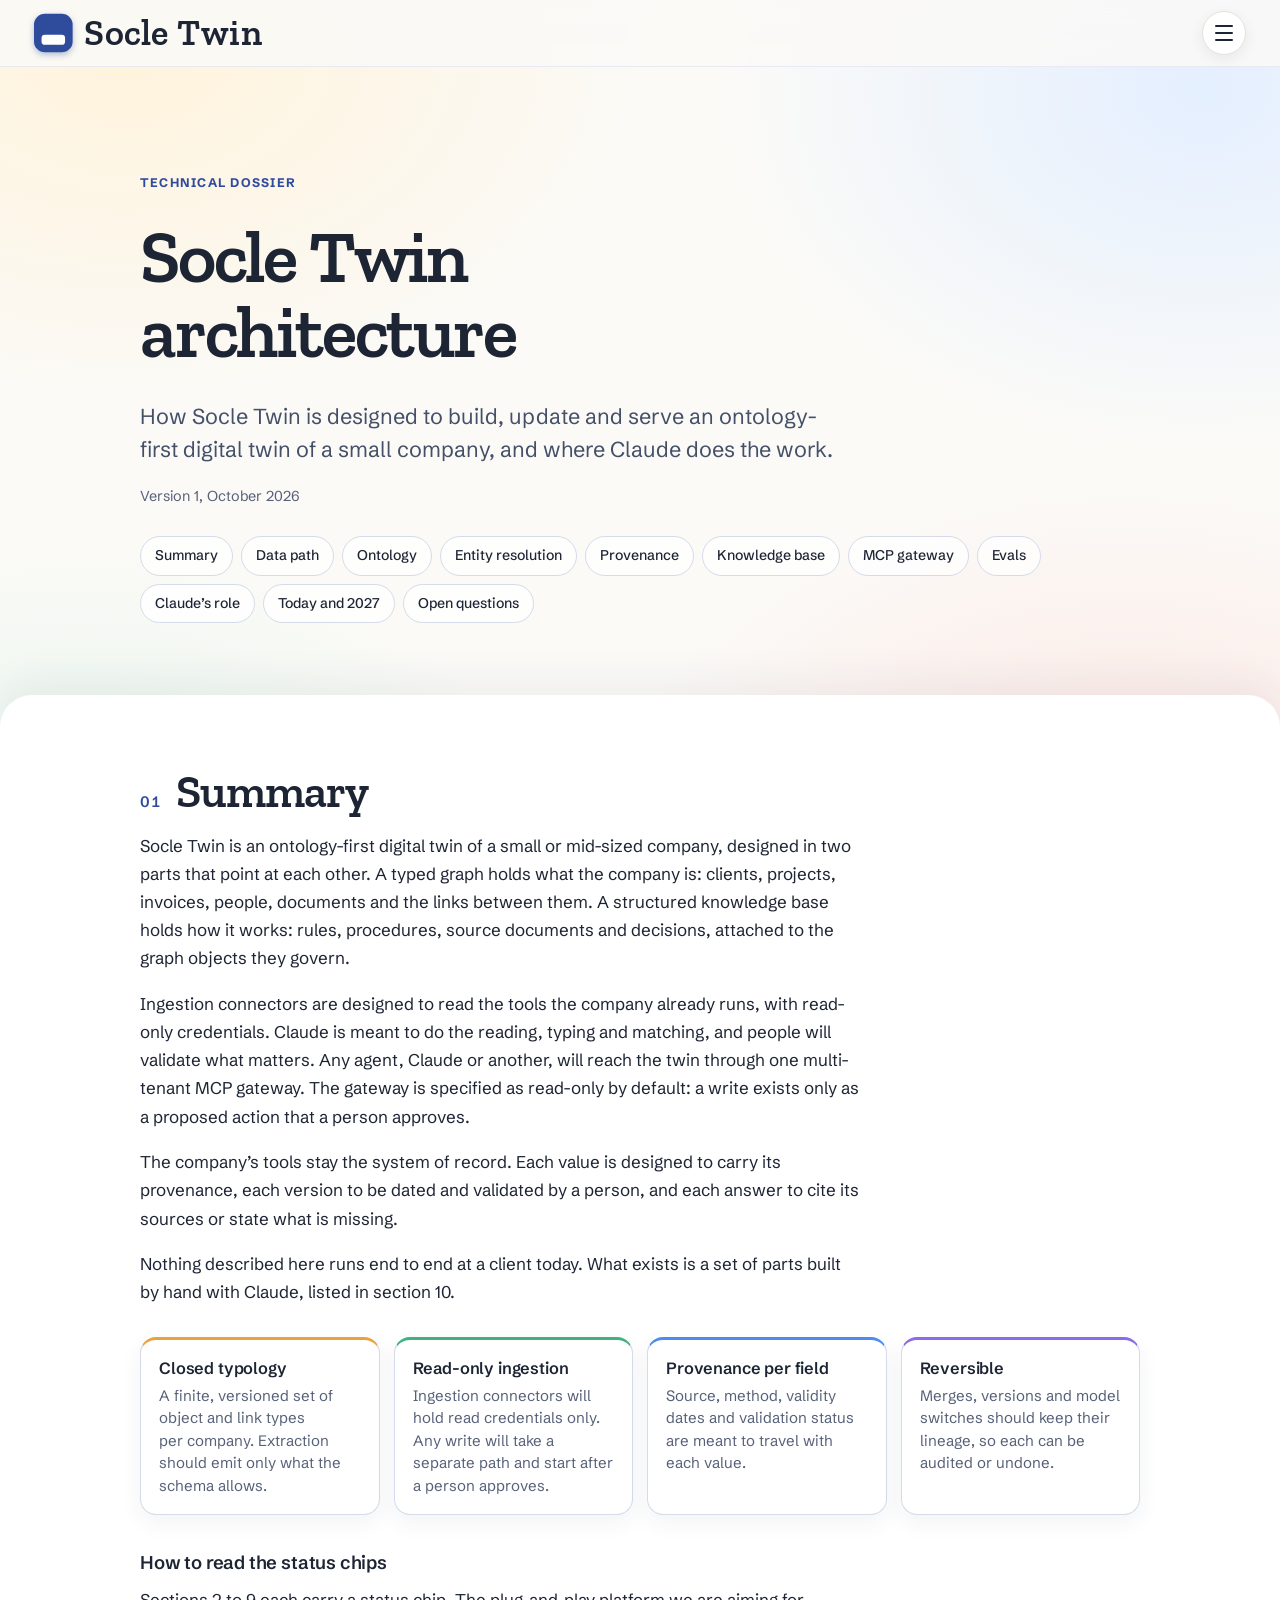
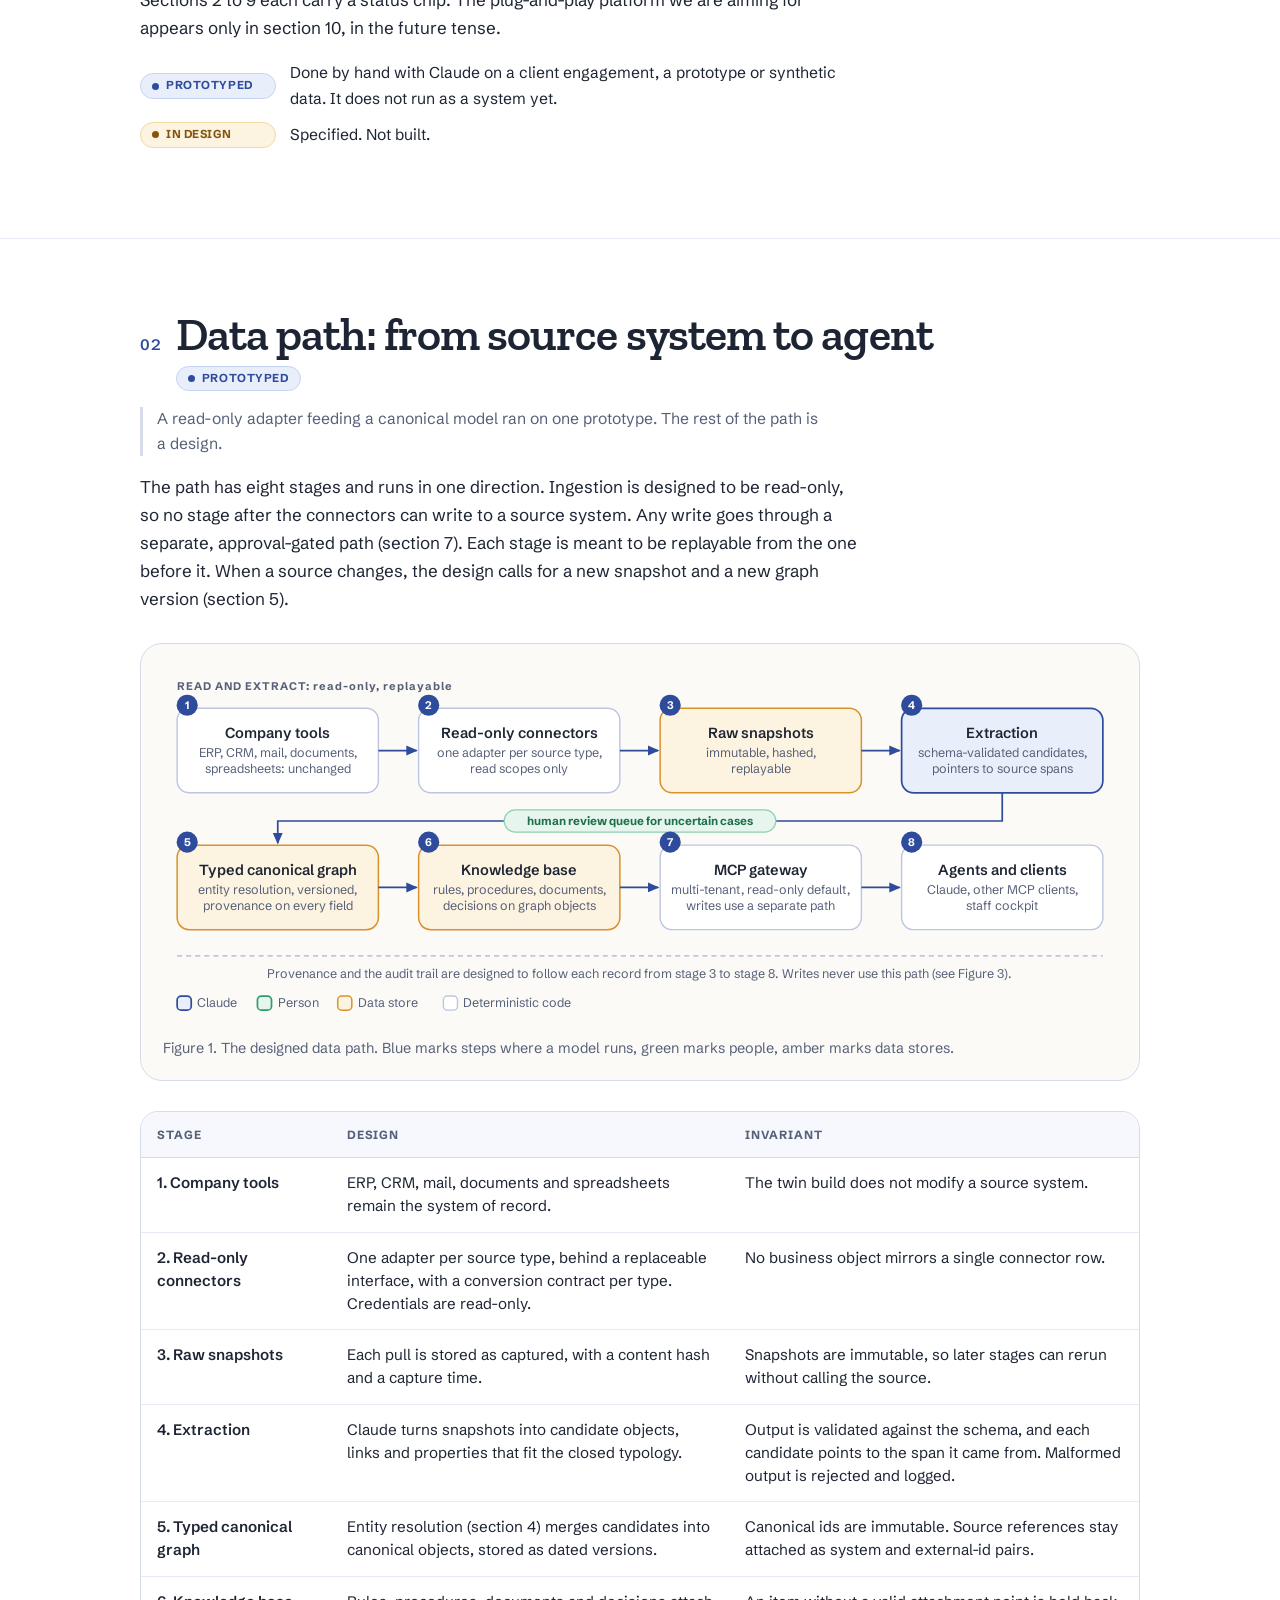
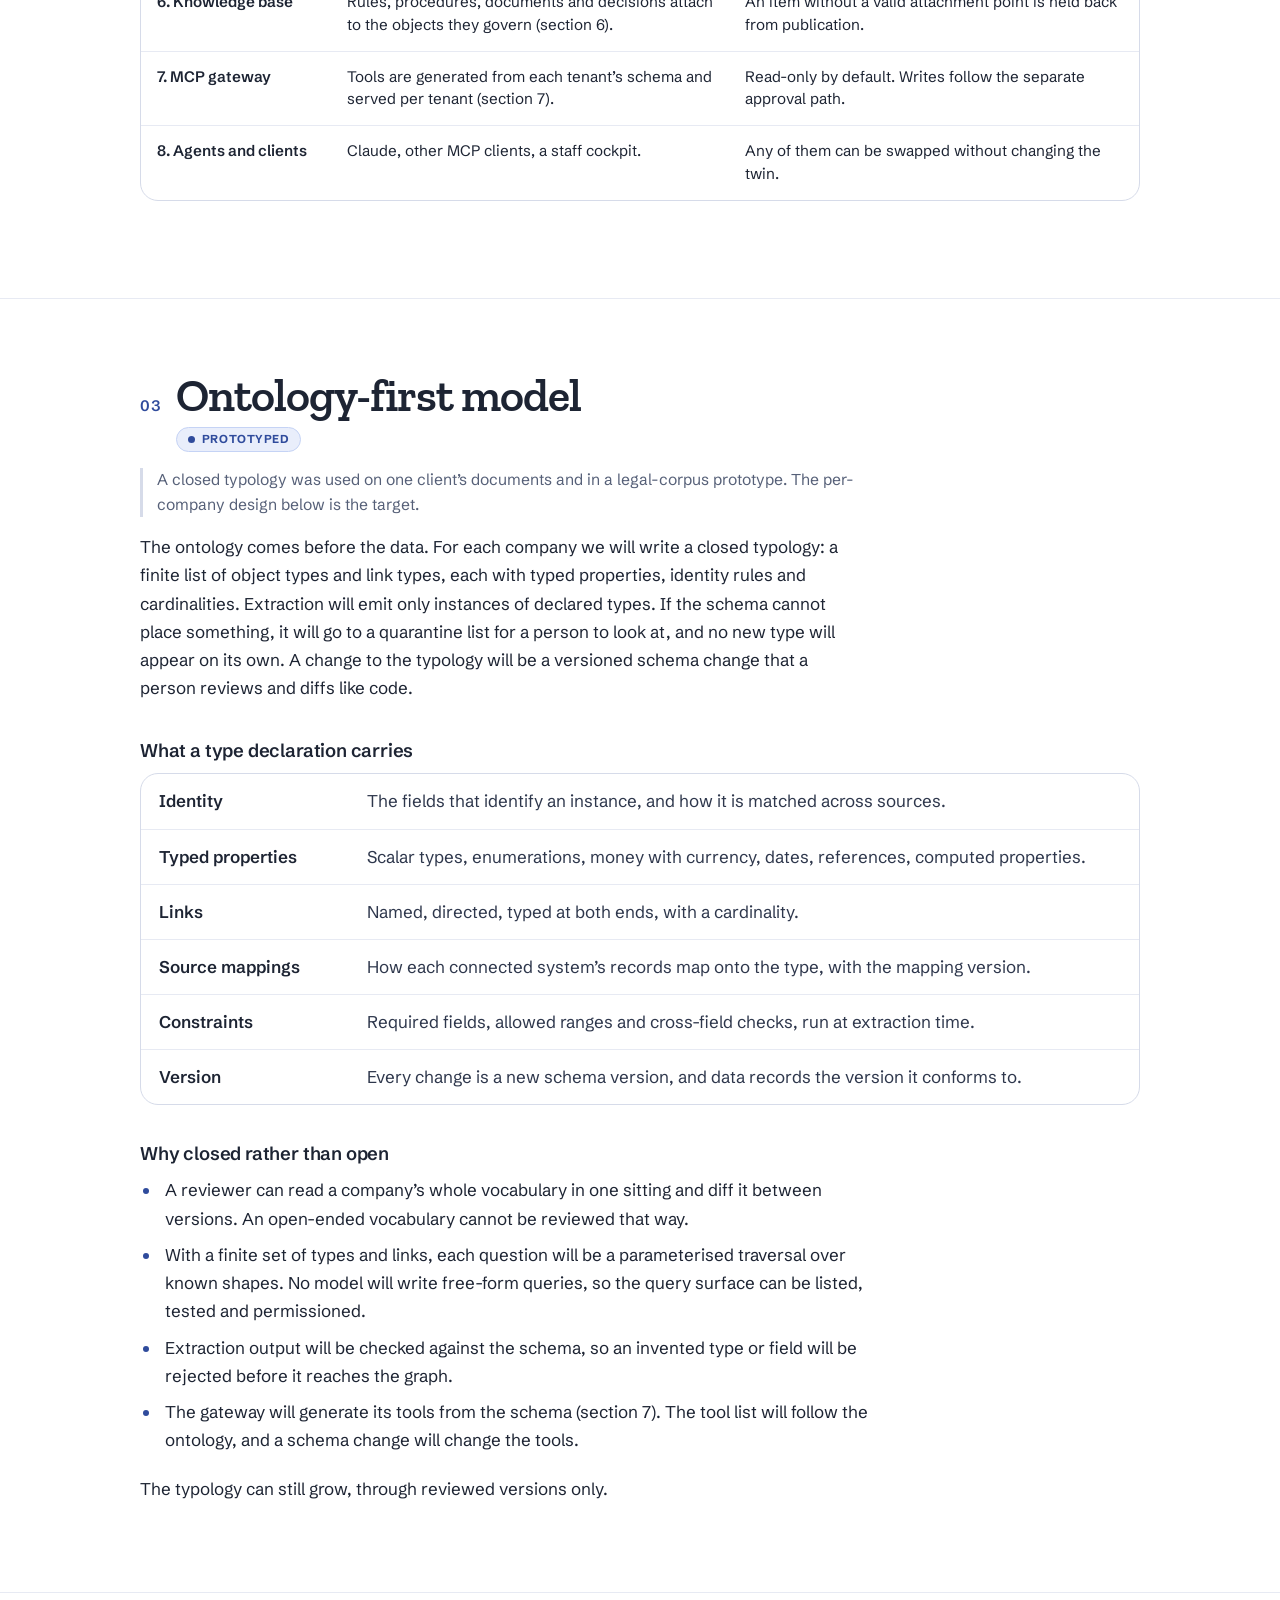
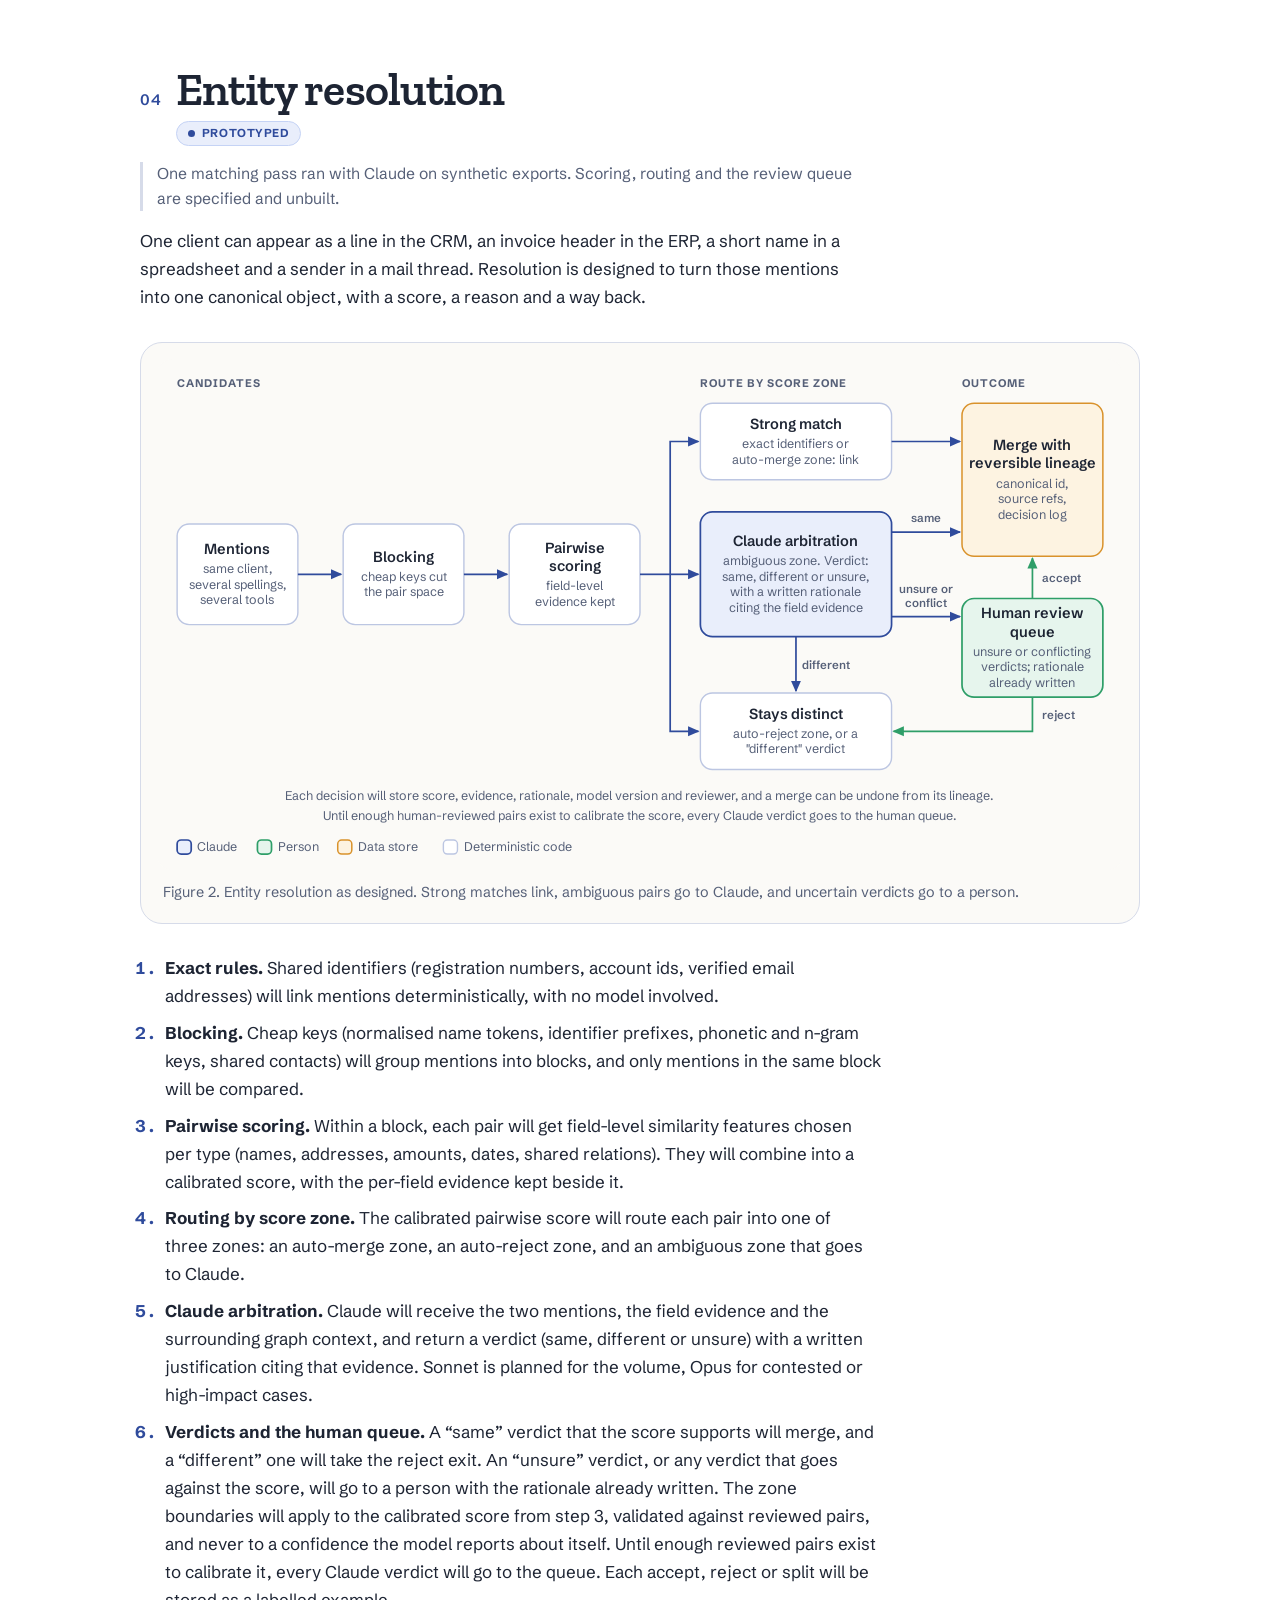
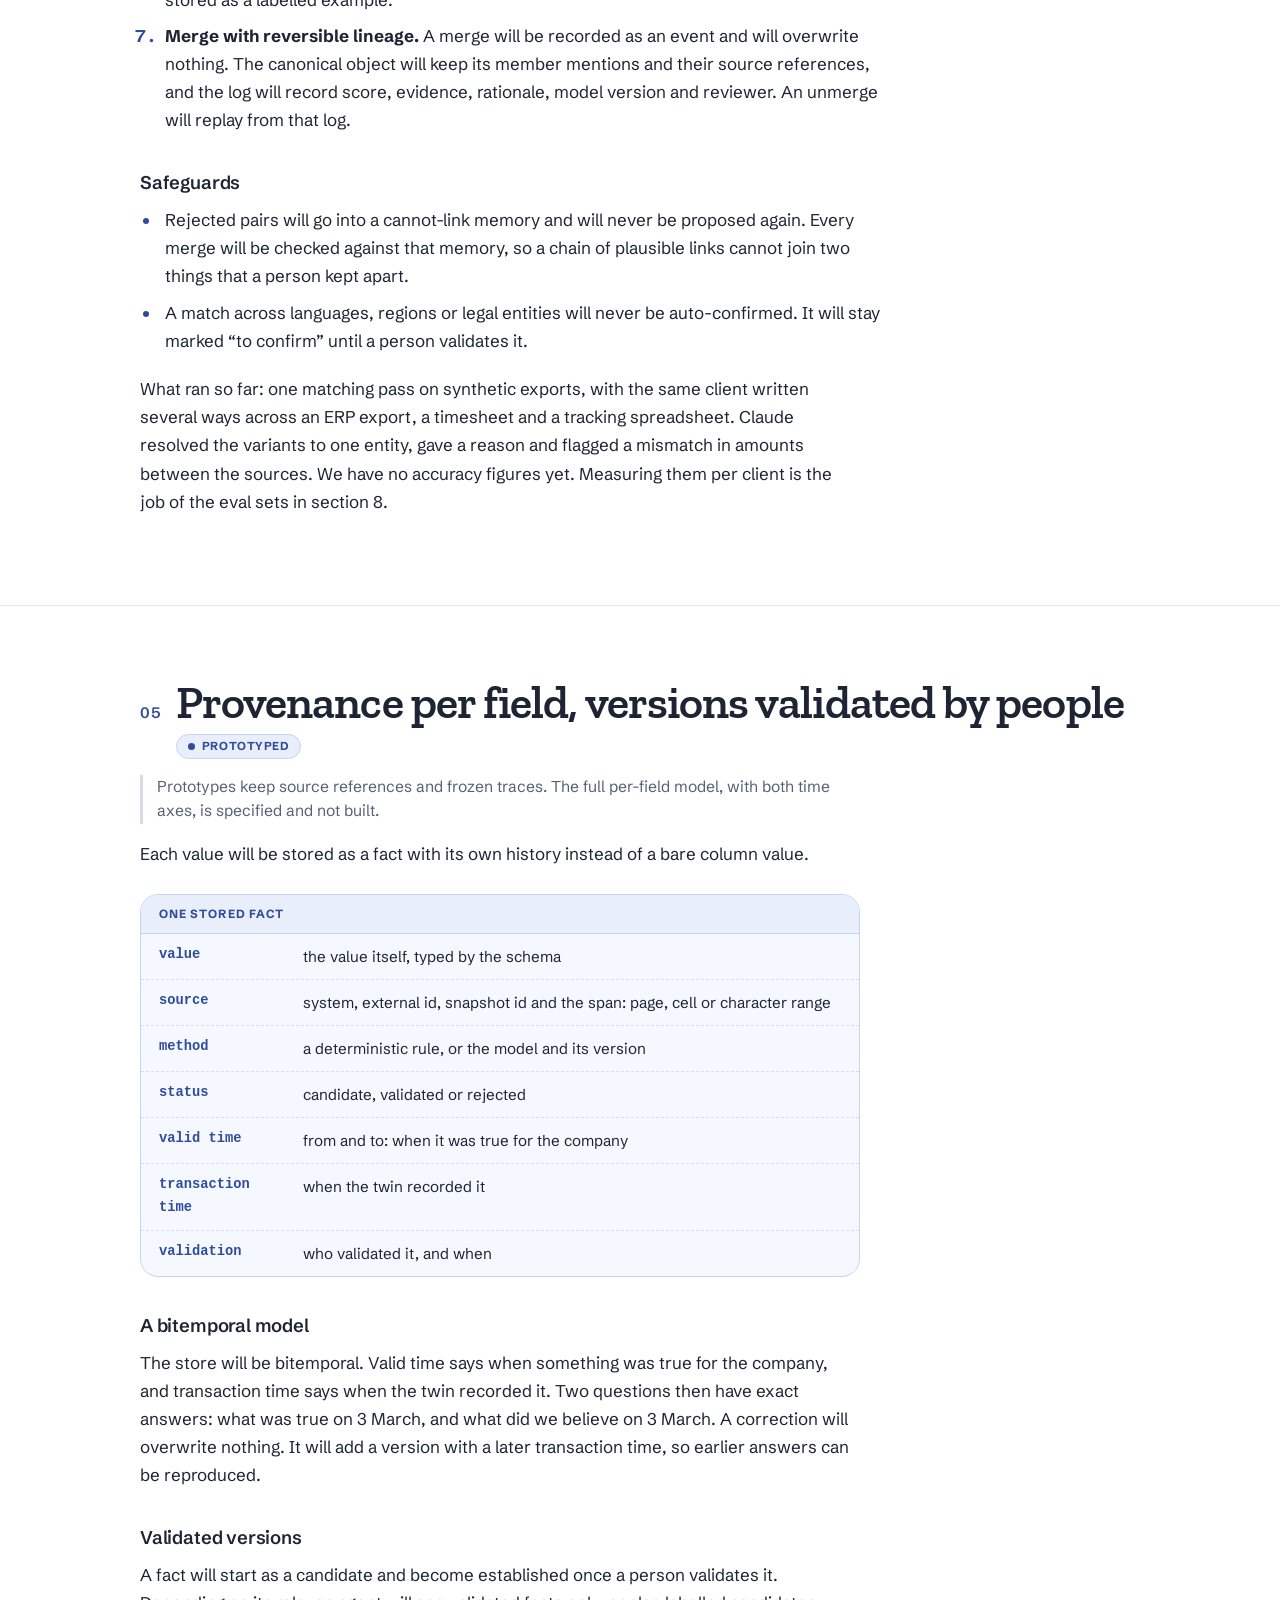
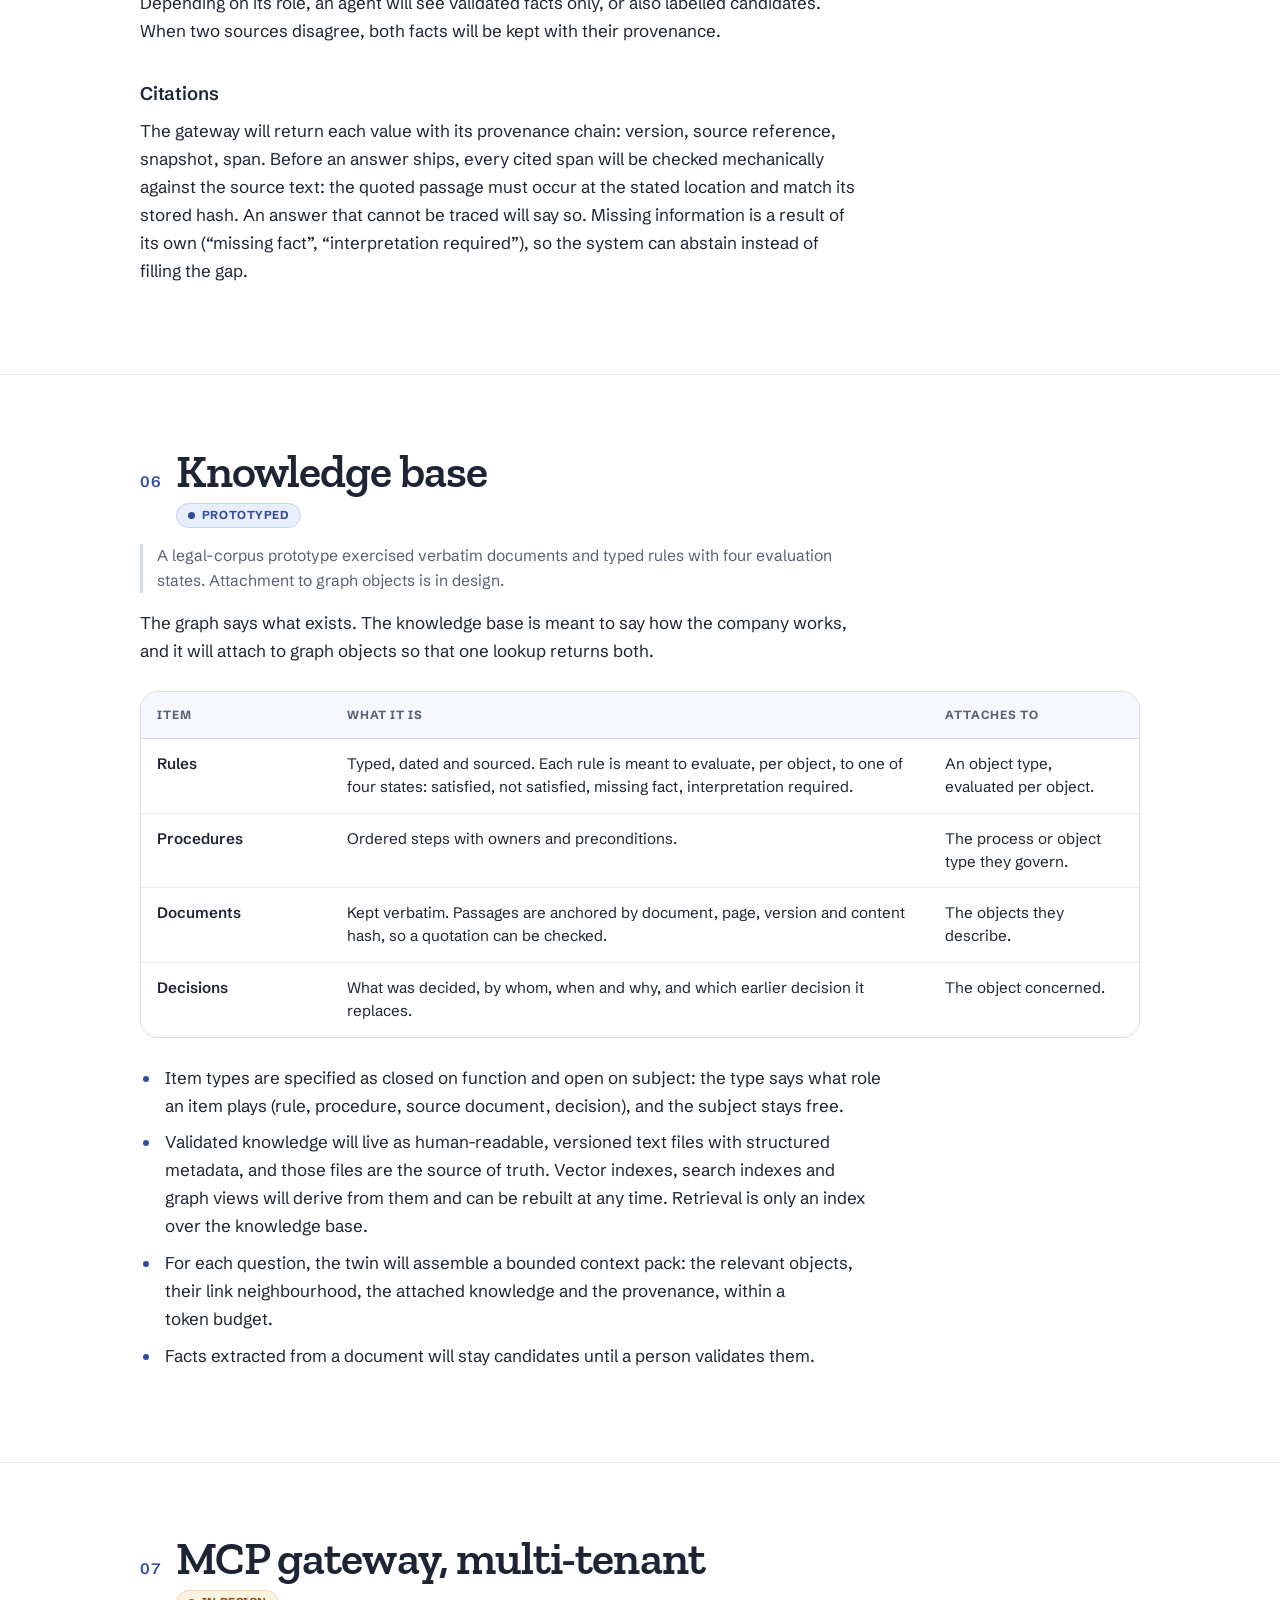
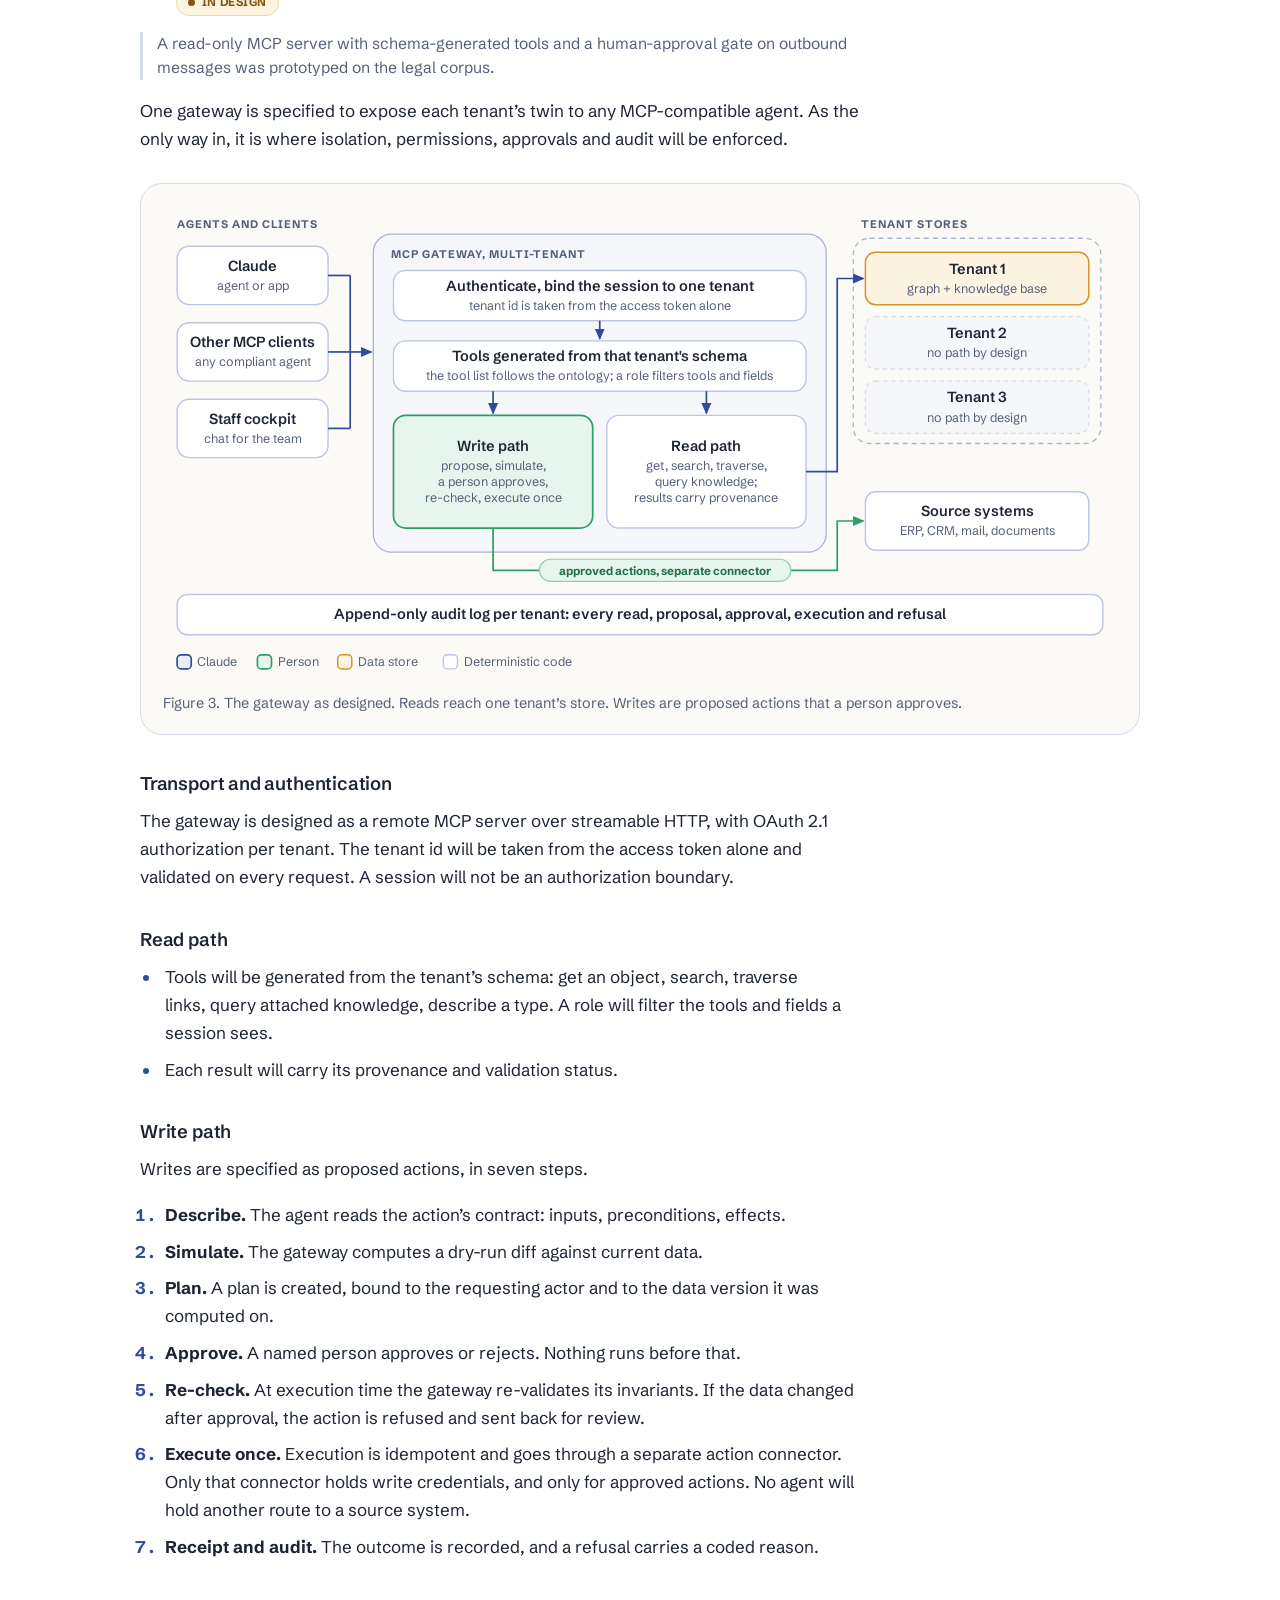
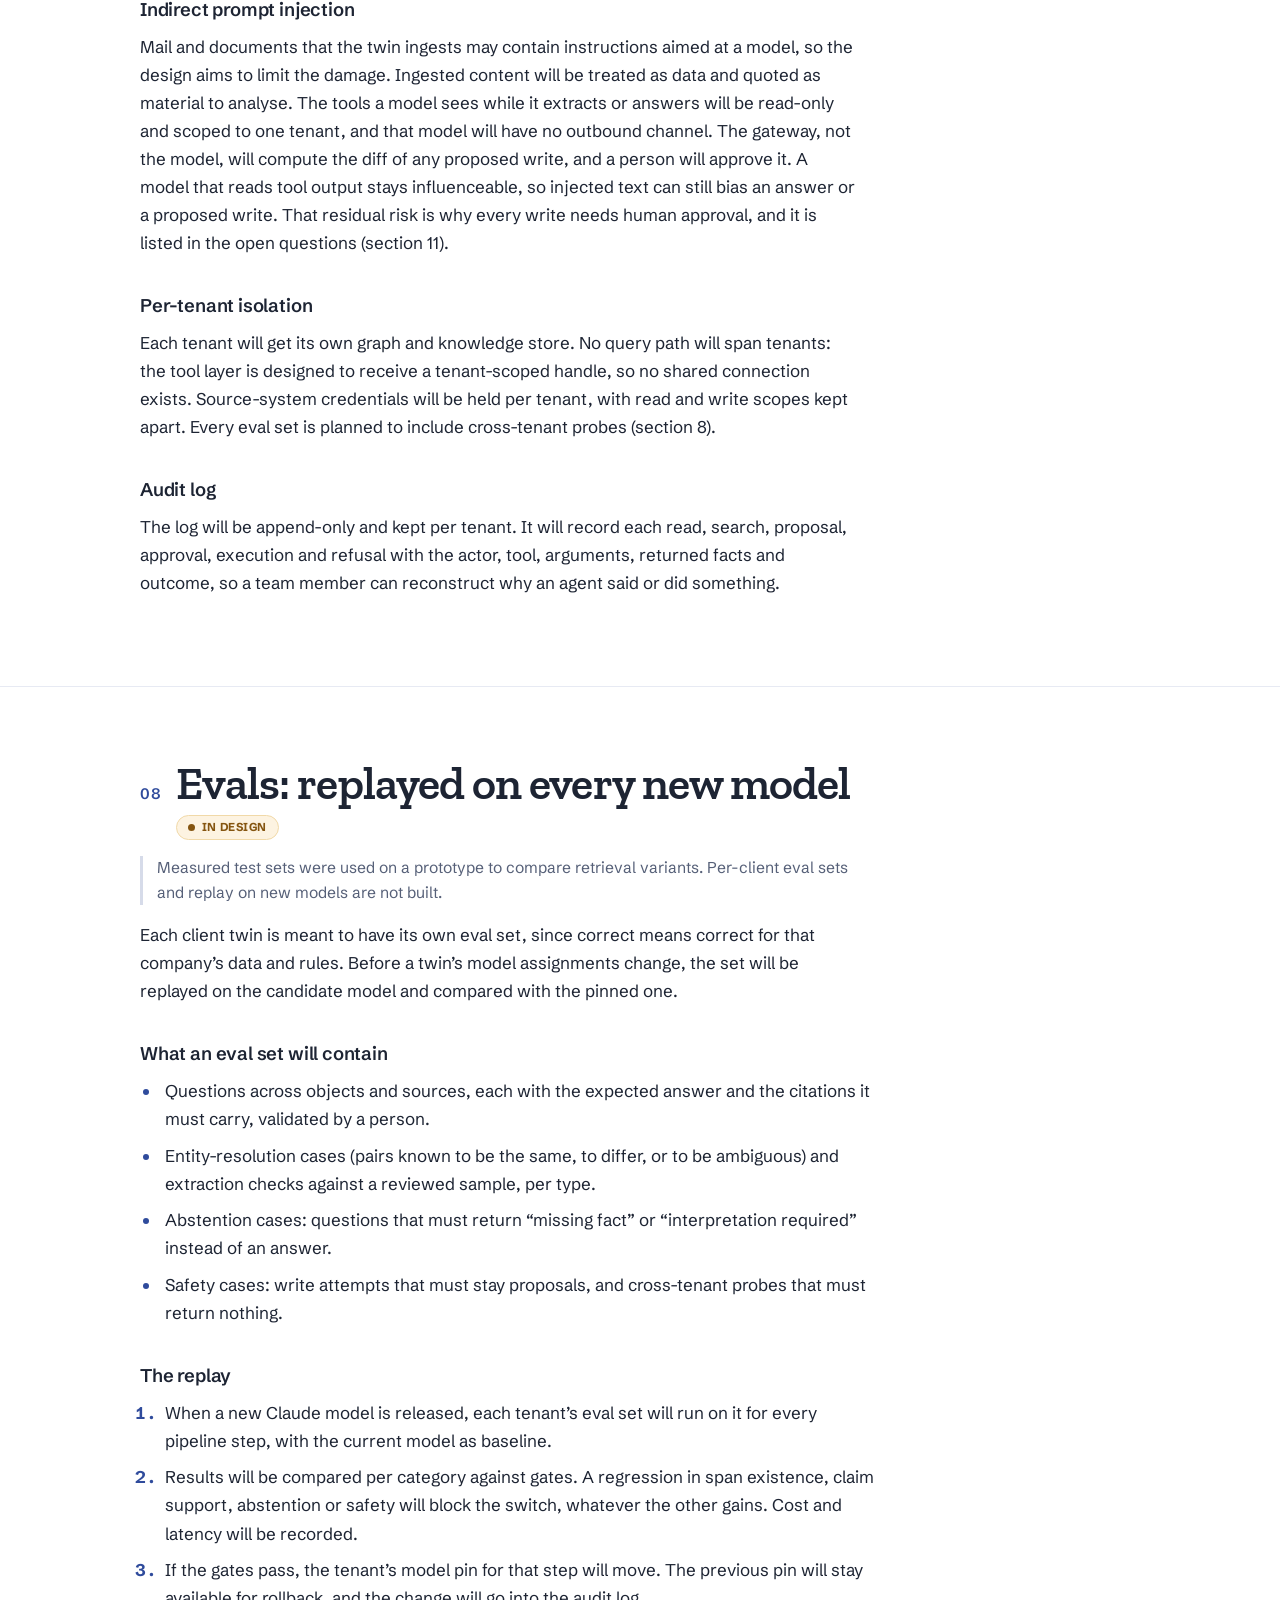
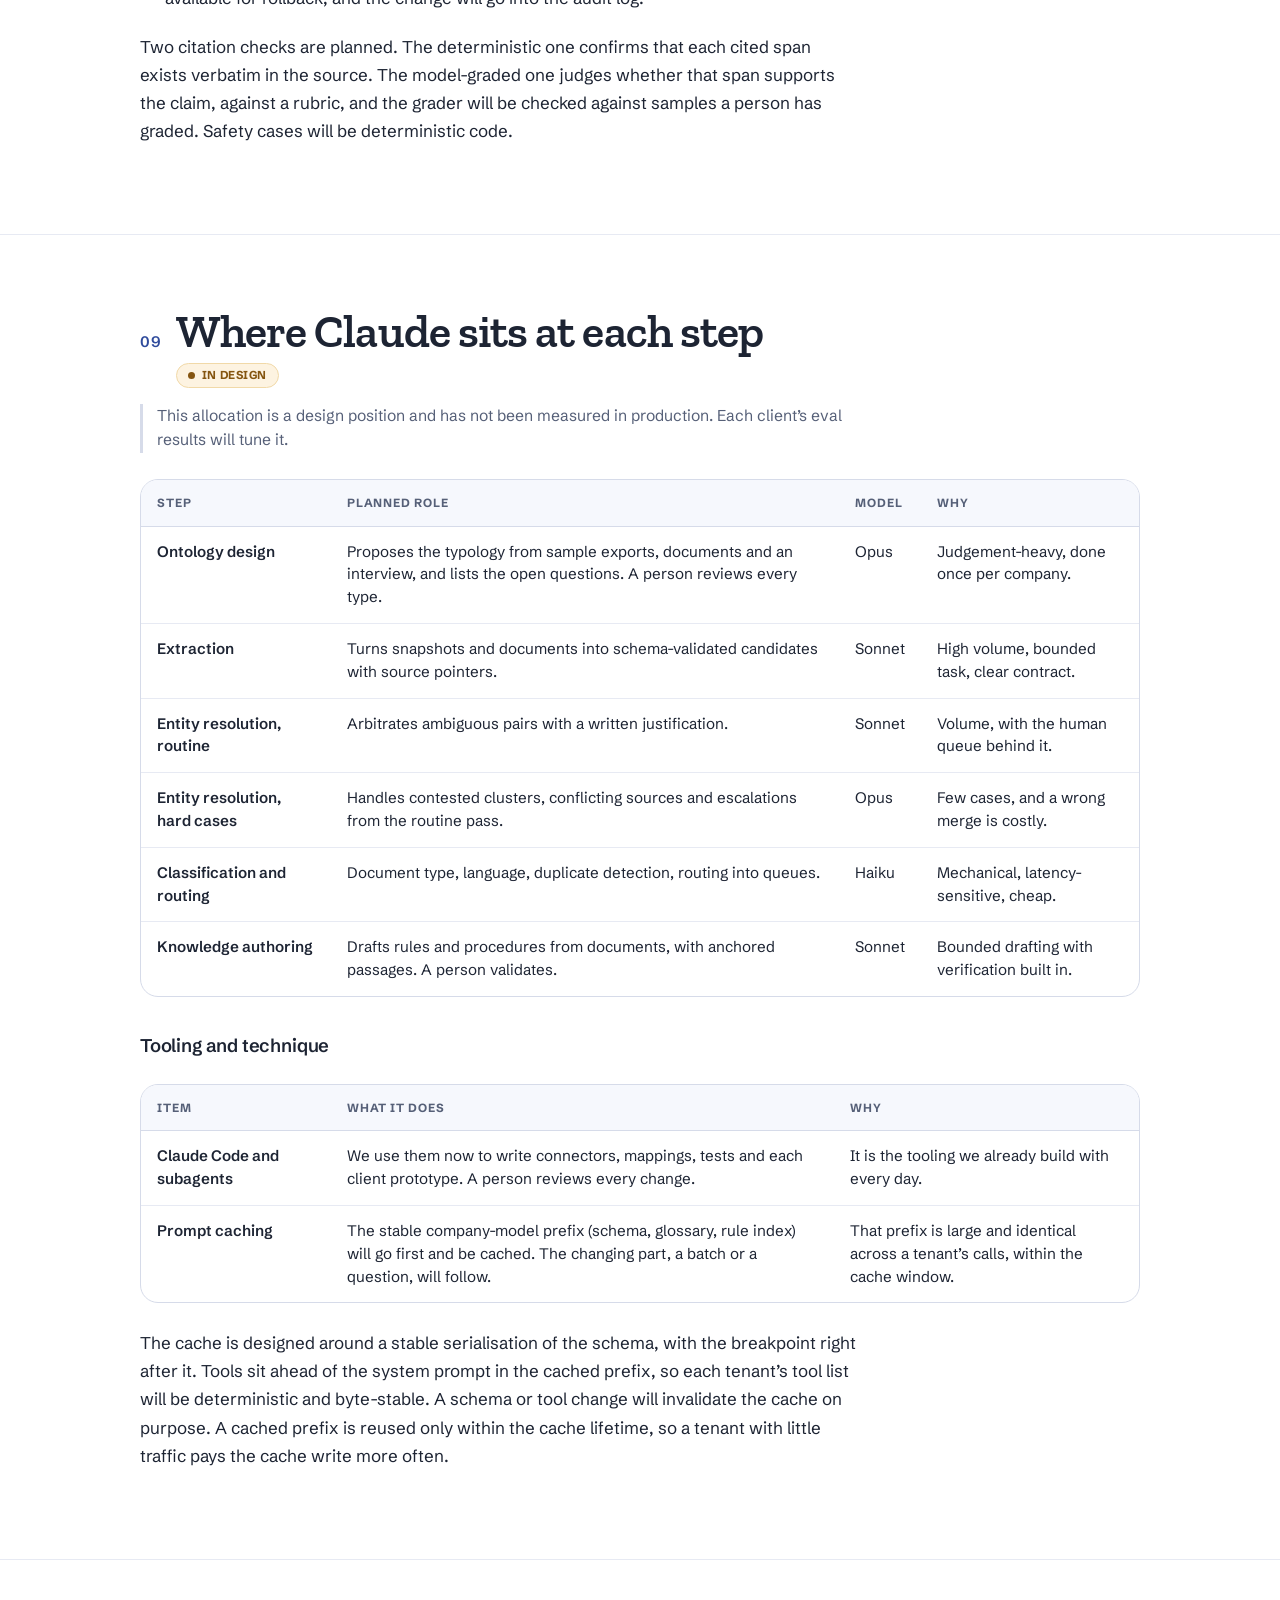
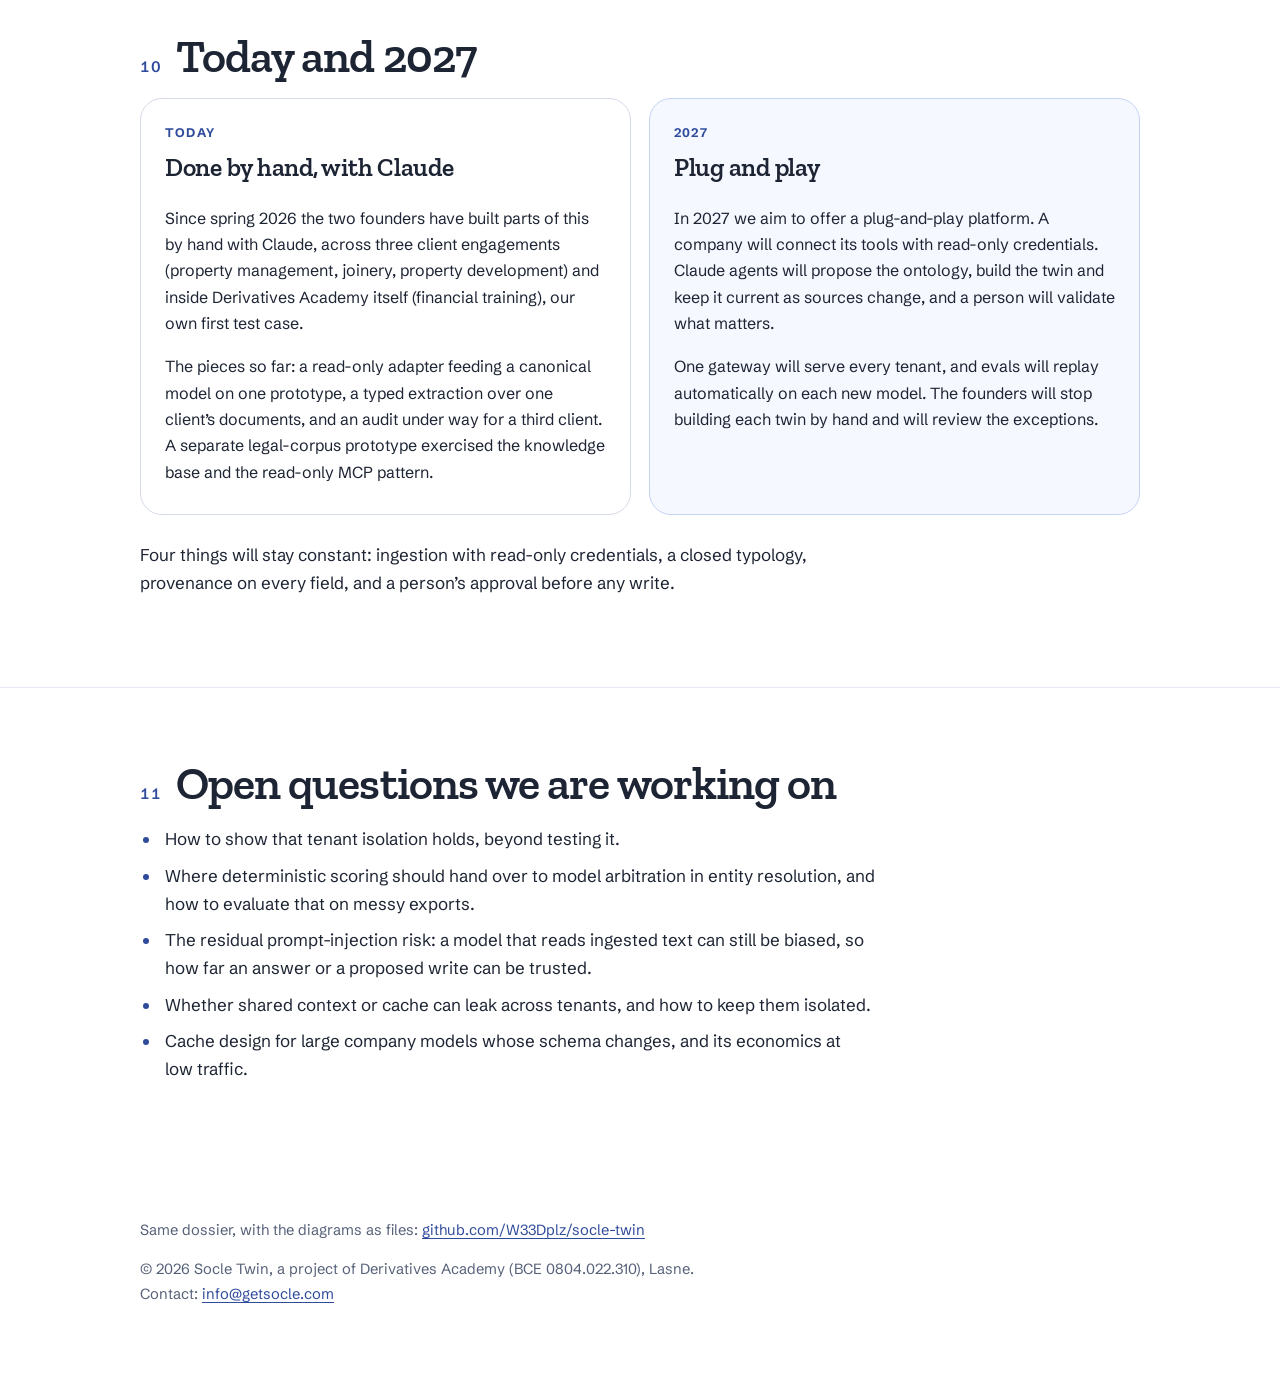
==== commit 9e6a16c3: "docs: architecture, Derivatives Academy cas test, limite prototype retiree" ====
--- a/architecture/index.html
+++ b/architecture/index.html
@@ -632,7 +632,7 @@
 <p>The graph says what exists. The knowledge base is meant to say how the company works, and it will attach to graph objects so that one lookup returns both.</p>
 <div class="ar-tw"><table class="ar-tbl"><thead><tr><th scope="col">Item</th><th scope="col">What it is</th><th scope="col">Attaches to</th></tr></thead><tbody><tr><th scope="row" data-l="Item">Rules</th><td data-l="What it is">Typed, dated and sourced. Each rule is meant to evaluate, per object, to one of four states: satisfied, not satisfied, missing fact, interpretation required.</td><td data-l="Attaches to">An object type, evaluated per object.</td></tr><tr><th scope="row" data-l="Item">Procedures</th><td data-l="What it is">Ordered steps with owners and preconditions.</td><td data-l="Attaches to">The process or object type they govern.</td></tr><tr><th scope="row" data-l="Item">Documents</th><td data-l="What it is">Kept verbatim. Passages are anchored by document, page, version and content hash, so a quotation can be checked.</td><td data-l="Attaches to">The objects they describe.</td></tr><tr><th scope="row" data-l="Item">Decisions</th><td data-l="What it is">What was decided, by whom, when and why, and which earlier decision it replaces.</td><td data-l="Attaches to">The object concerned.</td></tr></tbody></table></div>
 <ul><li>Item types are specified as closed on function and open on subject: the type says what role an item plays (rule, procedure, source document, decision), and the subject stays free.</li><li>Validated knowledge will live as human-readable, versioned text files with structured metadata, and those files are the source of truth. Vector indexes, search indexes and graph views will derive from them and can be rebuilt at any time. Retrieval is only an index over the knowledge base.</li><li>For each question, the twin will assemble a bounded context pack: the relevant objects, their link neighbourhood, the attached knowledge and the provenance, within a token budget.</li><li>Facts extracted from a document will stay candidates until a person validates them.</li></ul></div></section>
-<section class="ar-sec" id="gateway" aria-labelledby="h-gateway"><div class="ar-wrap"><div class="ar-sh"><span class="ar-num" aria-hidden="true">07</span><h2 id="h-gateway">MCP gateway, multi-tenant</h2><span class="ar-chip is-design">In design</span></div><p class="ar-status">A read-only MCP server with schema-generated tools and a human-approval gate on outbound messages was prototyped on the legal corpus. Known gap: an agent with its own mail connector could bypass the send guard. Closing it is a design requirement here.</p>
+<section class="ar-sec" id="gateway" aria-labelledby="h-gateway"><div class="ar-wrap"><div class="ar-sh"><span class="ar-num" aria-hidden="true">07</span><h2 id="h-gateway">MCP gateway, multi-tenant</h2><span class="ar-chip is-design">In design</span></div><p class="ar-status">A read-only MCP server with schema-generated tools and a human-approval gate on outbound messages was prototyped on the legal corpus.</p>
 <p>One gateway is specified to expose each tenant’s twin to any MCP-compatible agent. As the only way in, it is where isolation, permissions, approvals and audit will be enforced.</p>
 <figure class="ar-fig" id="fig-mcp-gateway"><div class="ar-svg-w"><svg class="dg" viewBox="0 0 960 478" role="img" aria-labelledby="gw-w-ti gw-w-de" preserveAspectRatio="xMidYMid meet">
 <title id="gw-w-ti">Multi-tenant MCP gateway</title><desc id="gw-w-de">Agents connect to one MCP gateway. The gateway authenticates and binds the session to one tenant, generates tools from that tenant&#x27;s schema, and splits into a read path and a write path. Reads reach only the session&#x27;s tenant store. Writes are proposed actions that a person approves before they reach source systems. An append-only audit log records everything.</desc>
@@ -855,7 +855,7 @@
 <div class="ar-tw"><table class="ar-tbl"><thead><tr><th scope="col">Item</th><th scope="col">What it does</th><th scope="col">Why</th></tr></thead><tbody><tr><th scope="row" data-l="Item">Claude Code and subagents</th><td data-l="What it does">We use them now to write connectors, mappings, tests and each client prototype. A person reviews every change.</td><td data-l="Why">It is the tooling we already build with every day.</td></tr><tr><th scope="row" data-l="Item">Prompt caching</th><td data-l="What it does">The stable company-model prefix (schema, glossary, rule index) will go first and be cached. The changing part, a batch or a question, will follow.</td><td data-l="Why">That prefix is large and identical across a tenant’s calls, within the cache window.</td></tr></tbody></table></div>
 <p>The cache is designed around a stable serialisation of the schema, with the breakpoint right after it. Tools sit ahead of the system prompt in the cached prefix, so each tenant’s tool list will be deterministic and byte-stable. A schema or tool change will invalidate the cache on purpose. A cached prefix is reused only within the cache lifetime, so a tenant with little traffic pays the cache write more often.</p></div></section>
 <section class="ar-sec" id="trajectory" aria-labelledby="h-trajectory"><div class="ar-wrap"><div class="ar-sh"><span class="ar-num" aria-hidden="true">10</span><h2 id="h-trajectory">Today and 2027</h2></div>
-<div class="ar-cols"><article class="ar-col"><span class="ar-kick">Today</span><h3>Done by hand, with Claude</h3><p>Since spring 2026 the two founders have built parts of this by hand with Claude, across three client engagements (property management, joinery, property development).</p><p>The pieces so far: a read-only adapter feeding a canonical model on one prototype, a typed extraction over one client’s documents, and an audit under way for a third client. A separate legal-corpus prototype exercised the knowledge base and the read-only MCP pattern.</p></article><article class="ar-col is-future"><span class="ar-kick">2027</span><h3>Plug and play</h3><p>In 2027 we aim to offer a plug-and-play platform. A company will connect its tools with read-only credentials. Claude agents will propose the ontology, build the twin and keep it current as sources change, and a person will validate what matters.</p><p>One gateway will serve every tenant, and evals will replay automatically on each new model. The founders will stop building each twin by hand and will review the exceptions.</p></article></div>
+<div class="ar-cols"><article class="ar-col"><span class="ar-kick">Today</span><h3>Done by hand, with Claude</h3><p>Since spring 2026 the two founders have built parts of this by hand with Claude, across three client engagements (property management, joinery, property development) and inside Derivatives Academy itself (financial training), our own first test case.</p><p>The pieces so far: a read-only adapter feeding a canonical model on one prototype, a typed extraction over one client’s documents, and an audit under way for a third client. A separate legal-corpus prototype exercised the knowledge base and the read-only MCP pattern.</p></article><article class="ar-col is-future"><span class="ar-kick">2027</span><h3>Plug and play</h3><p>In 2027 we aim to offer a plug-and-play platform. A company will connect its tools with read-only credentials. Claude agents will propose the ontology, build the twin and keep it current as sources change, and a person will validate what matters.</p><p>One gateway will serve every tenant, and evals will replay automatically on each new model. The founders will stop building each twin by hand and will review the exceptions.</p></article></div>
 <p>Four things will stay constant: ingestion with read-only credentials, a closed typology, provenance on every field, and a person’s approval before any write.</p></div></section>
 <section class="ar-sec" id="open-questions" aria-labelledby="h-open-questions"><div class="ar-wrap"><div class="ar-sh"><span class="ar-num" aria-hidden="true">11</span><h2 id="h-open-questions">Open questions we are working on</h2></div>
 <ul><li>How to show that tenant isolation holds, beyond testing it.</li><li>Where deterministic scoring should hand over to model arbitration in entity resolution, and how to evaluate that on messy exports.</li><li>The residual prompt-injection risk: a model that reads ingested text can still be biased, so how far an answer or a proposed write can be trusted.</li><li>Whether shared context or cache can leak across tenants, and how to keep them isolated.</li><li>Cache design for large company models whose schema changes, and its economics at low traffic.</li></ul></div></section>
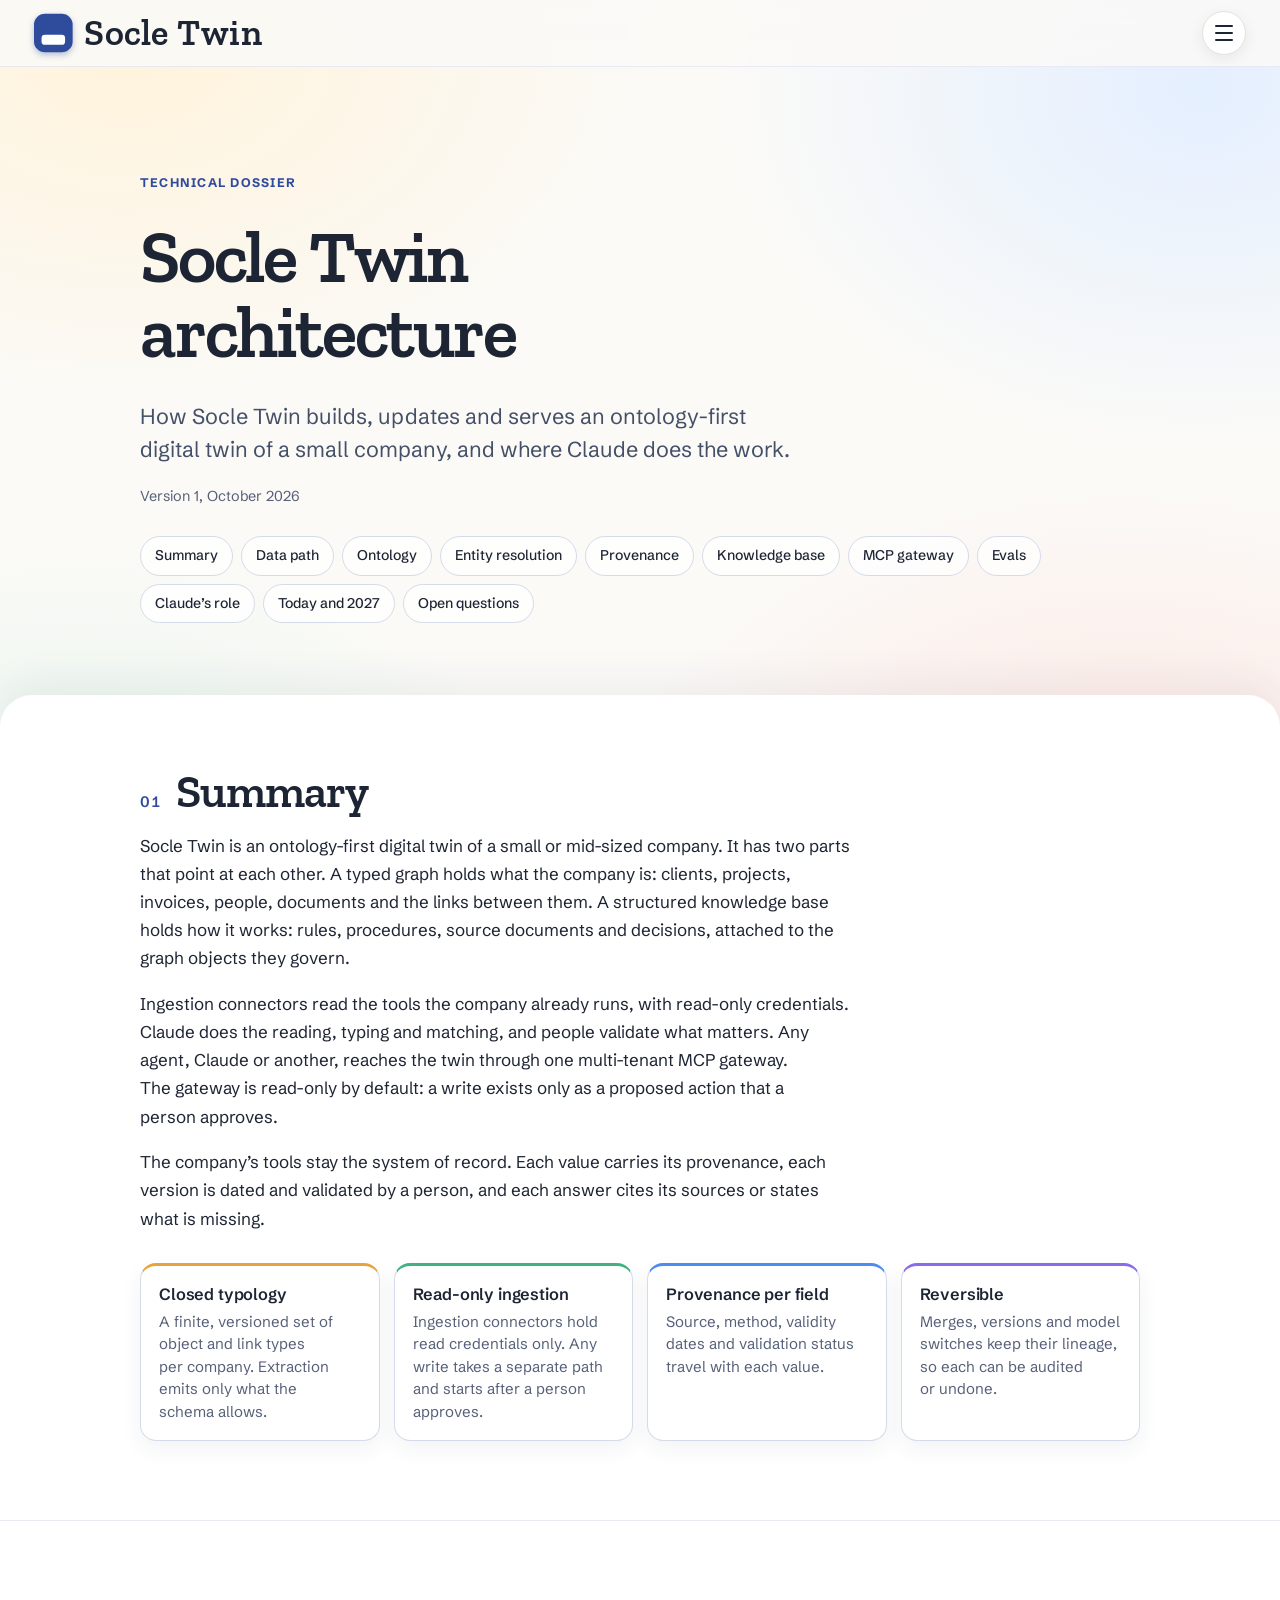
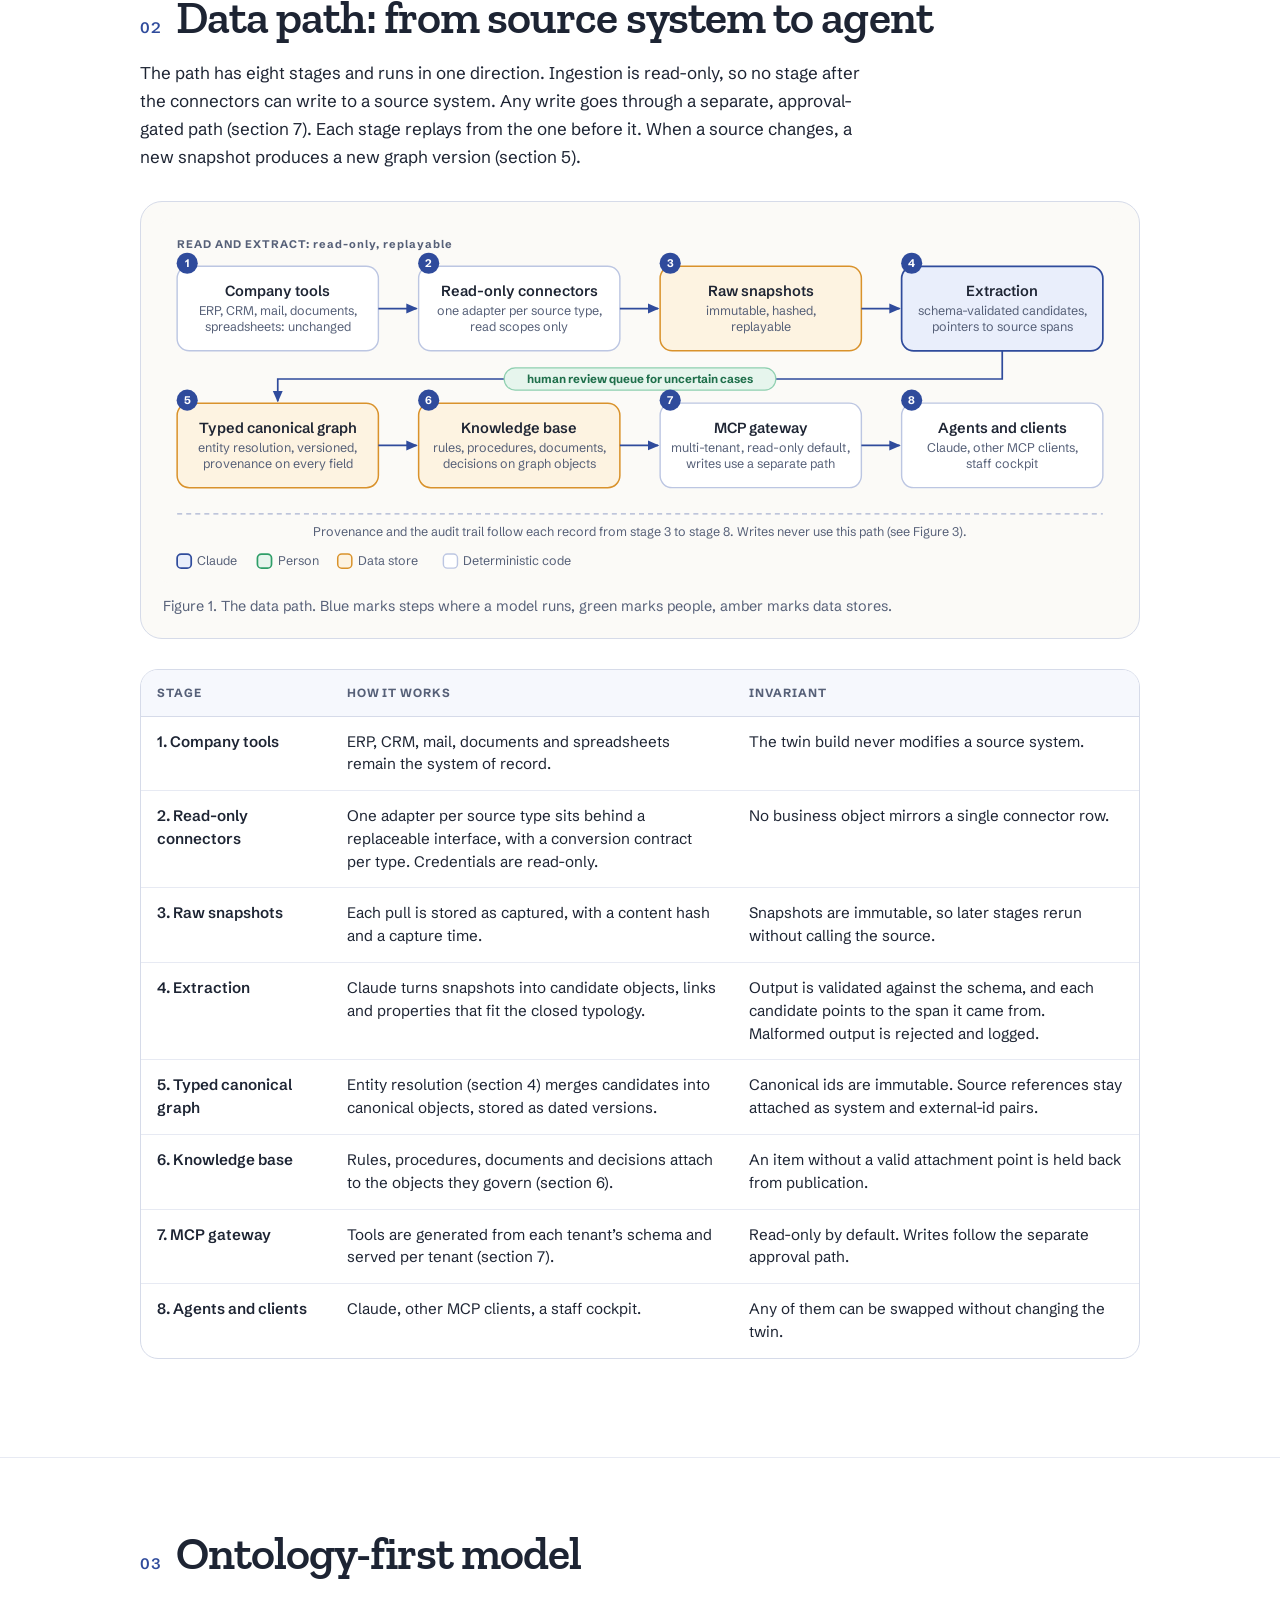
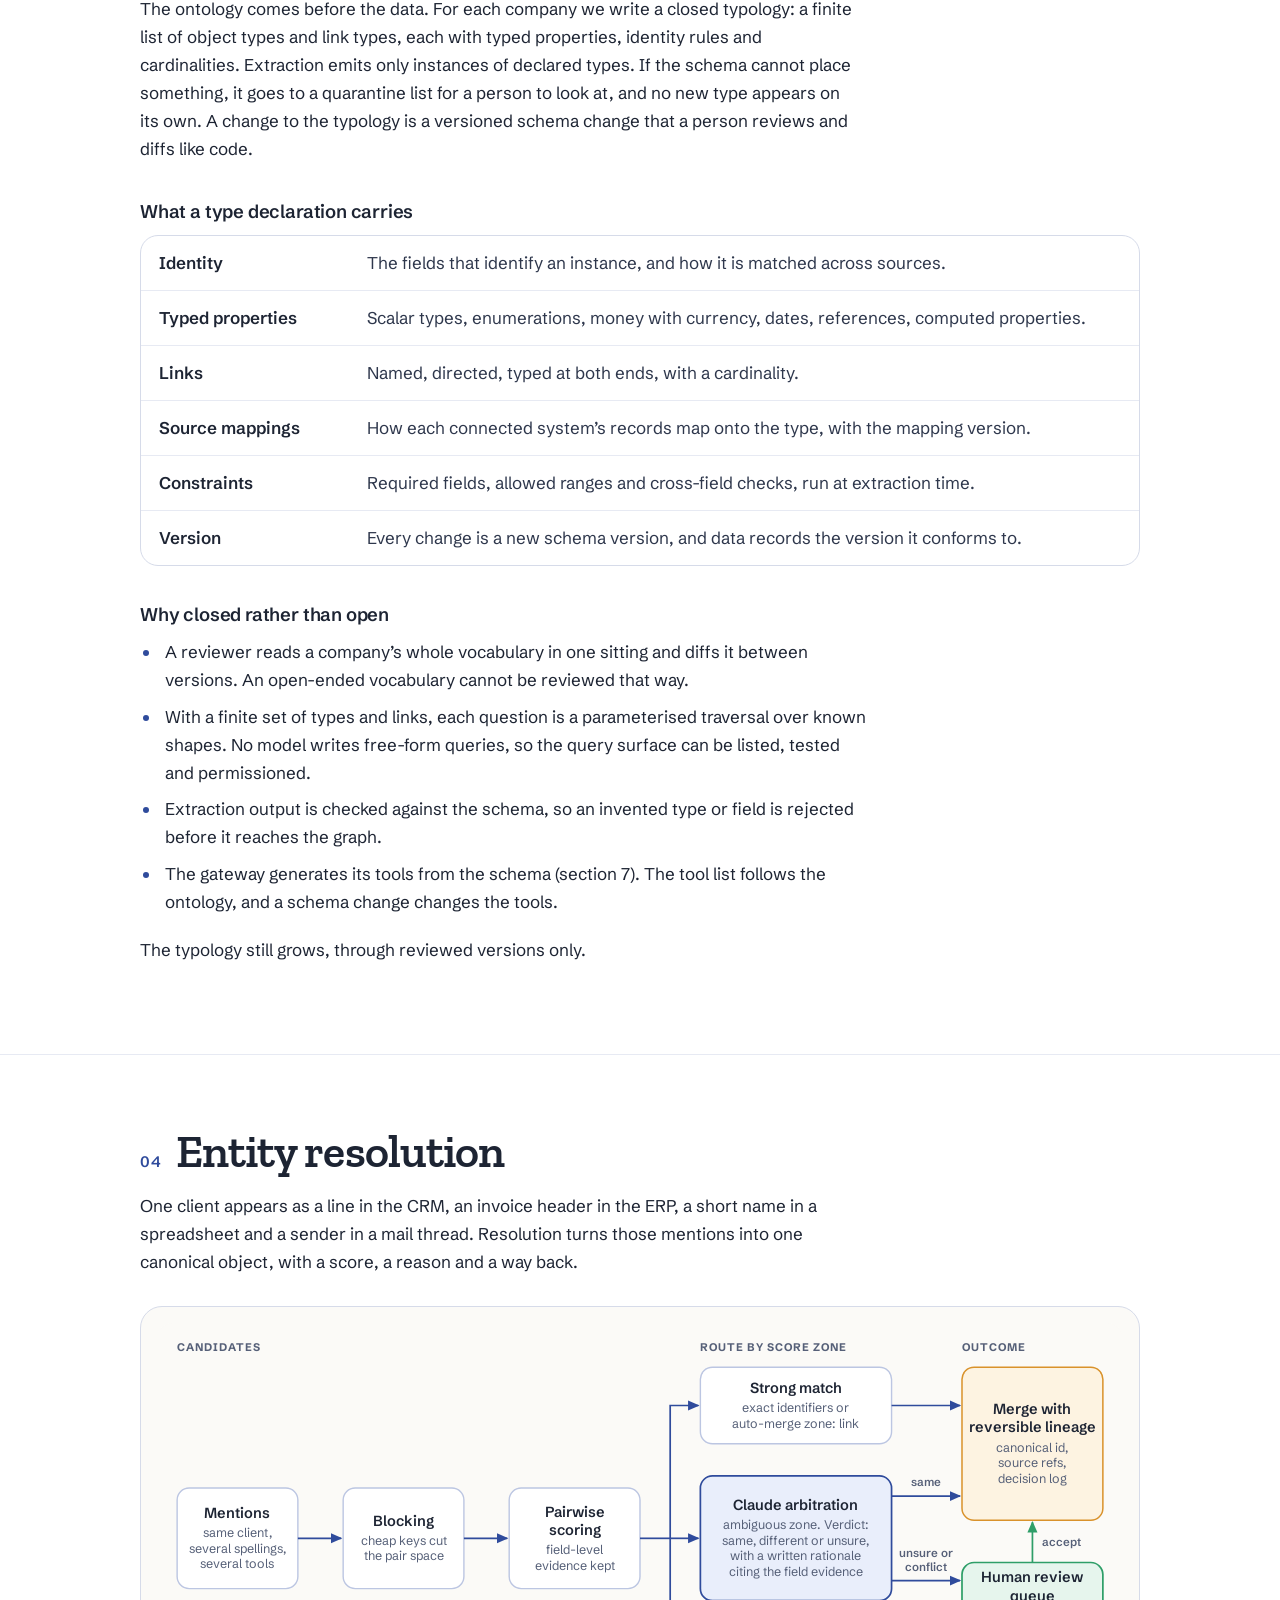
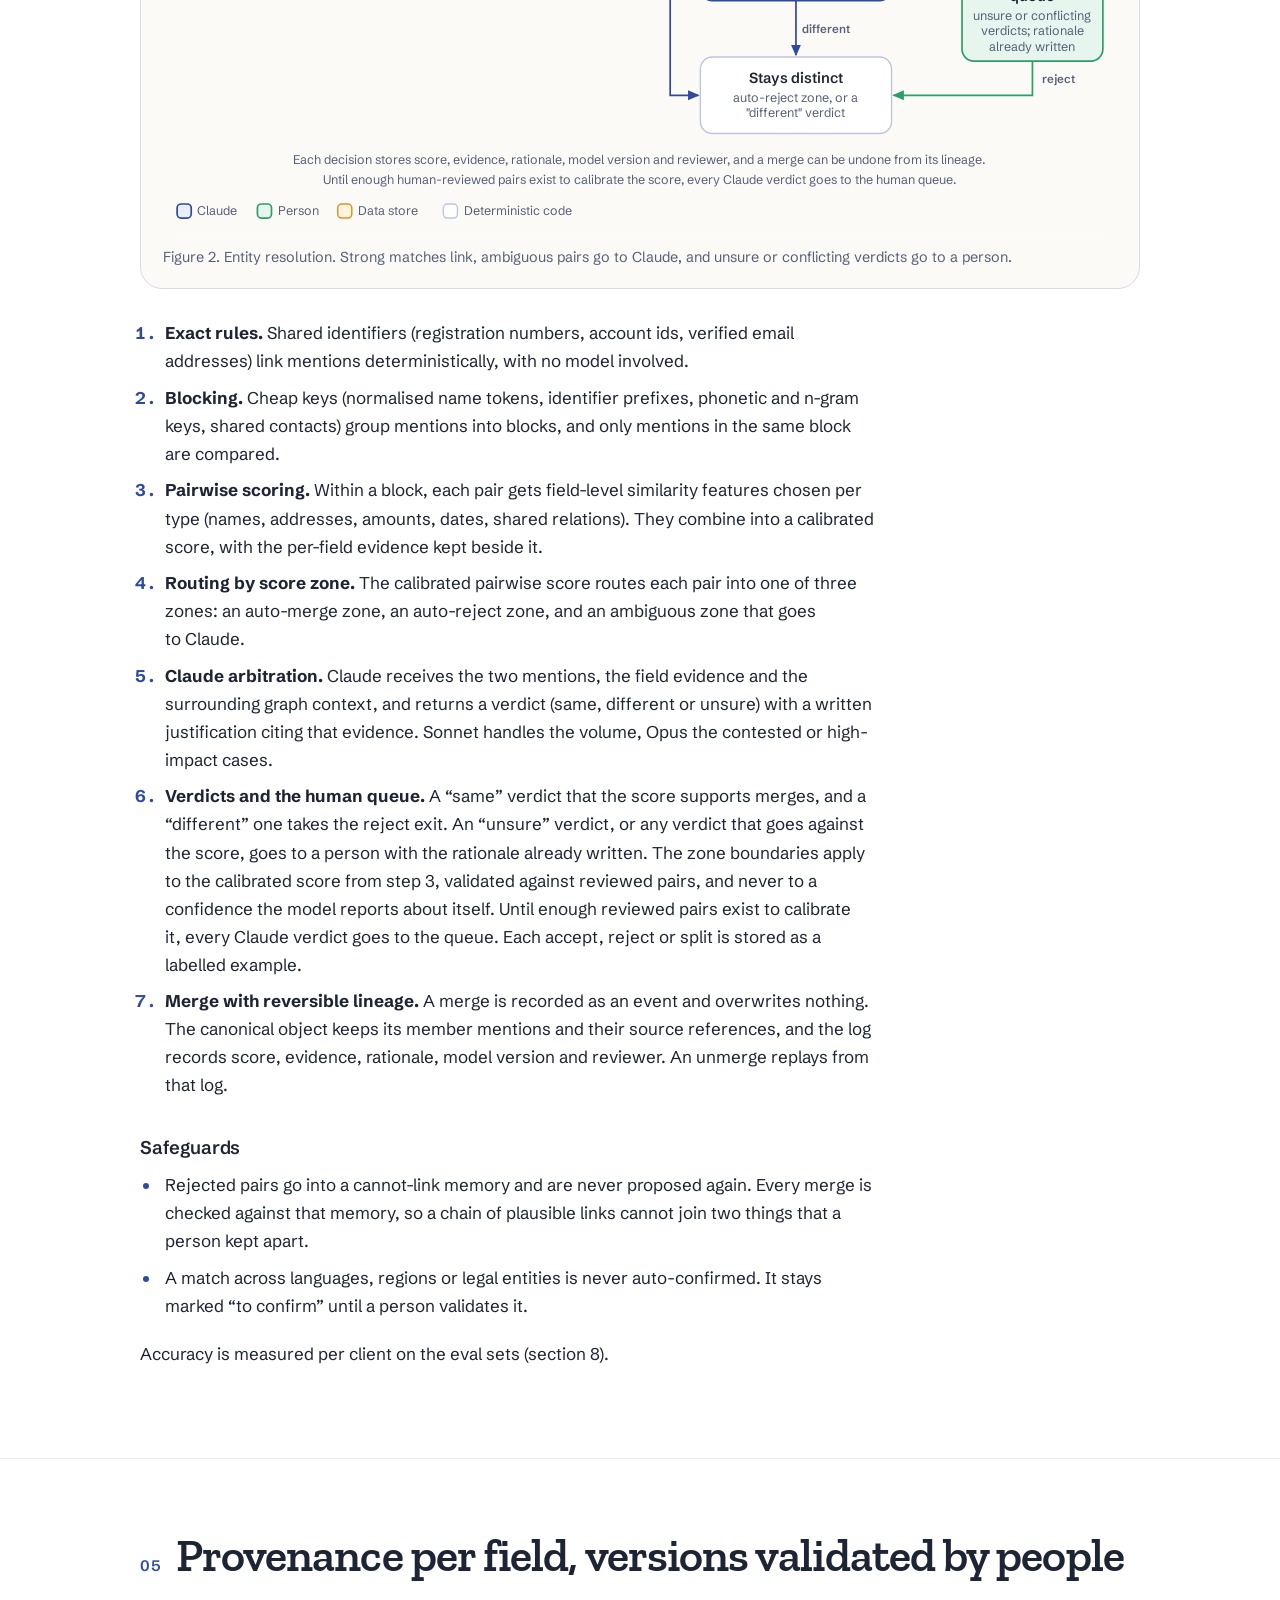
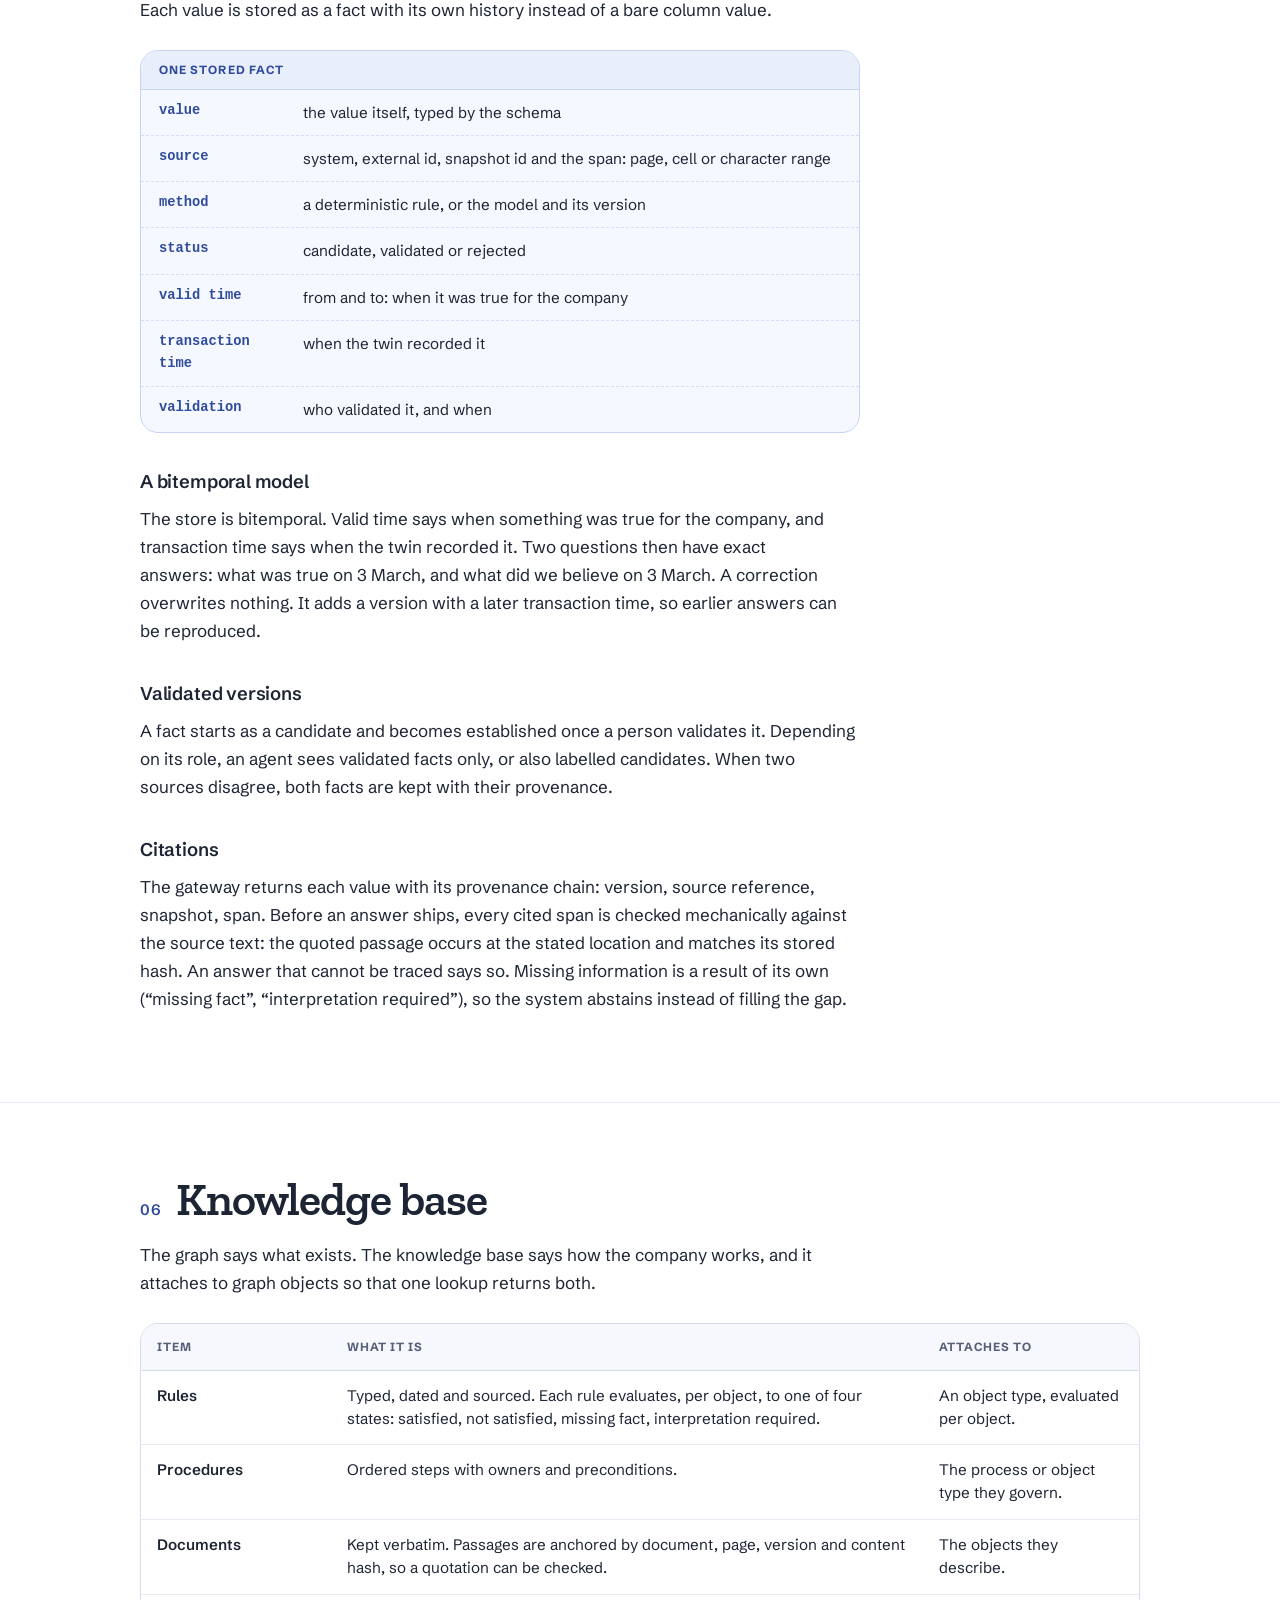
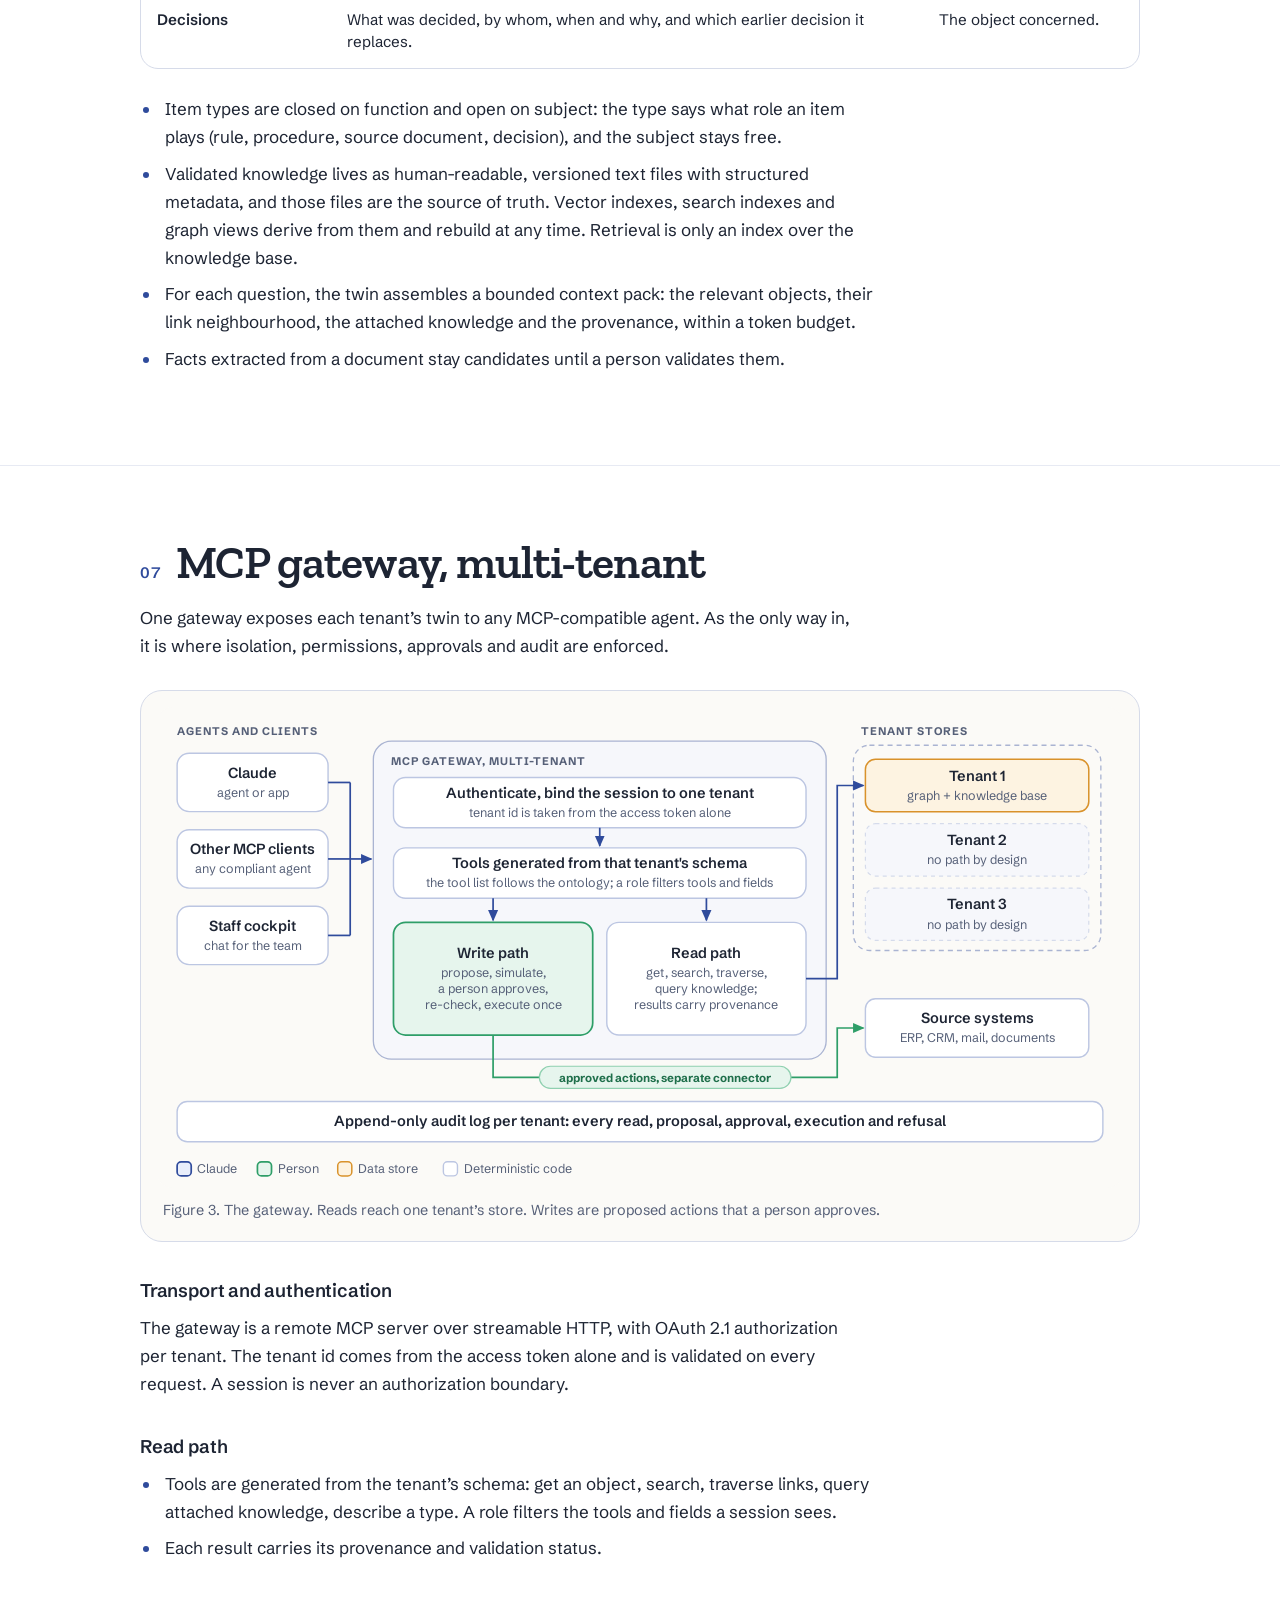
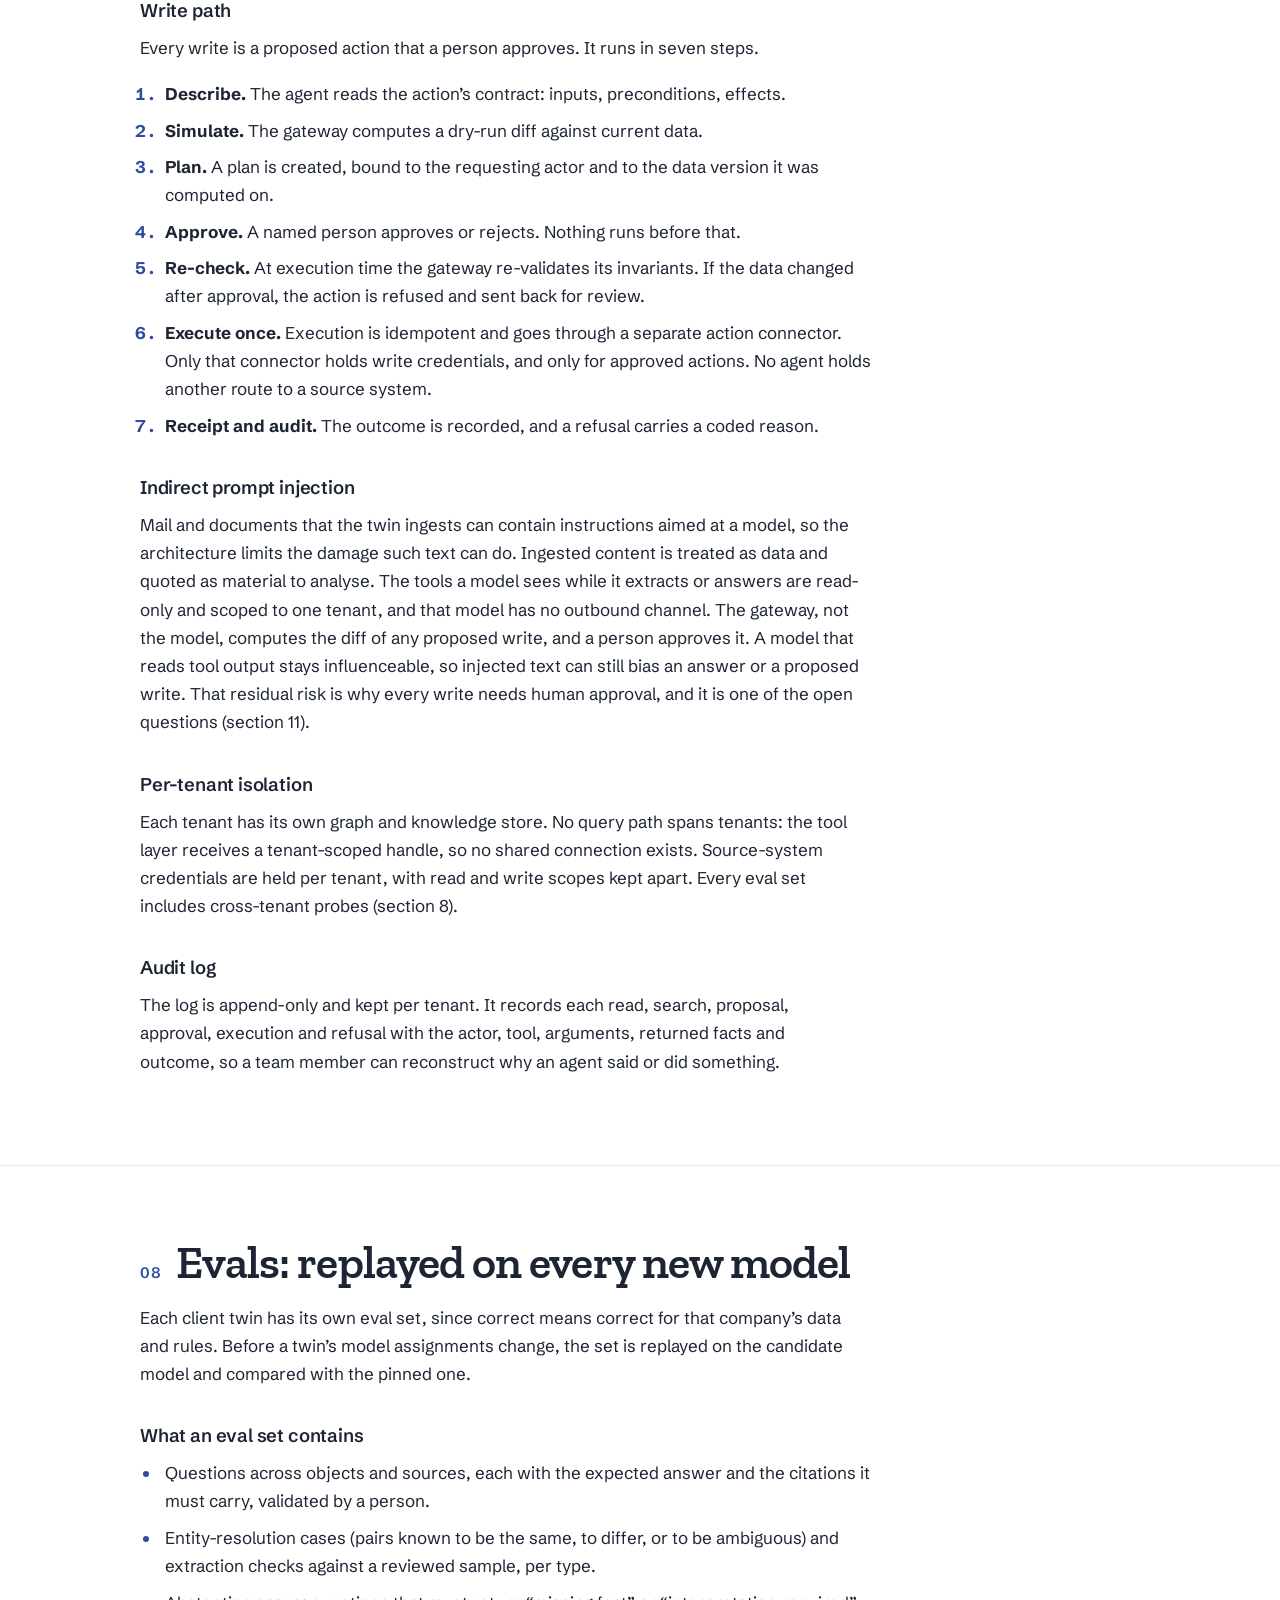
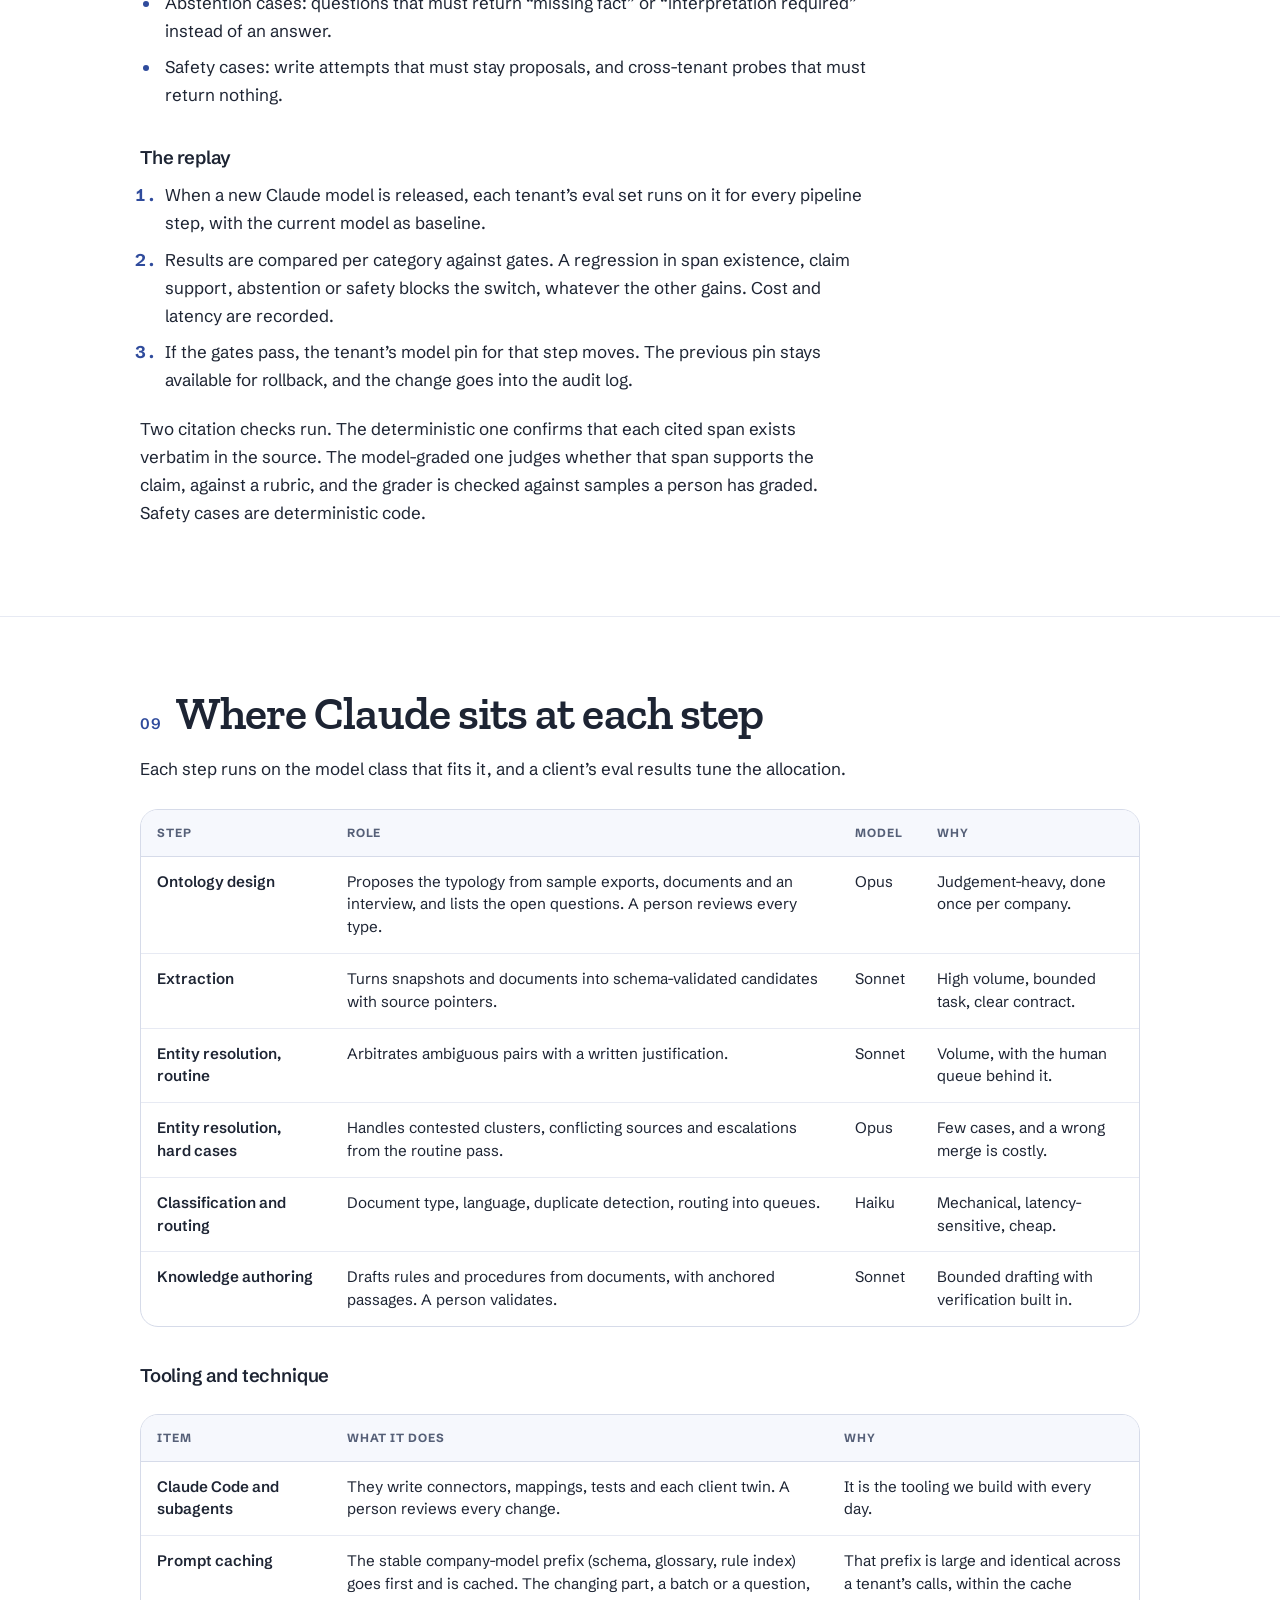
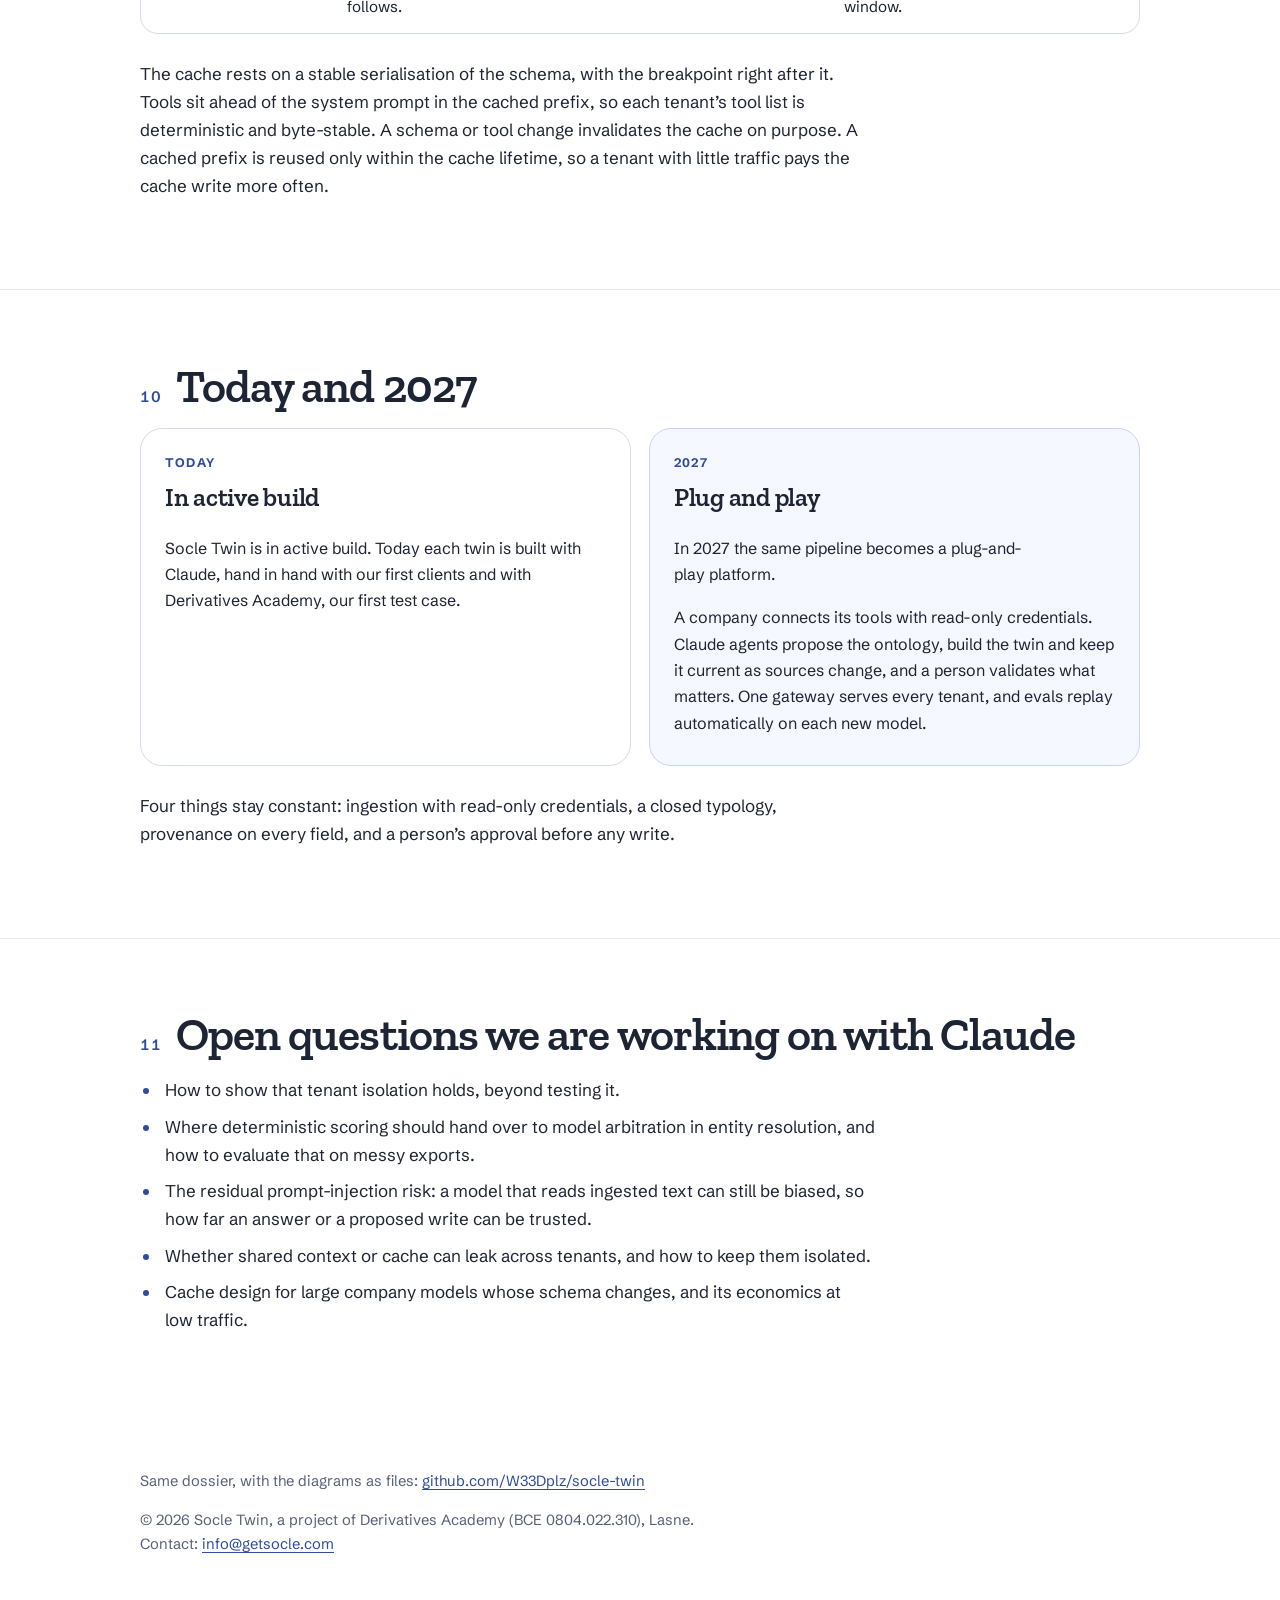
==== commit e0dd4037: "docs: architecture, ton de specification, sans exemples Co-Authored-By: Claude Opus 5.5 <noreply@ant" ====
--- a/architecture/index.html
+++ b/architecture/index.html
@@ -10,7 +10,7 @@
 <link rel="canonical" href="https://getsocle.com/architecture/">
 <meta property="og:type" content="article">
 <meta property="og:title" content="Architecture | Socle Twin">
-<meta property="og:description" content="An ontology-first digital twin of a small company, designed to be served to any AI agent through one multi-tenant MCP gateway.">
+<meta property="og:description" content="An ontology-first digital twin of a small company, served to any AI agent through one multi-tenant MCP gateway.">
 <meta property="og:url" content="https://getsocle.com/architecture/">
 <link rel="preconnect" href="https://fonts.googleapis.com">
 <link rel="preconnect" href="https://fonts.gstatic.com" crossorigin>
@@ -88,12 +88,12 @@
   .ar-tbl tbody th{font-size:.98rem;margin-bottom:2px}
   .ar-tbl td{margin-top:3px}
   .ar-tbl td::before{content:attr(data-l) " ";display:inline;font-size:.66rem;font-weight:700;letter-spacing:.07em;text-transform:uppercase;color:var(--mute);margin-right:5px}
-  .ar-tbl.tbl-dp td[data-l="Design"]{color:var(--mute);font-size:.84rem;line-height:1.38;margin-top:0}
-  .ar-tbl.tbl-dp td[data-l="Design"]::before{display:none}
+  .ar-tbl.tbl-dp td[data-l="How it works"]{color:var(--mute);font-size:.84rem;line-height:1.38;margin-top:0}
+  .ar-tbl.tbl-dp td[data-l="How it works"]::before{display:none}
   .ar-tbl.tbl-model tr{display:grid;grid-template-columns:1fr auto;column-gap:10px;align-items:baseline}
   .ar-tbl.tbl-model td{grid-column:1/-1}
   .ar-tbl.tbl-model td[data-l="Model"]{grid-column:2;grid-row:1;margin:0;font-weight:700;color:var(--brand)}
-  .ar-tbl.tbl-model td[data-l="Model"]::before,.ar-tbl.tbl-model td[data-l="Planned role"]::before{display:none}
+  .ar-tbl.tbl-model td[data-l="Model"]::before,.ar-tbl.tbl-model td[data-l="Role"]::before{display:none}
   .ar-tbl.tbl-model td[data-l="Why"]{display:none}
 }
 
@@ -185,7 +185,7 @@
   <div class="ar-wrap">
     <span class="ar-kick">Technical dossier</span>
     <h1>Socle Twin architecture</h1>
-    <p class="ar-lead">How Socle Twin is designed to build, update and serve an ontology-first digital twin of a small company, and where Claude does the work.</p>
+    <p class="ar-lead">How Socle Twin builds, updates and serves an ontology-first digital twin of a small company, and where Claude does the work.</p>
     <p class="ar-ver">Version 1, October 2026</p>
     <details class="ar-tocwrap" open><summary>On this page</summary><nav class="ar-toc" aria-label="On this page"><a href="#summary">Summary</a><a href="#data-path">Data path</a><a href="#ontology">Ontology</a><a href="#entity-resolution">Entity resolution</a><a href="#provenance">Provenance</a><a href="#knowledge-base">Knowledge base</a><a href="#gateway">MCP gateway</a><a href="#evals">Evals</a><a href="#claude">Claude’s role</a><a href="#trajectory">Today and 2027</a><a href="#open-questions">Open questions</a></nav></details>
   </div>
@@ -193,16 +193,12 @@
 
 <main id="main" class="ar-main">
 <section class="ar-sec" id="summary" aria-labelledby="h-summary"><div class="ar-wrap"><div class="ar-sh"><span class="ar-num" aria-hidden="true">01</span><h2 id="h-summary">Summary</h2></div>
-<p>Socle Twin is an ontology-first digital twin of a small or mid-sized company, designed in two parts that point at each other. A typed graph holds what the company is: clients, projects, invoices, people, documents and the links between them. A structured knowledge base holds how it works: rules, procedures, source documents and decisions, attached to the graph objects they govern.</p>
-<p>Ingestion connectors are designed to read the tools the company already runs, with read-only credentials. Claude is meant to do the reading, typing and matching, and people will validate what matters. Any agent, Claude or another, will reach the twin through one multi-tenant MCP gateway. The gateway is specified as read-only by default: a write exists only as a proposed action that a person approves.</p>
-<p>The company’s tools stay the system of record. Each value is designed to carry its provenance, each version to be dated and validated by a person, and each answer to cite its sources or state what is missing.</p>
-<p>Nothing described here runs end to end at a client today. What exists is a set of parts built by hand with Claude, listed in section 10.</p>
-<div class="ar-tiles"><div class="ar-tile" style="--c:#E8A33D"><h3>Closed typology</h3><p>A finite, versioned set of object and link types per company. Extraction should emit only what the schema allows.</p></div><div class="ar-tile" style="--c:#3FB27F"><h3>Read-only ingestion</h3><p>Ingestion connectors will hold read credentials only. Any write will take a separate path and start after a person approves.</p></div><div class="ar-tile" style="--c:#4A8CF2"><h3>Provenance per field</h3><p>Source, method, validity dates and validation status are meant to travel with each value.</p></div><div class="ar-tile" style="--c:#8B6BEA"><h3>Reversible</h3><p>Merges, versions and model switches should keep their lineage, so each can be audited or undone.</p></div></div>
-<h3>How to read the status chips</h3>
-<p>Sections 2 to 9 each carry a status chip. The plug-and-play platform we are aiming for appears only in section 10, in the future tense.</p>
-<ul class="ar-key"><li><span class="ar-chip is-proto">Prototyped</span><span>Done by hand with Claude on a client engagement, a prototype or synthetic data. It does not run as a system yet.</span></li><li><span class="ar-chip is-design">In design</span><span>Specified. Not built.</span></li></ul></div></section>
-<section class="ar-sec" id="data-path" aria-labelledby="h-data-path"><div class="ar-wrap"><div class="ar-sh"><span class="ar-num" aria-hidden="true">02</span><h2 id="h-data-path">Data path: from source system to agent</h2><span class="ar-chip is-proto">Prototyped</span></div><p class="ar-status">A read-only adapter feeding a canonical model ran on one prototype. The rest of the path is a design.</p>
-<p>The path has eight stages and runs in one direction. Ingestion is designed to be read-only, so no stage after the connectors can write to a source system. Any write goes through a separate, approval-gated path (section 7). Each stage is meant to be replayable from the one before it. When a source changes, the design calls for a new snapshot and a new graph version (section 5).</p>
+<p>Socle Twin is an ontology-first digital twin of a small or mid-sized company. It has two parts that point at each other. A typed graph holds what the company is: clients, projects, invoices, people, documents and the links between them. A structured knowledge base holds how it works: rules, procedures, source documents and decisions, attached to the graph objects they govern.</p>
+<p>Ingestion connectors read the tools the company already runs, with read-only credentials. Claude does the reading, typing and matching, and people validate what matters. Any agent, Claude or another, reaches the twin through one multi-tenant MCP gateway. The gateway is read-only by default: a write exists only as a proposed action that a person approves.</p>
+<p>The company’s tools stay the system of record. Each value carries its provenance, each version is dated and validated by a person, and each answer cites its sources or states what is missing.</p>
+<div class="ar-tiles"><div class="ar-tile" style="--c:#E8A33D"><h3>Closed typology</h3><p>A finite, versioned set of object and link types per company. Extraction emits only what the schema allows.</p></div><div class="ar-tile" style="--c:#3FB27F"><h3>Read-only ingestion</h3><p>Ingestion connectors hold read credentials only. Any write takes a separate path and starts after a person approves.</p></div><div class="ar-tile" style="--c:#4A8CF2"><h3>Provenance per field</h3><p>Source, method, validity dates and validation status travel with each value.</p></div><div class="ar-tile" style="--c:#8B6BEA"><h3>Reversible</h3><p>Merges, versions and model switches keep their lineage, so each can be audited or undone.</p></div></div></div></section>
+<section class="ar-sec" id="data-path" aria-labelledby="h-data-path"><div class="ar-wrap"><div class="ar-sh"><span class="ar-num" aria-hidden="true">02</span><h2 id="h-data-path">Data path: from source system to agent</h2></div>
+<p>The path has eight stages and runs in one direction. Ingestion is read-only, so no stage after the connectors can write to a source system. Any write goes through a separate, approval-gated path (section 7). Each stage replays from the one before it. When a source changes, a new snapshot produces a new graph version (section 5).</p>
 <figure class="ar-fig" id="fig-data-path"><div class="ar-svg-w"><svg class="dg" viewBox="0 0 960 364" role="img" aria-labelledby="dp-w-ti dp-w-de" preserveAspectRatio="xMidYMid meet">
 <title id="dp-w-ti">Data path of Socle Twin</title><desc id="dp-w-de">Eight stages in one direction: company tools, read-only connectors, raw snapshots, Claude extraction, typed canonical graph, knowledge base, MCP gateway, agents and clients. A person reviews candidates between extraction and the graph.</desc>
 <style>.dg text{font-family:'Schibsted Grotesk','Helvetica Neue',Arial,sans-serif;fill:#1d2433}
@@ -295,7 +291,7 @@
 <path class="ar" d="M460.0 226.0 L498.0 226.0" marker-end="url(#dp-w-ah)"/>
 <path class="ar" d="M700.0 226.0 L738.0 226.0" marker-end="url(#dp-w-ah)"/>
 <path class="wall" d="M20 294 H940"/>
-<text x="480.0" y="316.0" class="s ctr">Provenance and the audit trail are designed to follow each record from stage 3 to stage 8. Writes never use this path (see Figure 3).</text>
+<text x="480.0" y="316.0" class="s ctr">Provenance and the audit trail follow each record from stage 3 to stage 8. Writes never use this path (see Figure 3).</text>
 <rect class="cl" x="20.0" y="334.0" width="14" height="14" rx="4"/>
 <text class="s" x="40.0" y="345.0">Claude</text>
 <rect class="hu" x="99.8" y="334.0" width="14" height="14" rx="4"/>
@@ -393,7 +389,7 @@
 <path class="ar" d="M180.0 544.0 L180.0 562.0" marker-end="url(#dp-n-ah)"/>
 <rect class="pill-hu" x="175.0" y="306.0" width="150.0" height="22" rx="11" stroke-width="1.2"/>
 <text class="pl pill-hu-t ctr" x="250.0" y="321.2">human review queue</text>
-<text class="lb ctr" x="180.0" y="648.0">Provenance and audit should follow each record.</text>
+<text class="lb ctr" x="180.0" y="648.0">Provenance and audit follow each record.</text>
 <text class="lb ctr" x="180.0" y="666.0">Writes never use this path (see Figure 3).</text>
 <rect class="cl" x="14.0" y="684.0" width="14" height="14" rx="4"/>
 <text class="s" x="34.0" y="695.0">Claude</text>
@@ -403,17 +399,17 @@
 <text class="s" x="34.0" y="717.0">Data store</text>
 <rect class="bx" x="119.0" y="706.0" width="14" height="14" rx="4"/>
 <text class="s" x="139.0" y="717.0">Deterministic code</text>
-</svg></div><figcaption>Figure 1. The designed data path. Blue marks steps where a model runs, green marks people, amber marks data stores.</figcaption></figure>
-<div class="ar-tw"><table class="ar-tbl tbl-dp"><thead><tr><th scope="col">Stage</th><th scope="col">Design</th><th scope="col">Invariant</th></tr></thead><tbody><tr><th scope="row" data-l="Stage">1. Company tools</th><td data-l="Design">ERP, CRM, mail, documents and spreadsheets remain the system of record.</td><td data-l="Invariant">The twin build does not modify a source system.</td></tr><tr><th scope="row" data-l="Stage">2. Read-only connectors</th><td data-l="Design">One adapter per source type, behind a replaceable interface, with a conversion contract per type. Credentials are read-only.</td><td data-l="Invariant">No business object mirrors a single connector row.</td></tr><tr><th scope="row" data-l="Stage">3. Raw snapshots</th><td data-l="Design">Each pull is stored as captured, with a content hash and a capture time.</td><td data-l="Invariant">Snapshots are immutable, so later stages can rerun without calling the source.</td></tr><tr><th scope="row" data-l="Stage">4. Extraction</th><td data-l="Design">Claude turns snapshots into candidate objects, links and properties that fit the closed typology.</td><td data-l="Invariant">Output is validated against the schema, and each candidate points to the span it came from. Malformed output is rejected and logged.</td></tr><tr><th scope="row" data-l="Stage">5. Typed canonical graph</th><td data-l="Design">Entity resolution (section 4) merges candidates into canonical objects, stored as dated versions.</td><td data-l="Invariant">Canonical ids are immutable. Source references stay attached as system and external-id pairs.</td></tr><tr><th scope="row" data-l="Stage">6. Knowledge base</th><td data-l="Design">Rules, procedures, documents and decisions attach to the objects they govern (section 6).</td><td data-l="Invariant">An item without a valid attachment point is held back from publication.</td></tr><tr><th scope="row" data-l="Stage">7. MCP gateway</th><td data-l="Design">Tools are generated from each tenant’s schema and served per tenant (section 7).</td><td data-l="Invariant">Read-only by default. Writes follow the separate approval path.</td></tr><tr><th scope="row" data-l="Stage">8. Agents and clients</th><td data-l="Design">Claude, other MCP clients, a staff cockpit.</td><td data-l="Invariant">Any of them can be swapped without changing the twin.</td></tr></tbody></table></div></div></section>
-<section class="ar-sec" id="ontology" aria-labelledby="h-ontology"><div class="ar-wrap"><div class="ar-sh"><span class="ar-num" aria-hidden="true">03</span><h2 id="h-ontology">Ontology-first model</h2><span class="ar-chip is-proto">Prototyped</span></div><p class="ar-status">A closed typology was used on one client’s documents and in a legal-corpus prototype. The per-company design below is the target.</p>
-<p>The ontology comes before the data. For each company we will write a closed typology: a finite list of object types and link types, each with typed properties, identity rules and cardinalities. Extraction will emit only instances of declared types. If the schema cannot place something, it will go to a quarantine list for a person to look at, and no new type will appear on its own. A change to the typology will be a versioned schema change that a person reviews and diffs like code.</p>
+</svg></div><figcaption>Figure 1. The data path. Blue marks steps where a model runs, green marks people, amber marks data stores.</figcaption></figure>
+<div class="ar-tw"><table class="ar-tbl tbl-dp"><thead><tr><th scope="col">Stage</th><th scope="col">How it works</th><th scope="col">Invariant</th></tr></thead><tbody><tr><th scope="row" data-l="Stage">1. Company tools</th><td data-l="How it works">ERP, CRM, mail, documents and spreadsheets remain the system of record.</td><td data-l="Invariant">The twin build never modifies a source system.</td></tr><tr><th scope="row" data-l="Stage">2. Read-only connectors</th><td data-l="How it works">One adapter per source type sits behind a replaceable interface, with a conversion contract per type. Credentials are read-only.</td><td data-l="Invariant">No business object mirrors a single connector row.</td></tr><tr><th scope="row" data-l="Stage">3. Raw snapshots</th><td data-l="How it works">Each pull is stored as captured, with a content hash and a capture time.</td><td data-l="Invariant">Snapshots are immutable, so later stages rerun without calling the source.</td></tr><tr><th scope="row" data-l="Stage">4. Extraction</th><td data-l="How it works">Claude turns snapshots into candidate objects, links and properties that fit the closed typology.</td><td data-l="Invariant">Output is validated against the schema, and each candidate points to the span it came from. Malformed output is rejected and logged.</td></tr><tr><th scope="row" data-l="Stage">5. Typed canonical graph</th><td data-l="How it works">Entity resolution (section 4) merges candidates into canonical objects, stored as dated versions.</td><td data-l="Invariant">Canonical ids are immutable. Source references stay attached as system and external-id pairs.</td></tr><tr><th scope="row" data-l="Stage">6. Knowledge base</th><td data-l="How it works">Rules, procedures, documents and decisions attach to the objects they govern (section 6).</td><td data-l="Invariant">An item without a valid attachment point is held back from publication.</td></tr><tr><th scope="row" data-l="Stage">7. MCP gateway</th><td data-l="How it works">Tools are generated from each tenant’s schema and served per tenant (section 7).</td><td data-l="Invariant">Read-only by default. Writes follow the separate approval path.</td></tr><tr><th scope="row" data-l="Stage">8. Agents and clients</th><td data-l="How it works">Claude, other MCP clients, a staff cockpit.</td><td data-l="Invariant">Any of them can be swapped without changing the twin.</td></tr></tbody></table></div></div></section>
+<section class="ar-sec" id="ontology" aria-labelledby="h-ontology"><div class="ar-wrap"><div class="ar-sh"><span class="ar-num" aria-hidden="true">03</span><h2 id="h-ontology">Ontology-first model</h2></div>
+<p>The ontology comes before the data. For each company we write a closed typology: a finite list of object types and link types, each with typed properties, identity rules and cardinalities. Extraction emits only instances of declared types. If the schema cannot place something, it goes to a quarantine list for a person to look at, and no new type appears on its own. A change to the typology is a versioned schema change that a person reviews and diffs like code.</p>
 <h3>What a type declaration carries</h3>
 <dl class="ar-defs"><div><dt>Identity</dt><dd>The fields that identify an instance, and how it is matched across sources.</dd></div><div><dt>Typed properties</dt><dd>Scalar types, enumerations, money with currency, dates, references, computed properties.</dd></div><div><dt>Links</dt><dd>Named, directed, typed at both ends, with a cardinality.</dd></div><div><dt>Source mappings</dt><dd>How each connected system’s records map onto the type, with the mapping version.</dd></div><div><dt>Constraints</dt><dd>Required fields, allowed ranges and cross-field checks, run at extraction time.</dd></div><div><dt>Version</dt><dd>Every change is a new schema version, and data records the version it conforms to.</dd></div></dl>
 <h3>Why closed rather than open</h3>
-<ul><li>A reviewer can read a company’s whole vocabulary in one sitting and diff it between versions. An open-ended vocabulary cannot be reviewed that way.</li><li>With a finite set of types and links, each question will be a parameterised traversal over known shapes. No model will write free-form queries, so the query surface can be listed, tested and permissioned.</li><li>Extraction output will be checked against the schema, so an invented type or field will be rejected before it reaches the graph.</li><li>The gateway will generate its tools from the schema (section 7). The tool list will follow the ontology, and a schema change will change the tools.</li></ul>
-<p>The typology can still grow, through reviewed versions only.</p></div></section>
-<section class="ar-sec" id="entity-resolution" aria-labelledby="h-entity-resolution"><div class="ar-wrap"><div class="ar-sh"><span class="ar-num" aria-hidden="true">04</span><h2 id="h-entity-resolution">Entity resolution</h2><span class="ar-chip is-proto">Prototyped</span></div><p class="ar-status">One matching pass ran with Claude on synthetic exports. Scoring, routing and the review queue are specified and unbuilt.</p>
-<p>One client can appear as a line in the CRM, an invoice header in the ERP, a short name in a spreadsheet and a sender in a mail thread. Resolution is designed to turn those mentions into one canonical object, with a score, a reason and a way back.</p>
+<ul><li>A reviewer reads a company’s whole vocabulary in one sitting and diffs it between versions. An open-ended vocabulary cannot be reviewed that way.</li><li>With a finite set of types and links, each question is a parameterised traversal over known shapes. No model writes free-form queries, so the query surface can be listed, tested and permissioned.</li><li>Extraction output is checked against the schema, so an invented type or field is rejected before it reaches the graph.</li><li>The gateway generates its tools from the schema (section 7). The tool list follows the ontology, and a schema change changes the tools.</li></ul>
+<p>The typology still grows, through reviewed versions only.</p></div></section>
+<section class="ar-sec" id="entity-resolution" aria-labelledby="h-entity-resolution"><div class="ar-wrap"><div class="ar-sh"><span class="ar-num" aria-hidden="true">04</span><h2 id="h-entity-resolution">Entity resolution</h2></div>
+<p>One client appears as a line in the CRM, an invoice header in the ERP, a short name in a spreadsheet and a sender in a mail thread. Resolution turns those mentions into one canonical object, with a score, a reason and a way back.</p>
 <figure class="ar-fig" id="fig-entity-resolution"><div class="ar-svg-w"><svg class="dg" viewBox="0 0 960 508" role="img" aria-labelledby="er-w-ti er-w-de" preserveAspectRatio="xMidYMid meet">
 <title id="er-w-ti">Entity resolution pipeline</title><desc id="er-w-de">Mentions are grouped by blocking, scored in pairs and routed by score band. Strong matches link; ambiguous pairs go to Claude, which returns a verdict with a written rationale; uncertain verdicts go to a human review queue; clear non-matches stay distinct. Merges keep reversible lineage.</desc>
 <style>.dg text{font-family:'Schibsted Grotesk','Helvetica Neue',Arial,sans-serif;fill:#1d2433}
@@ -508,7 +504,7 @@
 <text class="lb" x="880.0" y="222.0" style="text-anchor:start">accept</text>
 <path class="arh" d="M870.0 336.0 L870.0 370.0 L732.0 370.0" marker-end="url(#er-w-ahh)"/>
 <text class="lb" x="880.0" y="358.0" style="text-anchor:start">reject</text>
-<text x="480.0" y="438.0" class="s ctr">Each decision will store score, evidence, rationale, model version and reviewer, and a merge can be undone from its lineage.</text>
+<text x="480.0" y="438.0" class="s ctr">Each decision stores score, evidence, rationale, model version and reviewer, and a merge can be undone from its lineage.</text>
 <text x="480.0" y="458.0" class="s ctr">Until enough human-reviewed pairs exist to calibrate the score, every Claude verdict goes to the human queue.</text>
 <rect class="cl" x="20.0" y="478.0" width="14" height="14" rx="4"/>
 <text class="s" x="40.0" y="489.0">Claude</text>
@@ -612,28 +608,28 @@
 <path class="ar" d="M300.0 294.0 L300.0 574.0" marker-end="url(#er-n-ah)"/>
 <path class="arh" d="M234.0 498.0 L300.0 498.0"/>
 <text class="lb ctr" x="267.0" y="492.0">reject</text>
-<text class="lb ctr" x="180.0" y="684.0">Each decision will be logged with score, evidence and reviewer.</text>
+<text class="lb ctr" x="180.0" y="684.0">Each decision is logged with score, evidence and reviewer.</text>
 <text class="lb ctr" x="180.0" y="702.0">Until the score is calibrated, every verdict goes to the queue.</text>
-</svg></div><figcaption>Figure 2. Entity resolution as designed. Strong matches link, ambiguous pairs go to Claude, and uncertain verdicts go to a person.</figcaption></figure>
-<ol><li><strong>Exact rules.</strong> Shared identifiers (registration numbers, account ids, verified email addresses) will link mentions deterministically, with no model involved.</li><li><strong>Blocking.</strong> Cheap keys (normalised name tokens, identifier prefixes, phonetic and n-gram keys, shared contacts) will group mentions into blocks, and only mentions in the same block will be compared.</li><li><strong>Pairwise scoring.</strong> Within a block, each pair will get field-level similarity features chosen per type (names, addresses, amounts, dates, shared relations). They will combine into a calibrated score, with the per-field evidence kept beside it.</li><li><strong>Routing by score zone.</strong> The calibrated pairwise score will route each pair into one of three zones: an auto-merge zone, an auto-reject zone, and an ambiguous zone that goes to Claude.</li><li><strong>Claude arbitration.</strong> Claude will receive the two mentions, the field evidence and the surrounding graph context, and return a verdict (same, different or unsure) with a written justification citing that evidence. Sonnet is planned for the volume, Opus for contested or high-impact cases.</li><li><strong>Verdicts and the human queue.</strong> A “same” verdict that the score supports will merge, and a “different” one will take the reject exit. An “unsure” verdict, or any verdict that goes against the score, will go to a person with the rationale already written. The zone boundaries will apply to the calibrated score from step 3, validated against reviewed pairs, and never to a confidence the model reports about itself. Until enough reviewed pairs exist to calibrate it, every Claude verdict will go to the queue. Each accept, reject or split will be stored as a labelled example.</li><li><strong>Merge with reversible lineage.</strong> A merge will be recorded as an event and will overwrite nothing. The canonical object will keep its member mentions and their source references, and the log will record score, evidence, rationale, model version and reviewer. An unmerge will replay from that log.</li></ol>
+</svg></div><figcaption>Figure 2. Entity resolution. Strong matches link, ambiguous pairs go to Claude, and unsure or conflicting verdicts go to a person.</figcaption></figure>
+<ol><li><strong>Exact rules.</strong> Shared identifiers (registration numbers, account ids, verified email addresses) link mentions deterministically, with no model involved.</li><li><strong>Blocking.</strong> Cheap keys (normalised name tokens, identifier prefixes, phonetic and n-gram keys, shared contacts) group mentions into blocks, and only mentions in the same block are compared.</li><li><strong>Pairwise scoring.</strong> Within a block, each pair gets field-level similarity features chosen per type (names, addresses, amounts, dates, shared relations). They combine into a calibrated score, with the per-field evidence kept beside it.</li><li><strong>Routing by score zone.</strong> The calibrated pairwise score routes each pair into one of three zones: an auto-merge zone, an auto-reject zone, and an ambiguous zone that goes to Claude.</li><li><strong>Claude arbitration.</strong> Claude receives the two mentions, the field evidence and the surrounding graph context, and returns a verdict (same, different or unsure) with a written justification citing that evidence. Sonnet handles the volume, Opus the contested or high-impact cases.</li><li><strong>Verdicts and the human queue.</strong> A “same” verdict that the score supports merges, and a “different” one takes the reject exit. An “unsure” verdict, or any verdict that goes against the score, goes to a person with the rationale already written. The zone boundaries apply to the calibrated score from step 3, validated against reviewed pairs, and never to a confidence the model reports about itself. Until enough reviewed pairs exist to calibrate it, every Claude verdict goes to the queue. Each accept, reject or split is stored as a labelled example.</li><li><strong>Merge with reversible lineage.</strong> A merge is recorded as an event and overwrites nothing. The canonical object keeps its member mentions and their source references, and the log records score, evidence, rationale, model version and reviewer. An unmerge replays from that log.</li></ol>
 <h3>Safeguards</h3>
-<ul><li>Rejected pairs will go into a cannot-link memory and will never be proposed again. Every merge will be checked against that memory, so a chain of plausible links cannot join two things that a person kept apart.</li><li>A match across languages, regions or legal entities will never be auto-confirmed. It will stay marked “to confirm” until a person validates it.</li></ul>
-<p>What ran so far: one matching pass on synthetic exports, with the same client written several ways across an ERP export, a timesheet and a tracking spreadsheet. Claude resolved the variants to one entity, gave a reason and flagged a mismatch in amounts between the sources. We have no accuracy figures yet. Measuring them per client is the job of the eval sets in section 8.</p></div></section>
-<section class="ar-sec" id="provenance" aria-labelledby="h-provenance"><div class="ar-wrap"><div class="ar-sh"><span class="ar-num" aria-hidden="true">05</span><h2 id="h-provenance">Provenance per field, versions validated by people</h2><span class="ar-chip is-proto">Prototyped</span></div><p class="ar-status">Prototypes keep source references and frozen traces. The full per-field model, with both time axes, is specified and not built.</p>
-<p>Each value will be stored as a fact with its own history instead of a bare column value.</p>
+<ul><li>Rejected pairs go into a cannot-link memory and are never proposed again. Every merge is checked against that memory, so a chain of plausible links cannot join two things that a person kept apart.</li><li>A match across languages, regions or legal entities is never auto-confirmed. It stays marked “to confirm” until a person validates it.</li></ul>
+<p>Accuracy is measured per client on the eval sets (section 8).</p></div></section>
+<section class="ar-sec" id="provenance" aria-labelledby="h-provenance"><div class="ar-wrap"><div class="ar-sh"><span class="ar-num" aria-hidden="true">05</span><h2 id="h-provenance">Provenance per field, versions validated by people</h2></div>
+<p>Each value is stored as a fact with its own history instead of a bare column value.</p>
 <div class="ar-rec" role="group" aria-label="Fields of a stored fact"><div class="ar-rec-h">One stored fact</div><dl><div><dt>value</dt><dd>the value itself, typed by the schema</dd></div><div><dt>source</dt><dd>system, external id, snapshot id and the span: page, cell or character range</dd></div><div><dt>method</dt><dd>a deterministic rule, or the model and its version</dd></div><div><dt>status</dt><dd>candidate, validated or rejected</dd></div><div><dt>valid time</dt><dd>from and to: when it was true for the company</dd></div><div><dt>transaction time</dt><dd>when the twin recorded it</dd></div><div><dt>validation</dt><dd>who validated it, and when</dd></div></dl></div>
 <h3>A bitemporal model</h3>
-<p>The store will be bitemporal. Valid time says when something was true for the company, and transaction time says when the twin recorded it. Two questions then have exact answers: what was true on 3 March, and what did we believe on 3 March. A correction will overwrite nothing. It will add a version with a later transaction time, so earlier answers can be reproduced.</p>
+<p>The store is bitemporal. Valid time says when something was true for the company, and transaction time says when the twin recorded it. Two questions then have exact answers: what was true on 3 March, and what did we believe on 3 March. A correction overwrites nothing. It adds a version with a later transaction time, so earlier answers can be reproduced.</p>
 <h3>Validated versions</h3>
-<p>A fact will start as a candidate and become established once a person validates it. Depending on its role, an agent will see validated facts only, or also labelled candidates. When two sources disagree, both facts will be kept with their provenance.</p>
+<p>A fact starts as a candidate and becomes established once a person validates it. Depending on its role, an agent sees validated facts only, or also labelled candidates. When two sources disagree, both facts are kept with their provenance.</p>
 <h3>Citations</h3>
-<p>The gateway will return each value with its provenance chain: version, source reference, snapshot, span. Before an answer ships, every cited span will be checked mechanically against the source text: the quoted passage must occur at the stated location and match its stored hash. An answer that cannot be traced will say so. Missing information is a result of its own (“missing fact”, “interpretation required”), so the system can abstain instead of filling the gap.</p></div></section>
-<section class="ar-sec" id="knowledge-base" aria-labelledby="h-knowledge-base"><div class="ar-wrap"><div class="ar-sh"><span class="ar-num" aria-hidden="true">06</span><h2 id="h-knowledge-base">Knowledge base</h2><span class="ar-chip is-proto">Prototyped</span></div><p class="ar-status">A legal-corpus prototype exercised verbatim documents and typed rules with four evaluation states. Attachment to graph objects is in design.</p>
-<p>The graph says what exists. The knowledge base is meant to say how the company works, and it will attach to graph objects so that one lookup returns both.</p>
-<div class="ar-tw"><table class="ar-tbl"><thead><tr><th scope="col">Item</th><th scope="col">What it is</th><th scope="col">Attaches to</th></tr></thead><tbody><tr><th scope="row" data-l="Item">Rules</th><td data-l="What it is">Typed, dated and sourced. Each rule is meant to evaluate, per object, to one of four states: satisfied, not satisfied, missing fact, interpretation required.</td><td data-l="Attaches to">An object type, evaluated per object.</td></tr><tr><th scope="row" data-l="Item">Procedures</th><td data-l="What it is">Ordered steps with owners and preconditions.</td><td data-l="Attaches to">The process or object type they govern.</td></tr><tr><th scope="row" data-l="Item">Documents</th><td data-l="What it is">Kept verbatim. Passages are anchored by document, page, version and content hash, so a quotation can be checked.</td><td data-l="Attaches to">The objects they describe.</td></tr><tr><th scope="row" data-l="Item">Decisions</th><td data-l="What it is">What was decided, by whom, when and why, and which earlier decision it replaces.</td><td data-l="Attaches to">The object concerned.</td></tr></tbody></table></div>
-<ul><li>Item types are specified as closed on function and open on subject: the type says what role an item plays (rule, procedure, source document, decision), and the subject stays free.</li><li>Validated knowledge will live as human-readable, versioned text files with structured metadata, and those files are the source of truth. Vector indexes, search indexes and graph views will derive from them and can be rebuilt at any time. Retrieval is only an index over the knowledge base.</li><li>For each question, the twin will assemble a bounded context pack: the relevant objects, their link neighbourhood, the attached knowledge and the provenance, within a token budget.</li><li>Facts extracted from a document will stay candidates until a person validates them.</li></ul></div></section>
-<section class="ar-sec" id="gateway" aria-labelledby="h-gateway"><div class="ar-wrap"><div class="ar-sh"><span class="ar-num" aria-hidden="true">07</span><h2 id="h-gateway">MCP gateway, multi-tenant</h2><span class="ar-chip is-design">In design</span></div><p class="ar-status">A read-only MCP server with schema-generated tools and a human-approval gate on outbound messages was prototyped on the legal corpus.</p>
-<p>One gateway is specified to expose each tenant’s twin to any MCP-compatible agent. As the only way in, it is where isolation, permissions, approvals and audit will be enforced.</p>
+<p>The gateway returns each value with its provenance chain: version, source reference, snapshot, span. Before an answer ships, every cited span is checked mechanically against the source text: the quoted passage occurs at the stated location and matches its stored hash. An answer that cannot be traced says so. Missing information is a result of its own (“missing fact”, “interpretation required”), so the system abstains instead of filling the gap.</p></div></section>
+<section class="ar-sec" id="knowledge-base" aria-labelledby="h-knowledge-base"><div class="ar-wrap"><div class="ar-sh"><span class="ar-num" aria-hidden="true">06</span><h2 id="h-knowledge-base">Knowledge base</h2></div>
+<p>The graph says what exists. The knowledge base says how the company works, and it attaches to graph objects so that one lookup returns both.</p>
+<div class="ar-tw"><table class="ar-tbl"><thead><tr><th scope="col">Item</th><th scope="col">What it is</th><th scope="col">Attaches to</th></tr></thead><tbody><tr><th scope="row" data-l="Item">Rules</th><td data-l="What it is">Typed, dated and sourced. Each rule evaluates, per object, to one of four states: satisfied, not satisfied, missing fact, interpretation required.</td><td data-l="Attaches to">An object type, evaluated per object.</td></tr><tr><th scope="row" data-l="Item">Procedures</th><td data-l="What it is">Ordered steps with owners and preconditions.</td><td data-l="Attaches to">The process or object type they govern.</td></tr><tr><th scope="row" data-l="Item">Documents</th><td data-l="What it is">Kept verbatim. Passages are anchored by document, page, version and content hash, so a quotation can be checked.</td><td data-l="Attaches to">The objects they describe.</td></tr><tr><th scope="row" data-l="Item">Decisions</th><td data-l="What it is">What was decided, by whom, when and why, and which earlier decision it replaces.</td><td data-l="Attaches to">The object concerned.</td></tr></tbody></table></div>
+<ul><li>Item types are closed on function and open on subject: the type says what role an item plays (rule, procedure, source document, decision), and the subject stays free.</li><li>Validated knowledge lives as human-readable, versioned text files with structured metadata, and those files are the source of truth. Vector indexes, search indexes and graph views derive from them and rebuild at any time. Retrieval is only an index over the knowledge base.</li><li>For each question, the twin assembles a bounded context pack: the relevant objects, their link neighbourhood, the attached knowledge and the provenance, within a token budget.</li><li>Facts extracted from a document stay candidates until a person validates them.</li></ul></div></section>
+<section class="ar-sec" id="gateway" aria-labelledby="h-gateway"><div class="ar-wrap"><div class="ar-sh"><span class="ar-num" aria-hidden="true">07</span><h2 id="h-gateway">MCP gateway, multi-tenant</h2></div>
+<p>One gateway exposes each tenant’s twin to any MCP-compatible agent. As the only way in, it is where isolation, permissions, approvals and audit are enforced.</p>
 <figure class="ar-fig" id="fig-mcp-gateway"><div class="ar-svg-w"><svg class="dg" viewBox="0 0 960 478" role="img" aria-labelledby="gw-w-ti gw-w-de" preserveAspectRatio="xMidYMid meet">
 <title id="gw-w-ti">Multi-tenant MCP gateway</title><desc id="gw-w-de">Agents connect to one MCP gateway. The gateway authenticates and binds the session to one tenant, generates tools from that tenant&#x27;s schema, and splits into a read path and a write path. Reads reach only the session&#x27;s tenant store. Writes are proposed actions that a person approves before they reach source systems. An append-only audit log records everything.</desc>
 <style>.dg text{font-family:'Schibsted Grotesk','Helvetica Neue',Arial,sans-serif;fill:#1d2433}
@@ -828,36 +824,37 @@
 <rect class="bx" x="14.0" y="710.0" width="332.0" height="52.0" rx="10"/>
 <text x="180.0" y="731.2" class="t ctr">Append-only audit log per tenant</text>
 <text x="180.0" y="750.2" class="s ctr">every read, proposal, approval, execution</text>
-</svg></div><figcaption>Figure 3. The gateway as designed. Reads reach one tenant’s store. Writes are proposed actions that a person approves.</figcaption></figure>
+</svg></div><figcaption>Figure 3. The gateway. Reads reach one tenant’s store. Writes are proposed actions that a person approves.</figcaption></figure>
 <h3>Transport and authentication</h3>
-<p>The gateway is designed as a remote MCP server over streamable HTTP, with OAuth 2.1 authorization per tenant. The tenant id will be taken from the access token alone and validated on every request. A session will not be an authorization boundary.</p>
+<p>The gateway is a remote MCP server over streamable HTTP, with OAuth 2.1 authorization per tenant. The tenant id comes from the access token alone and is validated on every request. A session is never an authorization boundary.</p>
 <h3>Read path</h3>
-<ul><li>Tools will be generated from the tenant’s schema: get an object, search, traverse links, query attached knowledge, describe a type. A role will filter the tools and fields a session sees.</li><li>Each result will carry its provenance and validation status.</li></ul>
+<ul><li>Tools are generated from the tenant’s schema: get an object, search, traverse links, query attached knowledge, describe a type. A role filters the tools and fields a session sees.</li><li>Each result carries its provenance and validation status.</li></ul>
 <h3>Write path</h3>
-<p>Writes are specified as proposed actions, in seven steps.</p>
-<ol><li><strong>Describe.</strong> The agent reads the action’s contract: inputs, preconditions, effects.</li><li><strong>Simulate.</strong> The gateway computes a dry-run diff against current data.</li><li><strong>Plan.</strong> A plan is created, bound to the requesting actor and to the data version it was computed on.</li><li><strong>Approve.</strong> A named person approves or rejects. Nothing runs before that.</li><li><strong>Re-check.</strong> At execution time the gateway re-validates its invariants. If the data changed after approval, the action is refused and sent back for review.</li><li><strong>Execute once.</strong> Execution is idempotent and goes through a separate action connector. Only that connector holds write credentials, and only for approved actions. No agent will hold another route to a source system.</li><li><strong>Receipt and audit.</strong> The outcome is recorded, and a refusal carries a coded reason.</li></ol>
+<p>Every write is a proposed action that a person approves. It runs in seven steps.</p>
+<ol><li><strong>Describe.</strong> The agent reads the action’s contract: inputs, preconditions, effects.</li><li><strong>Simulate.</strong> The gateway computes a dry-run diff against current data.</li><li><strong>Plan.</strong> A plan is created, bound to the requesting actor and to the data version it was computed on.</li><li><strong>Approve.</strong> A named person approves or rejects. Nothing runs before that.</li><li><strong>Re-check.</strong> At execution time the gateway re-validates its invariants. If the data changed after approval, the action is refused and sent back for review.</li><li><strong>Execute once.</strong> Execution is idempotent and goes through a separate action connector. Only that connector holds write credentials, and only for approved actions. No agent holds another route to a source system.</li><li><strong>Receipt and audit.</strong> The outcome is recorded, and a refusal carries a coded reason.</li></ol>
 <h3>Indirect prompt injection</h3>
-<p>Mail and documents that the twin ingests may contain instructions aimed at a model, so the design aims to limit the damage. Ingested content will be treated as data and quoted as material to analyse. The tools a model sees while it extracts or answers will be read-only and scoped to one tenant, and that model will have no outbound channel. The gateway, not the model, will compute the diff of any proposed write, and a person will approve it. A model that reads tool output stays influenceable, so injected text can still bias an answer or a proposed write. That residual risk is why every write needs human approval, and it is listed in the open questions (section 11).</p>
+<p>Mail and documents that the twin ingests can contain instructions aimed at a model, so the architecture limits the damage such text can do. Ingested content is treated as data and quoted as material to analyse. The tools a model sees while it extracts or answers are read-only and scoped to one tenant, and that model has no outbound channel. The gateway, not the model, computes the diff of any proposed write, and a person approves it. A model that reads tool output stays influenceable, so injected text can still bias an answer or a proposed write. That residual risk is why every write needs human approval, and it is one of the open questions (section 11).</p>
 <h3>Per-tenant isolation</h3>
-<p>Each tenant will get its own graph and knowledge store. No query path will span tenants: the tool layer is designed to receive a tenant-scoped handle, so no shared connection exists. Source-system credentials will be held per tenant, with read and write scopes kept apart. Every eval set is planned to include cross-tenant probes (section 8).</p>
+<p>Each tenant has its own graph and knowledge store. No query path spans tenants: the tool layer receives a tenant-scoped handle, so no shared connection exists. Source-system credentials are held per tenant, with read and write scopes kept apart. Every eval set includes cross-tenant probes (section 8).</p>
 <h3>Audit log</h3>
-<p>The log will be append-only and kept per tenant. It will record each read, search, proposal, approval, execution and refusal with the actor, tool, arguments, returned facts and outcome, so a team member can reconstruct why an agent said or did something.</p></div></section>
-<section class="ar-sec" id="evals" aria-labelledby="h-evals"><div class="ar-wrap"><div class="ar-sh"><span class="ar-num" aria-hidden="true">08</span><h2 id="h-evals">Evals: replayed on every new model</h2><span class="ar-chip is-design">In design</span></div><p class="ar-status">Measured test sets were used on a prototype to compare retrieval variants. Per-client eval sets and replay on new models are not built.</p>
-<p>Each client twin is meant to have its own eval set, since correct means correct for that company’s data and rules. Before a twin’s model assignments change, the set will be replayed on the candidate model and compared with the pinned one.</p>
-<h3>What an eval set will contain</h3>
+<p>The log is append-only and kept per tenant. It records each read, search, proposal, approval, execution and refusal with the actor, tool, arguments, returned facts and outcome, so a team member can reconstruct why an agent said or did something.</p></div></section>
+<section class="ar-sec" id="evals" aria-labelledby="h-evals"><div class="ar-wrap"><div class="ar-sh"><span class="ar-num" aria-hidden="true">08</span><h2 id="h-evals">Evals: replayed on every new model</h2></div>
+<p>Each client twin has its own eval set, since correct means correct for that company’s data and rules. Before a twin’s model assignments change, the set is replayed on the candidate model and compared with the pinned one.</p>
+<h3>What an eval set contains</h3>
 <ul><li>Questions across objects and sources, each with the expected answer and the citations it must carry, validated by a person.</li><li>Entity-resolution cases (pairs known to be the same, to differ, or to be ambiguous) and extraction checks against a reviewed sample, per type.</li><li>Abstention cases: questions that must return “missing fact” or “interpretation required” instead of an answer.</li><li>Safety cases: write attempts that must stay proposals, and cross-tenant probes that must return nothing.</li></ul>
 <h3>The replay</h3>
-<ol><li>When a new Claude model is released, each tenant’s eval set will run on it for every pipeline step, with the current model as baseline.</li><li>Results will be compared per category against gates. A regression in span existence, claim support, abstention or safety will block the switch, whatever the other gains. Cost and latency will be recorded.</li><li>If the gates pass, the tenant’s model pin for that step will move. The previous pin will stay available for rollback, and the change will go into the audit log.</li></ol>
-<p>Two citation checks are planned. The deterministic one confirms that each cited span exists verbatim in the source. The model-graded one judges whether that span supports the claim, against a rubric, and the grader will be checked against samples a person has graded. Safety cases will be deterministic code.</p></div></section>
-<section class="ar-sec" id="claude" aria-labelledby="h-claude"><div class="ar-wrap"><div class="ar-sh"><span class="ar-num" aria-hidden="true">09</span><h2 id="h-claude">Where Claude sits at each step</h2><span class="ar-chip is-design">In design</span></div><p class="ar-status">This allocation is a design position and has not been measured in production. Each client’s eval results will tune it.</p>
-<div class="ar-tw"><table class="ar-tbl tbl-model"><thead><tr><th scope="col">Step</th><th scope="col">Planned role</th><th scope="col">Model</th><th scope="col">Why</th></tr></thead><tbody><tr><th scope="row" data-l="Step">Ontology design</th><td data-l="Planned role">Proposes the typology from sample exports, documents and an interview, and lists the open questions. A person reviews every type.</td><td data-l="Model">Opus</td><td data-l="Why">Judgement-heavy, done once per company.</td></tr><tr><th scope="row" data-l="Step">Extraction</th><td data-l="Planned role">Turns snapshots and documents into schema-validated candidates with source pointers.</td><td data-l="Model">Sonnet</td><td data-l="Why">High volume, bounded task, clear contract.</td></tr><tr><th scope="row" data-l="Step">Entity resolution, routine</th><td data-l="Planned role">Arbitrates ambiguous pairs with a written justification.</td><td data-l="Model">Sonnet</td><td data-l="Why">Volume, with the human queue behind it.</td></tr><tr><th scope="row" data-l="Step">Entity resolution, hard cases</th><td data-l="Planned role">Handles contested clusters, conflicting sources and escalations from the routine pass.</td><td data-l="Model">Opus</td><td data-l="Why">Few cases, and a wrong merge is costly.</td></tr><tr><th scope="row" data-l="Step">Classification and routing</th><td data-l="Planned role">Document type, language, duplicate detection, routing into queues.</td><td data-l="Model">Haiku</td><td data-l="Why">Mechanical, latency-sensitive, cheap.</td></tr><tr><th scope="row" data-l="Step">Knowledge authoring</th><td data-l="Planned role">Drafts rules and procedures from documents, with anchored passages. A person validates.</td><td data-l="Model">Sonnet</td><td data-l="Why">Bounded drafting with verification built in.</td></tr></tbody></table></div>
+<ol><li>When a new Claude model is released, each tenant’s eval set runs on it for every pipeline step, with the current model as baseline.</li><li>Results are compared per category against gates. A regression in span existence, claim support, abstention or safety blocks the switch, whatever the other gains. Cost and latency are recorded.</li><li>If the gates pass, the tenant’s model pin for that step moves. The previous pin stays available for rollback, and the change goes into the audit log.</li></ol>
+<p>Two citation checks run. The deterministic one confirms that each cited span exists verbatim in the source. The model-graded one judges whether that span supports the claim, against a rubric, and the grader is checked against samples a person has graded. Safety cases are deterministic code.</p></div></section>
+<section class="ar-sec" id="claude" aria-labelledby="h-claude"><div class="ar-wrap"><div class="ar-sh"><span class="ar-num" aria-hidden="true">09</span><h2 id="h-claude">Where Claude sits at each step</h2></div>
+<p>Each step runs on the model class that fits it, and a client’s eval results tune the allocation.</p>
+<div class="ar-tw"><table class="ar-tbl tbl-model"><thead><tr><th scope="col">Step</th><th scope="col">Role</th><th scope="col">Model</th><th scope="col">Why</th></tr></thead><tbody><tr><th scope="row" data-l="Step">Ontology design</th><td data-l="Role">Proposes the typology from sample exports, documents and an interview, and lists the open questions. A person reviews every type.</td><td data-l="Model">Opus</td><td data-l="Why">Judgement-heavy, done once per company.</td></tr><tr><th scope="row" data-l="Step">Extraction</th><td data-l="Role">Turns snapshots and documents into schema-validated candidates with source pointers.</td><td data-l="Model">Sonnet</td><td data-l="Why">High volume, bounded task, clear contract.</td></tr><tr><th scope="row" data-l="Step">Entity resolution, routine</th><td data-l="Role">Arbitrates ambiguous pairs with a written justification.</td><td data-l="Model">Sonnet</td><td data-l="Why">Volume, with the human queue behind it.</td></tr><tr><th scope="row" data-l="Step">Entity resolution, hard cases</th><td data-l="Role">Handles contested clusters, conflicting sources and escalations from the routine pass.</td><td data-l="Model">Opus</td><td data-l="Why">Few cases, and a wrong merge is costly.</td></tr><tr><th scope="row" data-l="Step">Classification and routing</th><td data-l="Role">Document type, language, duplicate detection, routing into queues.</td><td data-l="Model">Haiku</td><td data-l="Why">Mechanical, latency-sensitive, cheap.</td></tr><tr><th scope="row" data-l="Step">Knowledge authoring</th><td data-l="Role">Drafts rules and procedures from documents, with anchored passages. A person validates.</td><td data-l="Model">Sonnet</td><td data-l="Why">Bounded drafting with verification built in.</td></tr></tbody></table></div>
 <h3>Tooling and technique</h3>
-<div class="ar-tw"><table class="ar-tbl"><thead><tr><th scope="col">Item</th><th scope="col">What it does</th><th scope="col">Why</th></tr></thead><tbody><tr><th scope="row" data-l="Item">Claude Code and subagents</th><td data-l="What it does">We use them now to write connectors, mappings, tests and each client prototype. A person reviews every change.</td><td data-l="Why">It is the tooling we already build with every day.</td></tr><tr><th scope="row" data-l="Item">Prompt caching</th><td data-l="What it does">The stable company-model prefix (schema, glossary, rule index) will go first and be cached. The changing part, a batch or a question, will follow.</td><td data-l="Why">That prefix is large and identical across a tenant’s calls, within the cache window.</td></tr></tbody></table></div>
-<p>The cache is designed around a stable serialisation of the schema, with the breakpoint right after it. Tools sit ahead of the system prompt in the cached prefix, so each tenant’s tool list will be deterministic and byte-stable. A schema or tool change will invalidate the cache on purpose. A cached prefix is reused only within the cache lifetime, so a tenant with little traffic pays the cache write more often.</p></div></section>
+<div class="ar-tw"><table class="ar-tbl"><thead><tr><th scope="col">Item</th><th scope="col">What it does</th><th scope="col">Why</th></tr></thead><tbody><tr><th scope="row" data-l="Item">Claude Code and subagents</th><td data-l="What it does">They write connectors, mappings, tests and each client twin. A person reviews every change.</td><td data-l="Why">It is the tooling we build with every day.</td></tr><tr><th scope="row" data-l="Item">Prompt caching</th><td data-l="What it does">The stable company-model prefix (schema, glossary, rule index) goes first and is cached. The changing part, a batch or a question, follows.</td><td data-l="Why">That prefix is large and identical across a tenant’s calls, within the cache window.</td></tr></tbody></table></div>
+<p>The cache rests on a stable serialisation of the schema, with the breakpoint right after it. Tools sit ahead of the system prompt in the cached prefix, so each tenant’s tool list is deterministic and byte-stable. A schema or tool change invalidates the cache on purpose. A cached prefix is reused only within the cache lifetime, so a tenant with little traffic pays the cache write more often.</p></div></section>
 <section class="ar-sec" id="trajectory" aria-labelledby="h-trajectory"><div class="ar-wrap"><div class="ar-sh"><span class="ar-num" aria-hidden="true">10</span><h2 id="h-trajectory">Today and 2027</h2></div>
-<div class="ar-cols"><article class="ar-col"><span class="ar-kick">Today</span><h3>Done by hand, with Claude</h3><p>Since spring 2026 the two founders have built parts of this by hand with Claude, across three client engagements (property management, joinery, property development) and inside Derivatives Academy itself (financial training), our own first test case.</p><p>The pieces so far: a read-only adapter feeding a canonical model on one prototype, a typed extraction over one client’s documents, and an audit under way for a third client. A separate legal-corpus prototype exercised the knowledge base and the read-only MCP pattern.</p></article><article class="ar-col is-future"><span class="ar-kick">2027</span><h3>Plug and play</h3><p>In 2027 we aim to offer a plug-and-play platform. A company will connect its tools with read-only credentials. Claude agents will propose the ontology, build the twin and keep it current as sources change, and a person will validate what matters.</p><p>One gateway will serve every tenant, and evals will replay automatically on each new model. The founders will stop building each twin by hand and will review the exceptions.</p></article></div>
-<p>Four things will stay constant: ingestion with read-only credentials, a closed typology, provenance on every field, and a person’s approval before any write.</p></div></section>
-<section class="ar-sec" id="open-questions" aria-labelledby="h-open-questions"><div class="ar-wrap"><div class="ar-sh"><span class="ar-num" aria-hidden="true">11</span><h2 id="h-open-questions">Open questions we are working on</h2></div>
+<div class="ar-cols"><article class="ar-col"><span class="ar-kick">Today</span><h3>In active build</h3><p>Socle Twin is in active build. Today each twin is built with Claude, hand in hand with our first clients and with Derivatives Academy, our first test case.</p></article><article class="ar-col is-future"><span class="ar-kick">2027</span><h3>Plug and play</h3><p>In 2027 the same pipeline becomes a plug-and-play platform.</p><p>A company connects its tools with read-only credentials. Claude agents propose the ontology, build the twin and keep it current as sources change, and a person validates what matters. One gateway serves every tenant, and evals replay automatically on each new model.</p></article></div>
+<p>Four things stay constant: ingestion with read-only credentials, a closed typology, provenance on every field, and a person’s approval before any write.</p></div></section>
+<section class="ar-sec" id="open-questions" aria-labelledby="h-open-questions"><div class="ar-wrap"><div class="ar-sh"><span class="ar-num" aria-hidden="true">11</span><h2 id="h-open-questions">Open questions we are working on with Claude</h2></div>
 <ul><li>How to show that tenant isolation holds, beyond testing it.</li><li>Where deterministic scoring should hand over to model arbitration in entity resolution, and how to evaluate that on messy exports.</li><li>The residual prompt-injection risk: a model that reads ingested text can still be biased, so how far an answer or a proposed write can be trusted.</li><li>Whether shared context or cache can leak across tenants, and how to keep them isolated.</li><li>Cache design for large company models whose schema changes, and its economics at low traffic.</li></ul></div></section>
 </main>
 
